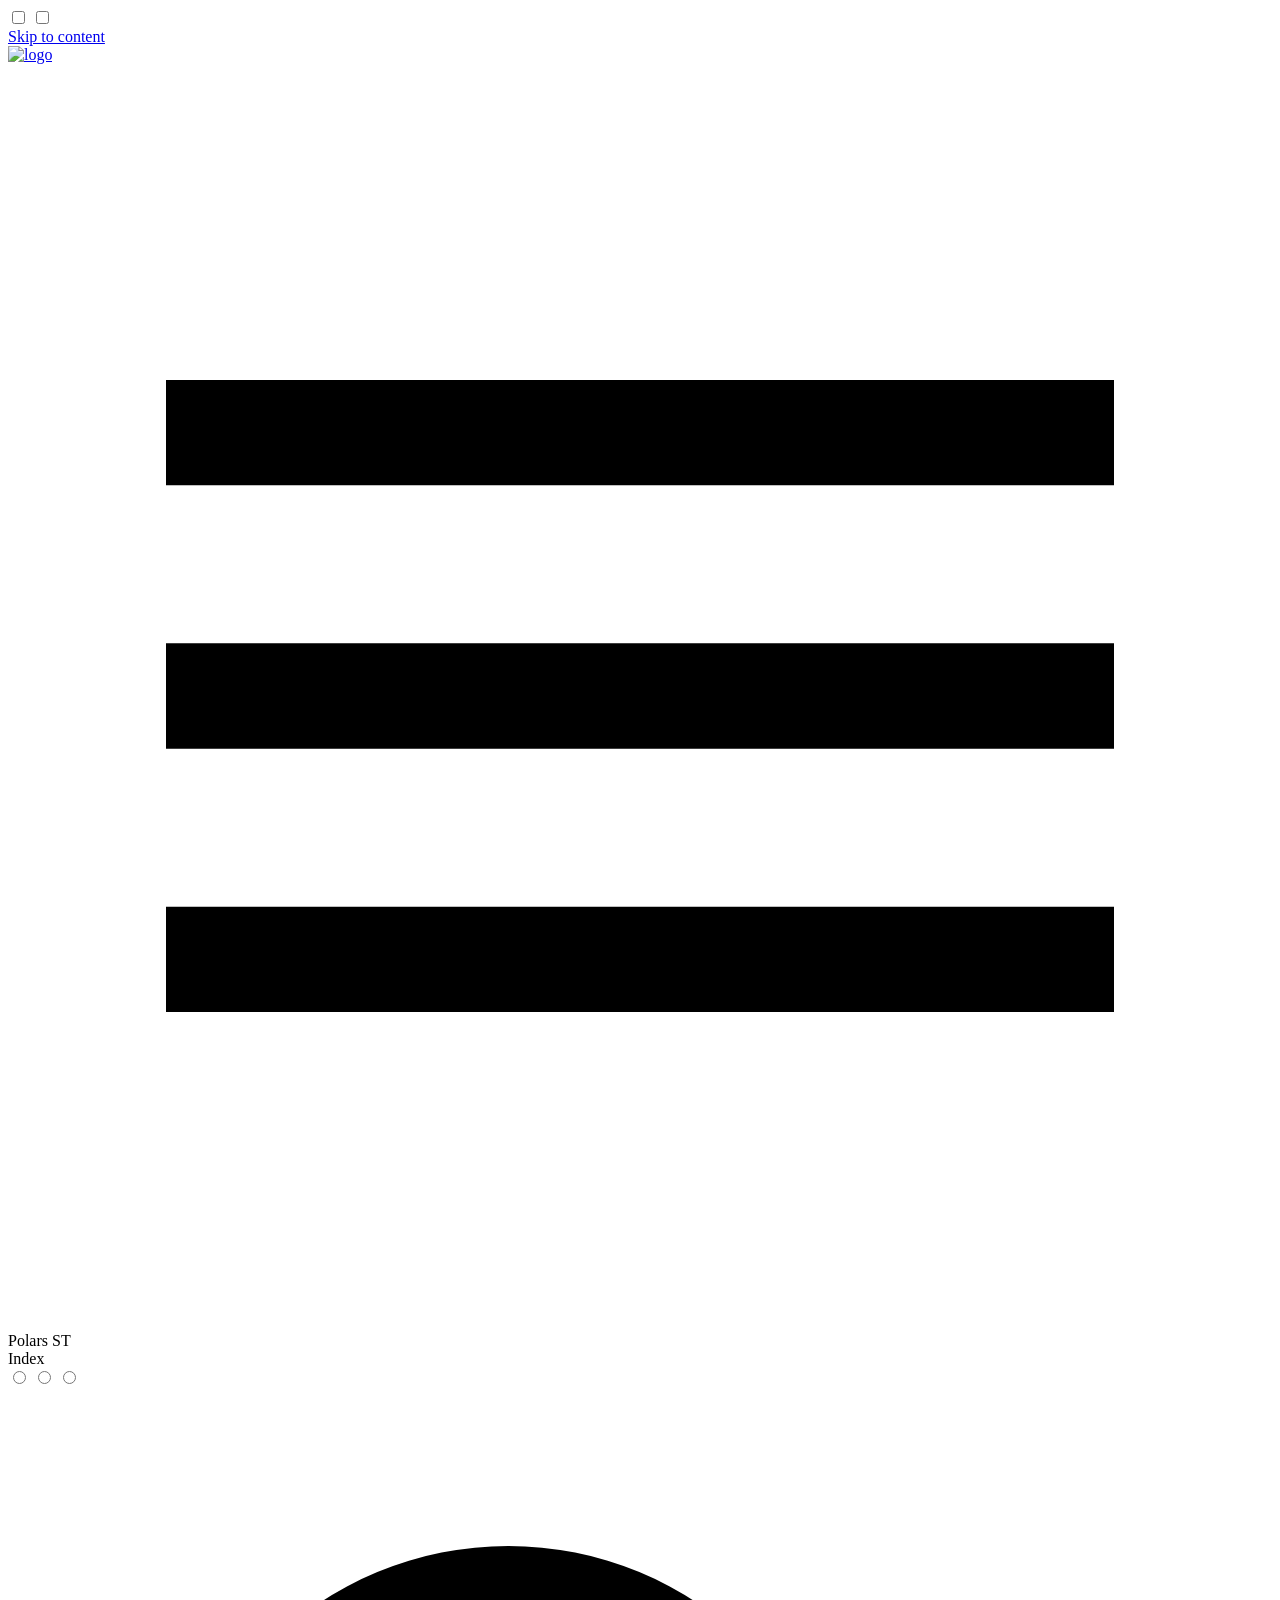
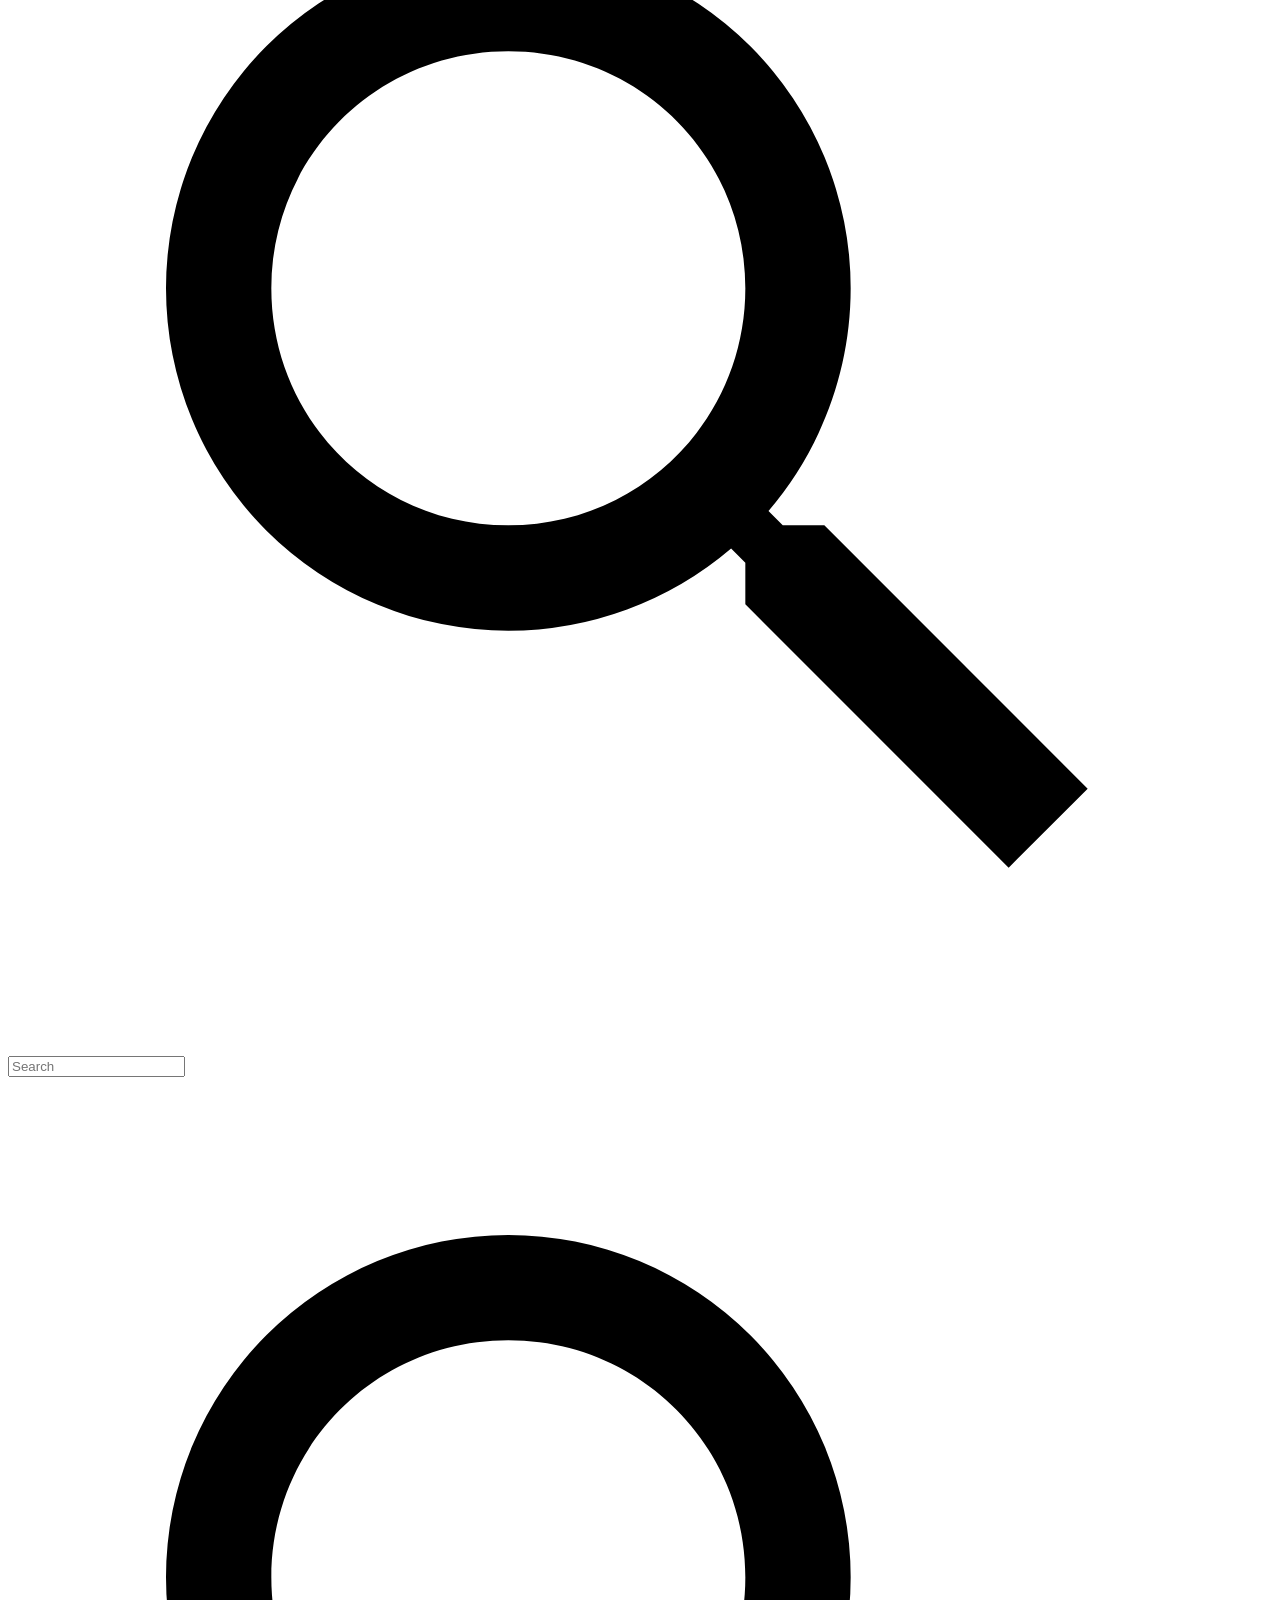
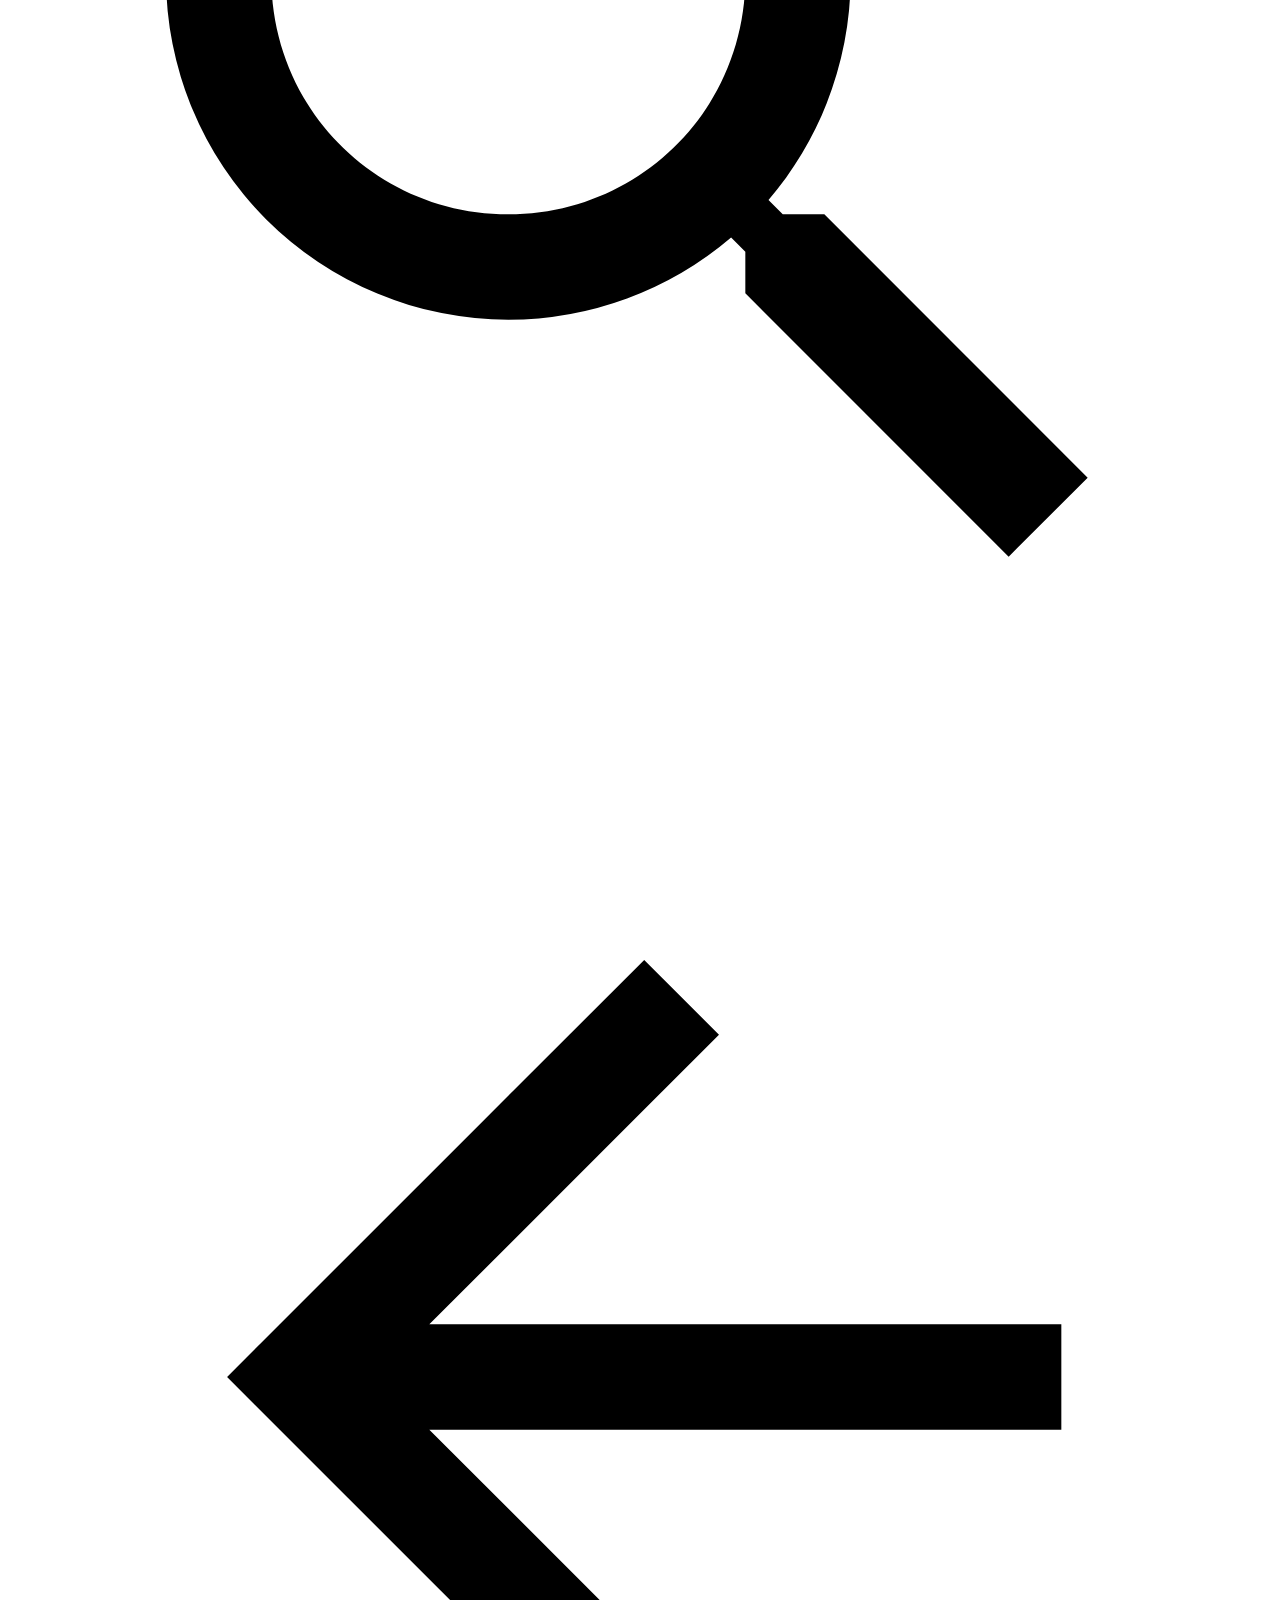
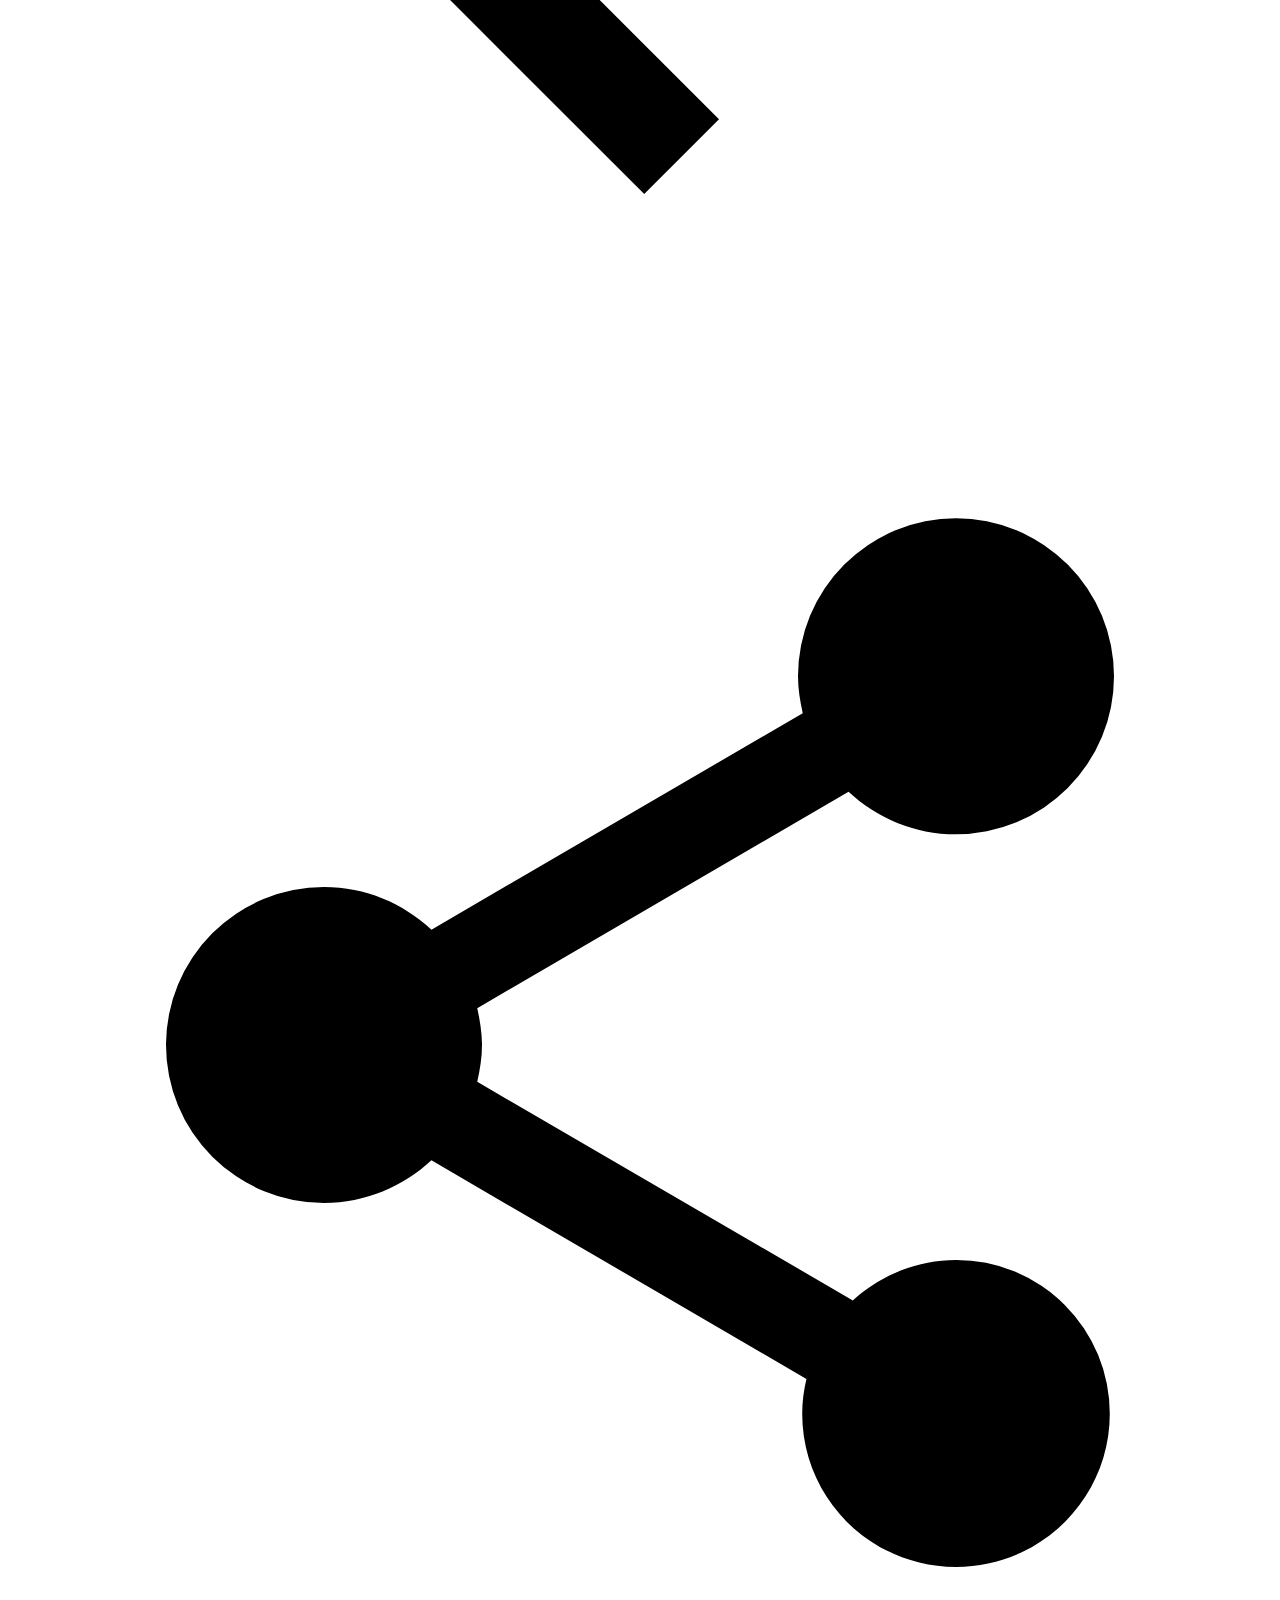
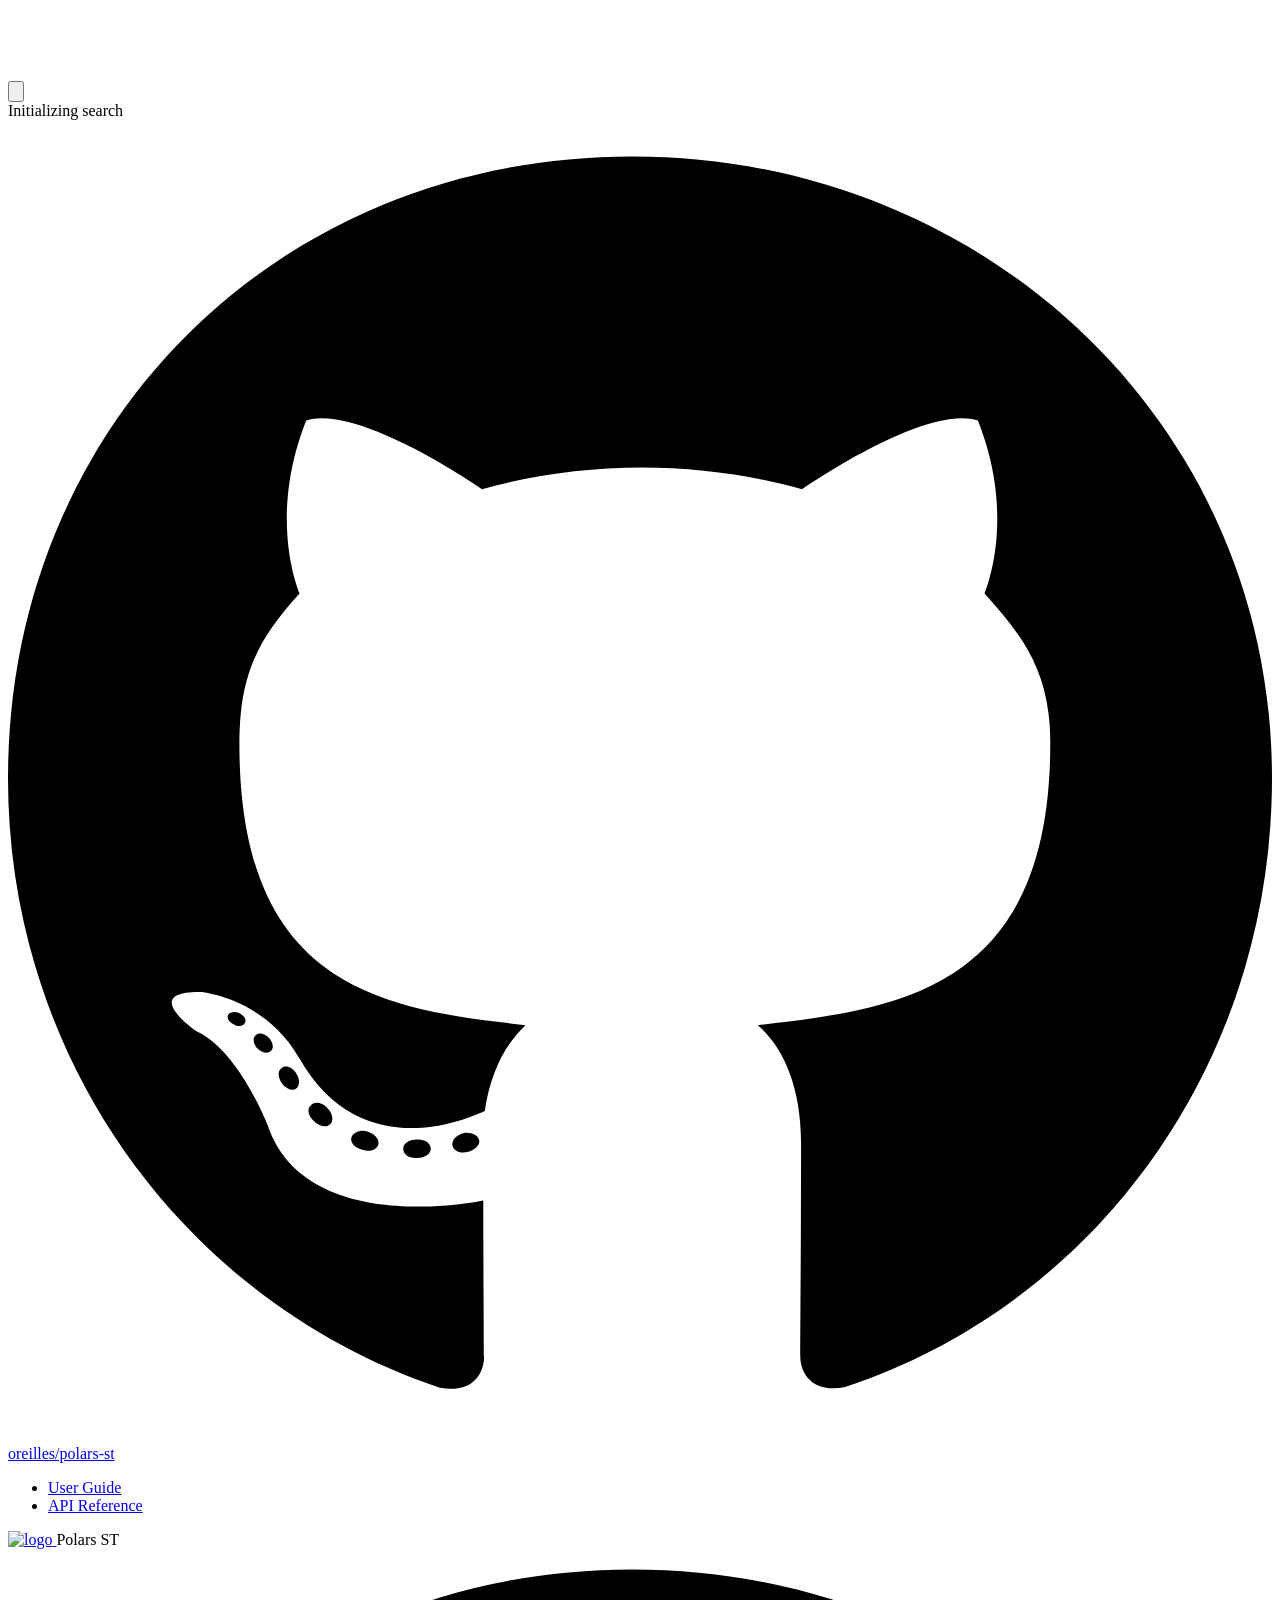
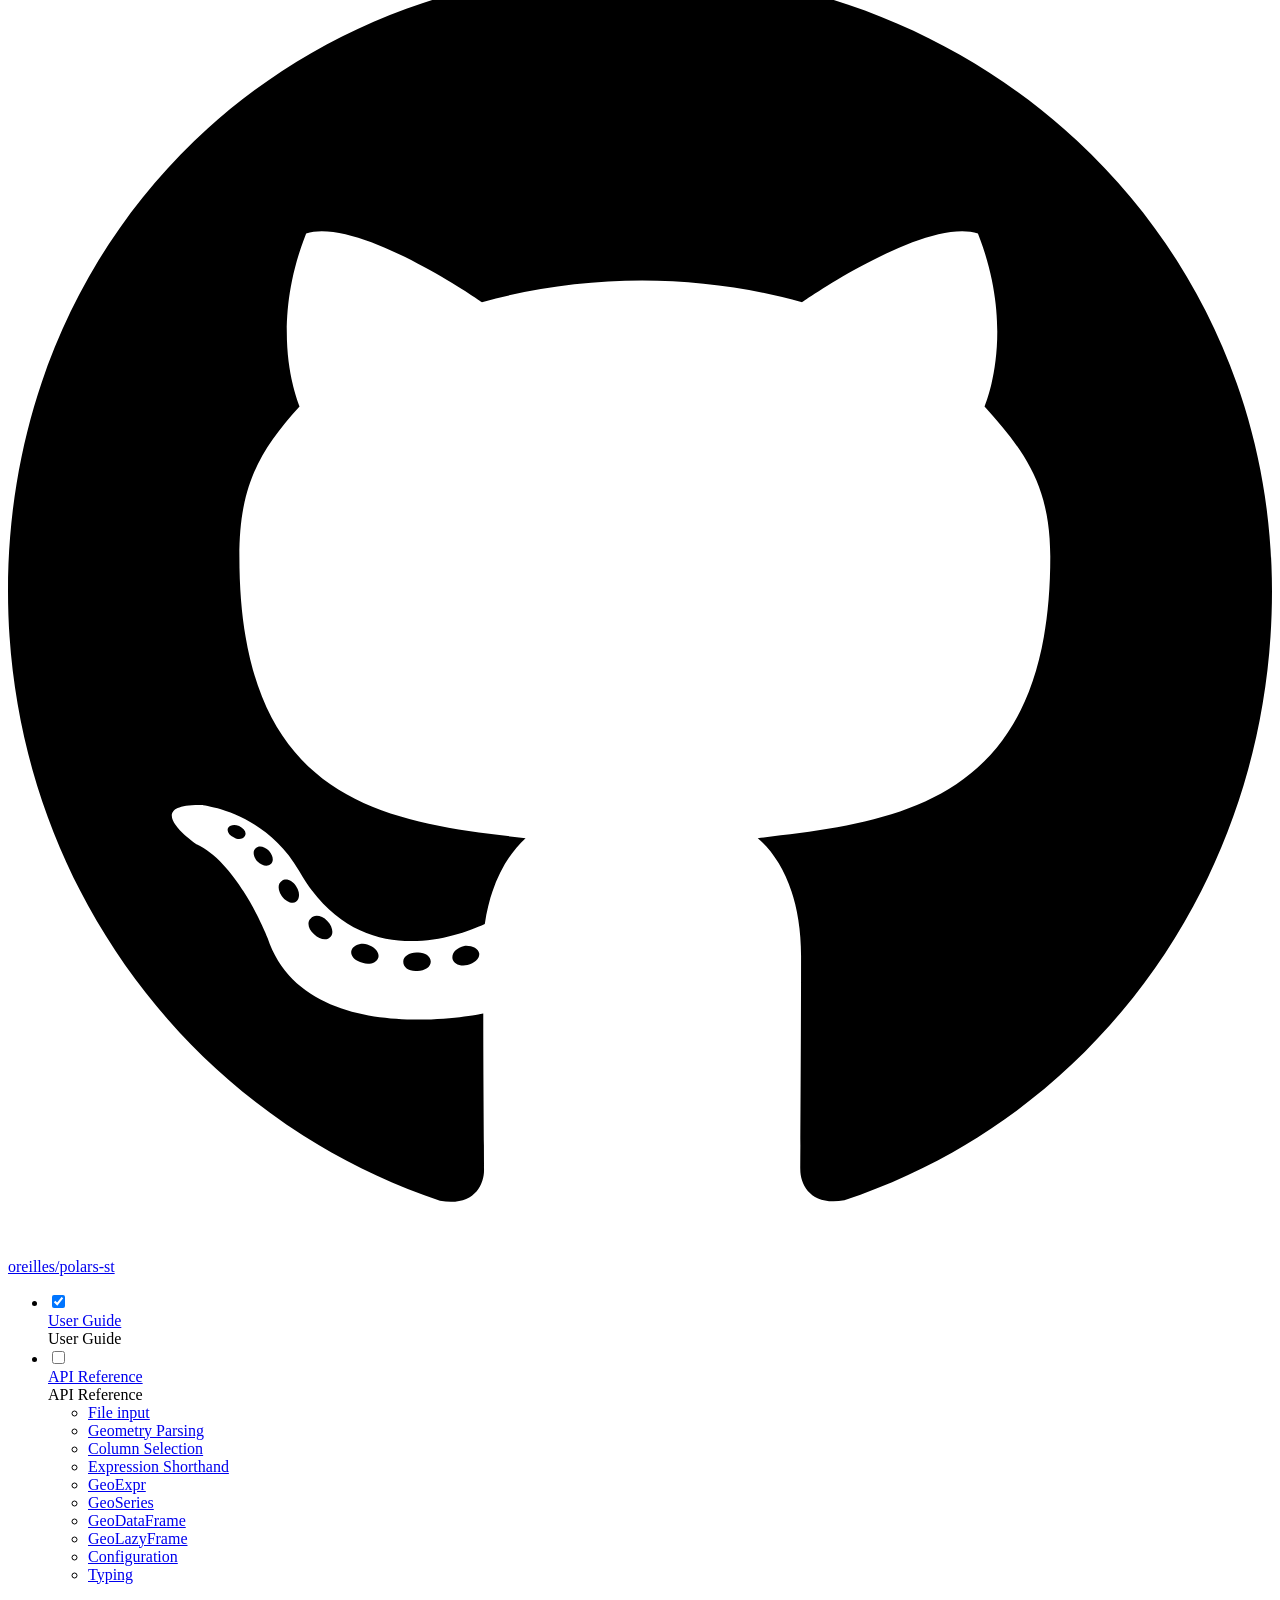
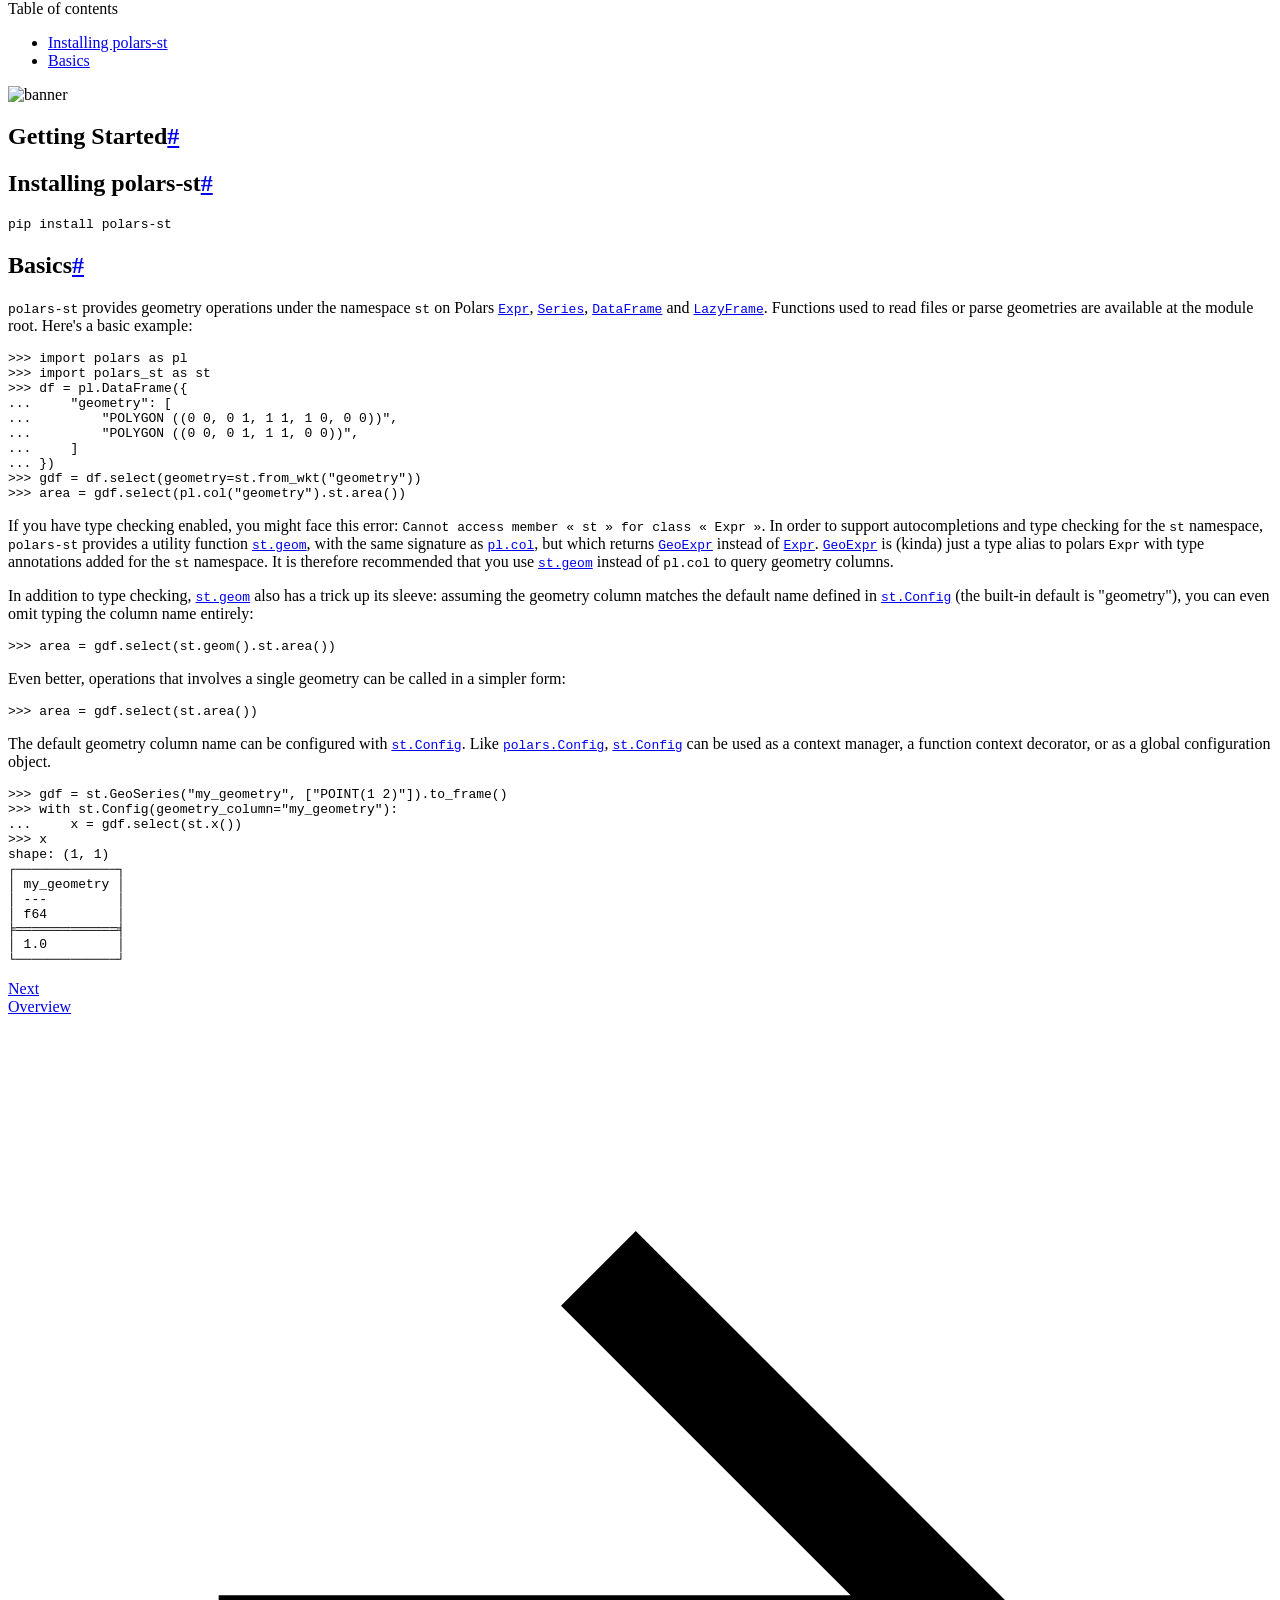
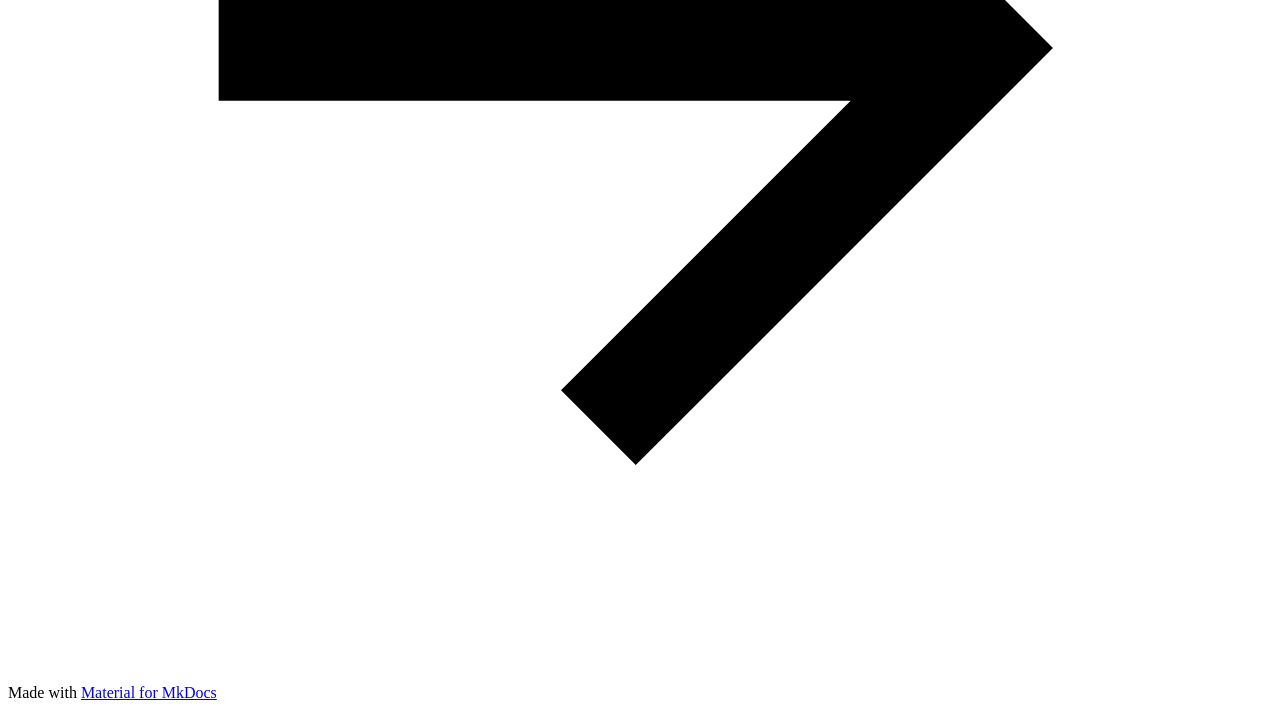
==== index.html @ f0892b50 "Deployed f624635 with MkDocs version: 1.6.1" ====
<!doctype html>
<html lang="en" class="no-js">
  <head>
    
      <meta charset="utf-8">
      <meta name="viewport" content="width=device-width,initial-scale=1">
      
        <meta name="description" content="Polars ST Documentation">
      
      
      
      
      
        <link rel="next" href="api-reference/">
      
      
      <link rel="icon" href="https://raw.githubusercontent.com/Oreilles/polars-st/main/assets/favicon.svg">
      <meta name="generator" content="mkdocs-1.6.1, mkdocs-material-9.6.9">
    
    
      
        <title>Index - Polars ST</title>
      
    
    
      <link rel="stylesheet" href="assets/stylesheets/main.4af4bdda.min.css">
      
        
        <link rel="stylesheet" href="assets/stylesheets/palette.06af60db.min.css">
      
      


    
    
      
    
    
      
        
        
        <link rel="preconnect" href="https://fonts.gstatic.com" crossorigin>
        <link rel="stylesheet" href="https://fonts.googleapis.com/css?family=Roboto:300,300i,400,400i,700,700i%7CRoboto+Mono:400,400i,700,700i&display=fallback">
        <style>:root{--md-text-font:"Roboto";--md-code-font:"Roboto Mono"}</style>
      
    
    
      <link rel="stylesheet" href="assets/_mkdocstrings.css">
    
      <link rel="stylesheet" href="style.css">
    
    <script>__md_scope=new URL(".",location),__md_hash=e=>[...e].reduce(((e,_)=>(e<<5)-e+_.charCodeAt(0)),0),__md_get=(e,_=localStorage,t=__md_scope)=>JSON.parse(_.getItem(t.pathname+"."+e)),__md_set=(e,_,t=localStorage,a=__md_scope)=>{try{t.setItem(a.pathname+"."+e,JSON.stringify(_))}catch(e){}}</script>
    
      

    
    
    
  </head>
  
  
    
    
      
    
    
    
    
    <body dir="ltr" data-md-color-scheme="default" data-md-color-primary="indigo" data-md-color-accent="indigo">
  
    
    <input class="md-toggle" data-md-toggle="drawer" type="checkbox" id="__drawer" autocomplete="off">
    <input class="md-toggle" data-md-toggle="search" type="checkbox" id="__search" autocomplete="off">
    <label class="md-overlay" for="__drawer"></label>
    <div data-md-component="skip">
      
        
        <a href="#getting-started" class="md-skip">
          Skip to content
        </a>
      
    </div>
    <div data-md-component="announce">
      
    </div>
    
    
      

<header class="md-header" data-md-component="header">
  <nav class="md-header__inner md-grid" aria-label="Header">
    <a href="." title="Polars ST" class="md-header__button md-logo" aria-label="Polars ST" data-md-component="logo">
      
  <img src="https://raw.githubusercontent.com/Oreilles/polars-st/main/assets/logo-blank.svg" alt="logo">

    </a>
    <label class="md-header__button md-icon" for="__drawer">
      
      <svg xmlns="http://www.w3.org/2000/svg" viewBox="0 0 24 24"><path d="M3 6h18v2H3zm0 5h18v2H3zm0 5h18v2H3z"/></svg>
    </label>
    <div class="md-header__title" data-md-component="header-title">
      <div class="md-header__ellipsis">
        <div class="md-header__topic">
          <span class="md-ellipsis">
            Polars ST
          </span>
        </div>
        <div class="md-header__topic" data-md-component="header-topic">
          <span class="md-ellipsis">
            
              Index
            
          </span>
        </div>
      </div>
    </div>
    
      
        <form class="md-header__option" data-md-component="palette">
  
    
    
    
    <input class="md-option" data-md-color-media="(prefers-color-scheme)" data-md-color-scheme="default" data-md-color-primary="indigo" data-md-color-accent="indigo"  aria-label="Switch to light mode"  type="radio" name="__palette" id="__palette_0">
    
      <label class="md-header__button md-icon" title="Switch to light mode" for="__palette_1" hidden>
        <svg xmlns="http://www.w3.org/2000/svg" viewBox="0 0 24 24"><path d="m14.3 16-.7-2h-3.2l-.7 2H7.8L11 7h2l3.2 9zM20 8.69V4h-4.69L12 .69 8.69 4H4v4.69L.69 12 4 15.31V20h4.69L12 23.31 15.31 20H20v-4.69L23.31 12zm-9.15 3.96h2.3L12 9z"/></svg>
      </label>
    
  
    
    
    
    <input class="md-option" data-md-color-media="(prefers-color-scheme: light)" data-md-color-scheme="default" data-md-color-primary="indigo" data-md-color-accent="indigo"  aria-label="Switch to dark mode"  type="radio" name="__palette" id="__palette_1">
    
      <label class="md-header__button md-icon" title="Switch to dark mode" for="__palette_2" hidden>
        <svg xmlns="http://www.w3.org/2000/svg" viewBox="0 0 24 24"><path d="M12 8a4 4 0 0 0-4 4 4 4 0 0 0 4 4 4 4 0 0 0 4-4 4 4 0 0 0-4-4m0 10a6 6 0 0 1-6-6 6 6 0 0 1 6-6 6 6 0 0 1 6 6 6 6 0 0 1-6 6m8-9.31V4h-4.69L12 .69 8.69 4H4v4.69L.69 12 4 15.31V20h4.69L12 23.31 15.31 20H20v-4.69L23.31 12z"/></svg>
      </label>
    
  
    
    
    
    <input class="md-option" data-md-color-media="(prefers-color-scheme: dark)" data-md-color-scheme="slate" data-md-color-primary="indigo" data-md-color-accent="indigo"  aria-label="Switch to system preference"  type="radio" name="__palette" id="__palette_2">
    
      <label class="md-header__button md-icon" title="Switch to system preference" for="__palette_0" hidden>
        <svg xmlns="http://www.w3.org/2000/svg" viewBox="0 0 24 24"><path d="M12 18c-.89 0-1.74-.2-2.5-.55C11.56 16.5 13 14.42 13 12s-1.44-4.5-3.5-5.45C10.26 6.2 11.11 6 12 6a6 6 0 0 1 6 6 6 6 0 0 1-6 6m8-9.31V4h-4.69L12 .69 8.69 4H4v4.69L.69 12 4 15.31V20h4.69L12 23.31 15.31 20H20v-4.69L23.31 12z"/></svg>
      </label>
    
  
</form>
      
    
    
      <script>var palette=__md_get("__palette");if(palette&&palette.color){if("(prefers-color-scheme)"===palette.color.media){var media=matchMedia("(prefers-color-scheme: light)"),input=document.querySelector(media.matches?"[data-md-color-media='(prefers-color-scheme: light)']":"[data-md-color-media='(prefers-color-scheme: dark)']");palette.color.media=input.getAttribute("data-md-color-media"),palette.color.scheme=input.getAttribute("data-md-color-scheme"),palette.color.primary=input.getAttribute("data-md-color-primary"),palette.color.accent=input.getAttribute("data-md-color-accent")}for(var[key,value]of Object.entries(palette.color))document.body.setAttribute("data-md-color-"+key,value)}</script>
    
    
    
      <label class="md-header__button md-icon" for="__search">
        
        <svg xmlns="http://www.w3.org/2000/svg" viewBox="0 0 24 24"><path d="M9.5 3A6.5 6.5 0 0 1 16 9.5c0 1.61-.59 3.09-1.56 4.23l.27.27h.79l5 5-1.5 1.5-5-5v-.79l-.27-.27A6.52 6.52 0 0 1 9.5 16 6.5 6.5 0 0 1 3 9.5 6.5 6.5 0 0 1 9.5 3m0 2C7 5 5 7 5 9.5S7 14 9.5 14 14 12 14 9.5 12 5 9.5 5"/></svg>
      </label>
      <div class="md-search" data-md-component="search" role="dialog">
  <label class="md-search__overlay" for="__search"></label>
  <div class="md-search__inner" role="search">
    <form class="md-search__form" name="search">
      <input type="text" class="md-search__input" name="query" aria-label="Search" placeholder="Search" autocapitalize="off" autocorrect="off" autocomplete="off" spellcheck="false" data-md-component="search-query" required>
      <label class="md-search__icon md-icon" for="__search">
        
        <svg xmlns="http://www.w3.org/2000/svg" viewBox="0 0 24 24"><path d="M9.5 3A6.5 6.5 0 0 1 16 9.5c0 1.61-.59 3.09-1.56 4.23l.27.27h.79l5 5-1.5 1.5-5-5v-.79l-.27-.27A6.52 6.52 0 0 1 9.5 16 6.5 6.5 0 0 1 3 9.5 6.5 6.5 0 0 1 9.5 3m0 2C7 5 5 7 5 9.5S7 14 9.5 14 14 12 14 9.5 12 5 9.5 5"/></svg>
        
        <svg xmlns="http://www.w3.org/2000/svg" viewBox="0 0 24 24"><path d="M20 11v2H8l5.5 5.5-1.42 1.42L4.16 12l7.92-7.92L13.5 5.5 8 11z"/></svg>
      </label>
      <nav class="md-search__options" aria-label="Search">
        
          <a href="javascript:void(0)" class="md-search__icon md-icon" title="Share" aria-label="Share" data-clipboard data-clipboard-text="" data-md-component="search-share" tabindex="-1">
            
            <svg xmlns="http://www.w3.org/2000/svg" viewBox="0 0 24 24"><path d="M18 16.08c-.76 0-1.44.3-1.96.77L8.91 12.7c.05-.23.09-.46.09-.7s-.04-.47-.09-.7l7.05-4.11c.54.5 1.25.81 2.04.81a3 3 0 0 0 3-3 3 3 0 0 0-3-3 3 3 0 0 0-3 3c0 .24.04.47.09.7L8.04 9.81C7.5 9.31 6.79 9 6 9a3 3 0 0 0-3 3 3 3 0 0 0 3 3c.79 0 1.5-.31 2.04-.81l7.12 4.15c-.05.21-.08.43-.08.66 0 1.61 1.31 2.91 2.92 2.91s2.92-1.3 2.92-2.91A2.92 2.92 0 0 0 18 16.08"/></svg>
          </a>
        
        <button type="reset" class="md-search__icon md-icon" title="Clear" aria-label="Clear" tabindex="-1">
          
          <svg xmlns="http://www.w3.org/2000/svg" viewBox="0 0 24 24"><path d="M19 6.41 17.59 5 12 10.59 6.41 5 5 6.41 10.59 12 5 17.59 6.41 19 12 13.41 17.59 19 19 17.59 13.41 12z"/></svg>
        </button>
      </nav>
      
        <div class="md-search__suggest" data-md-component="search-suggest"></div>
      
    </form>
    <div class="md-search__output">
      <div class="md-search__scrollwrap" tabindex="0" data-md-scrollfix>
        <div class="md-search-result" data-md-component="search-result">
          <div class="md-search-result__meta">
            Initializing search
          </div>
          <ol class="md-search-result__list" role="presentation"></ol>
        </div>
      </div>
    </div>
  </div>
</div>
    
    
      <div class="md-header__source">
        <a href="https://github.com/oreilles/polars-st" title="Go to repository" class="md-source" data-md-component="source">
  <div class="md-source__icon md-icon">
    
    <svg xmlns="http://www.w3.org/2000/svg" viewBox="0 0 496 512"><!--! Font Awesome Free 6.7.2 by @fontawesome - https://fontawesome.com License - https://fontawesome.com/license/free (Icons: CC BY 4.0, Fonts: SIL OFL 1.1, Code: MIT License) Copyright 2024 Fonticons, Inc.--><path d="M165.9 397.4c0 2-2.3 3.6-5.2 3.6-3.3.3-5.6-1.3-5.6-3.6 0-2 2.3-3.6 5.2-3.6 3-.3 5.6 1.3 5.6 3.6m-31.1-4.5c-.7 2 1.3 4.3 4.3 4.9 2.6 1 5.6 0 6.2-2s-1.3-4.3-4.3-5.2c-2.6-.7-5.5.3-6.2 2.3m44.2-1.7c-2.9.7-4.9 2.6-4.6 4.9.3 2 2.9 3.3 5.9 2.6 2.9-.7 4.9-2.6 4.6-4.6-.3-1.9-3-3.2-5.9-2.9M244.8 8C106.1 8 0 113.3 0 252c0 110.9 69.8 205.8 169.5 239.2 12.8 2.3 17.3-5.6 17.3-12.1 0-6.2-.3-40.4-.3-61.4 0 0-70 15-84.7-29.8 0 0-11.4-29.1-27.8-36.6 0 0-22.9-15.7 1.6-15.4 0 0 24.9 2 38.6 25.8 21.9 38.6 58.6 27.5 72.9 20.9 2.3-16 8.8-27.1 16-33.7-55.9-6.2-112.3-14.3-112.3-110.5 0-27.5 7.6-41.3 23.6-58.9-2.6-6.5-11.1-33.3 2.6-67.9 20.9-6.5 69 27 69 27 20-5.6 41.5-8.5 62.8-8.5s42.8 2.9 62.8 8.5c0 0 48.1-33.6 69-27 13.7 34.7 5.2 61.4 2.6 67.9 16 17.7 25.8 31.5 25.8 58.9 0 96.5-58.9 104.2-114.8 110.5 9.2 7.9 17 22.9 17 46.4 0 33.7-.3 75.4-.3 83.6 0 6.5 4.6 14.4 17.3 12.1C428.2 457.8 496 362.9 496 252 496 113.3 383.5 8 244.8 8M97.2 352.9c-1.3 1-1 3.3.7 5.2 1.6 1.6 3.9 2.3 5.2 1 1.3-1 1-3.3-.7-5.2-1.6-1.6-3.9-2.3-5.2-1m-10.8-8.1c-.7 1.3.3 2.9 2.3 3.9 1.6 1 3.6.7 4.3-.7.7-1.3-.3-2.9-2.3-3.9-2-.6-3.6-.3-4.3.7m32.4 35.6c-1.6 1.3-1 4.3 1.3 6.2 2.3 2.3 5.2 2.6 6.5 1 1.3-1.3.7-4.3-1.3-6.2-2.2-2.3-5.2-2.6-6.5-1m-11.4-14.7c-1.6 1-1.6 3.6 0 5.9s4.3 3.3 5.6 2.3c1.6-1.3 1.6-3.9 0-6.2-1.4-2.3-4-3.3-5.6-2"/></svg>
  </div>
  <div class="md-source__repository">
    oreilles/polars-st
  </div>
</a>
      </div>
    
  </nav>
  
</header>
    
    <div class="md-container" data-md-component="container">
      
      
        
          
            
<nav class="md-tabs" aria-label="Tabs" data-md-component="tabs">
  <div class="md-grid">
    <ul class="md-tabs__list">
      
        
  
  
    
  
  
    
    
      <li class="md-tabs__item md-tabs__item--active">
        <a href="." class="md-tabs__link">
          
  
    
  
  User Guide

        </a>
      </li>
    
  

      
        
  
  
  
    
    
      <li class="md-tabs__item">
        <a href="api-reference/" class="md-tabs__link">
          
  
    
  
  API Reference

        </a>
      </li>
    
  

      
    </ul>
  </div>
</nav>
          
        
      
      <main class="md-main" data-md-component="main">
        <div class="md-main__inner md-grid">
          
            
              
              <div class="md-sidebar md-sidebar--primary" data-md-component="sidebar" data-md-type="navigation" >
                <div class="md-sidebar__scrollwrap">
                  <div class="md-sidebar__inner">
                    


  


<nav class="md-nav md-nav--primary md-nav--lifted" aria-label="Navigation" data-md-level="0">
  <label class="md-nav__title" for="__drawer">
    <a href="." title="Polars ST" class="md-nav__button md-logo" aria-label="Polars ST" data-md-component="logo">
      
  <img src="https://raw.githubusercontent.com/Oreilles/polars-st/main/assets/logo-blank.svg" alt="logo">

    </a>
    Polars ST
  </label>
  
    <div class="md-nav__source">
      <a href="https://github.com/oreilles/polars-st" title="Go to repository" class="md-source" data-md-component="source">
  <div class="md-source__icon md-icon">
    
    <svg xmlns="http://www.w3.org/2000/svg" viewBox="0 0 496 512"><!--! Font Awesome Free 6.7.2 by @fontawesome - https://fontawesome.com License - https://fontawesome.com/license/free (Icons: CC BY 4.0, Fonts: SIL OFL 1.1, Code: MIT License) Copyright 2024 Fonticons, Inc.--><path d="M165.9 397.4c0 2-2.3 3.6-5.2 3.6-3.3.3-5.6-1.3-5.6-3.6 0-2 2.3-3.6 5.2-3.6 3-.3 5.6 1.3 5.6 3.6m-31.1-4.5c-.7 2 1.3 4.3 4.3 4.9 2.6 1 5.6 0 6.2-2s-1.3-4.3-4.3-5.2c-2.6-.7-5.5.3-6.2 2.3m44.2-1.7c-2.9.7-4.9 2.6-4.6 4.9.3 2 2.9 3.3 5.9 2.6 2.9-.7 4.9-2.6 4.6-4.6-.3-1.9-3-3.2-5.9-2.9M244.8 8C106.1 8 0 113.3 0 252c0 110.9 69.8 205.8 169.5 239.2 12.8 2.3 17.3-5.6 17.3-12.1 0-6.2-.3-40.4-.3-61.4 0 0-70 15-84.7-29.8 0 0-11.4-29.1-27.8-36.6 0 0-22.9-15.7 1.6-15.4 0 0 24.9 2 38.6 25.8 21.9 38.6 58.6 27.5 72.9 20.9 2.3-16 8.8-27.1 16-33.7-55.9-6.2-112.3-14.3-112.3-110.5 0-27.5 7.6-41.3 23.6-58.9-2.6-6.5-11.1-33.3 2.6-67.9 20.9-6.5 69 27 69 27 20-5.6 41.5-8.5 62.8-8.5s42.8 2.9 62.8 8.5c0 0 48.1-33.6 69-27 13.7 34.7 5.2 61.4 2.6 67.9 16 17.7 25.8 31.5 25.8 58.9 0 96.5-58.9 104.2-114.8 110.5 9.2 7.9 17 22.9 17 46.4 0 33.7-.3 75.4-.3 83.6 0 6.5 4.6 14.4 17.3 12.1C428.2 457.8 496 362.9 496 252 496 113.3 383.5 8 244.8 8M97.2 352.9c-1.3 1-1 3.3.7 5.2 1.6 1.6 3.9 2.3 5.2 1 1.3-1 1-3.3-.7-5.2-1.6-1.6-3.9-2.3-5.2-1m-10.8-8.1c-.7 1.3.3 2.9 2.3 3.9 1.6 1 3.6.7 4.3-.7.7-1.3-.3-2.9-2.3-3.9-2-.6-3.6-.3-4.3.7m32.4 35.6c-1.6 1.3-1 4.3 1.3 6.2 2.3 2.3 5.2 2.6 6.5 1 1.3-1.3.7-4.3-1.3-6.2-2.2-2.3-5.2-2.6-6.5-1m-11.4-14.7c-1.6 1-1.6 3.6 0 5.9s4.3 3.3 5.6 2.3c1.6-1.3 1.6-3.9 0-6.2-1.4-2.3-4-3.3-5.6-2"/></svg>
  </div>
  <div class="md-source__repository">
    oreilles/polars-st
  </div>
</a>
    </div>
  
  <ul class="md-nav__list" data-md-scrollfix>
    
      
      
  
  
    
  
  
  
    
    
      
        
          
        
      
    
    
      
        
        
      
      
    
    
    <li class="md-nav__item md-nav__item--active md-nav__item--section md-nav__item--nested">
      
        
        
        <input class="md-nav__toggle md-toggle " type="checkbox" id="__nav_1" checked>
        
          
          
          <div class="md-nav__link md-nav__container">
            <a href="." class="md-nav__link md-nav__link--active">
              
  
  <span class="md-ellipsis">
    User Guide
    
  </span>
  

            </a>
            
          </div>
        
        <nav class="md-nav" data-md-level="1" aria-labelledby="__nav_1_label" aria-expanded="true">
          <label class="md-nav__title" for="__nav_1">
            <span class="md-nav__icon md-icon"></span>
            User Guide
          </label>
          <ul class="md-nav__list" data-md-scrollfix>
            
              
            
          </ul>
        </nav>
      
    </li>
  

    
      
      
  
  
  
  
    
    
      
        
          
        
      
        
      
        
      
        
      
        
      
        
      
        
      
        
      
        
      
        
      
        
      
    
    
      
      
    
    
    <li class="md-nav__item md-nav__item--nested">
      
        
        
        <input class="md-nav__toggle md-toggle " type="checkbox" id="__nav_2" >
        
          
          
          <div class="md-nav__link md-nav__container">
            <a href="api-reference/" class="md-nav__link ">
              
  
  <span class="md-ellipsis">
    API Reference
    
  </span>
  

            </a>
            
              
              <label class="md-nav__link " for="__nav_2" id="__nav_2_label" tabindex="0">
                <span class="md-nav__icon md-icon"></span>
              </label>
            
          </div>
        
        <nav class="md-nav" data-md-level="1" aria-labelledby="__nav_2_label" aria-expanded="false">
          <label class="md-nav__title" for="__nav_2">
            <span class="md-nav__icon md-icon"></span>
            API Reference
          </label>
          <ul class="md-nav__list" data-md-scrollfix>
            
              
            
              
                
  
  
  
  
    <li class="md-nav__item">
      <a href="api-reference/input/" class="md-nav__link">
        
  
  <span class="md-ellipsis">
    File input
    
  </span>
  

      </a>
    </li>
  

              
            
              
                
  
  
  
  
    <li class="md-nav__item">
      <a href="api-reference/parsing/" class="md-nav__link">
        
  
  <span class="md-ellipsis">
    Geometry Parsing
    
  </span>
  

      </a>
    </li>
  

              
            
              
                
  
  
  
  
    <li class="md-nav__item">
      <a href="api-reference/columns/" class="md-nav__link">
        
  
  <span class="md-ellipsis">
    Column Selection
    
  </span>
  

      </a>
    </li>
  

              
            
              
                
  
  
  
  
    <li class="md-nav__item">
      <a href="api-reference/sugar/" class="md-nav__link">
        
  
  <span class="md-ellipsis">
    Expression Shorthand
    
  </span>
  

      </a>
    </li>
  

              
            
              
                
  
  
  
  
    <li class="md-nav__item">
      <a href="api-reference/geoexpr/" class="md-nav__link">
        
  
  <span class="md-ellipsis">
    GeoExpr
    
  </span>
  

      </a>
    </li>
  

              
            
              
                
  
  
  
  
    <li class="md-nav__item">
      <a href="api-reference/geoseries/" class="md-nav__link">
        
  
  <span class="md-ellipsis">
    GeoSeries
    
  </span>
  

      </a>
    </li>
  

              
            
              
                
  
  
  
  
    <li class="md-nav__item">
      <a href="api-reference/geodataframe/" class="md-nav__link">
        
  
  <span class="md-ellipsis">
    GeoDataFrame
    
  </span>
  

      </a>
    </li>
  

              
            
              
                
  
  
  
  
    <li class="md-nav__item">
      <a href="api-reference/geolazyframe/" class="md-nav__link">
        
  
  <span class="md-ellipsis">
    GeoLazyFrame
    
  </span>
  

      </a>
    </li>
  

              
            
              
                
  
  
  
  
    <li class="md-nav__item">
      <a href="api-reference/config/" class="md-nav__link">
        
  
  <span class="md-ellipsis">
    Configuration
    
  </span>
  

      </a>
    </li>
  

              
            
              
                
  
  
  
  
    <li class="md-nav__item">
      <a href="api-reference/typing/" class="md-nav__link">
        
  
  <span class="md-ellipsis">
    Typing
    
  </span>
  

      </a>
    </li>
  

              
            
          </ul>
        </nav>
      
    </li>
  

    
  </ul>
</nav>
                  </div>
                </div>
              </div>
            
            
              
              <div class="md-sidebar md-sidebar--secondary" data-md-component="sidebar" data-md-type="toc" >
                <div class="md-sidebar__scrollwrap">
                  <div class="md-sidebar__inner">
                    

<nav class="md-nav md-nav--secondary" aria-label="Table of contents">
  
  
  
    
  
  
    <label class="md-nav__title" for="__toc">
      <span class="md-nav__icon md-icon"></span>
      Table of contents
    </label>
    <ul class="md-nav__list" data-md-component="toc" data-md-scrollfix>
      
        <li class="md-nav__item">
  <a href="#installing-polars-st" class="md-nav__link">
    <span class="md-ellipsis">
      Installing polars-st
    </span>
  </a>
  
</li>
      
        <li class="md-nav__item">
  <a href="#basics" class="md-nav__link">
    <span class="md-ellipsis">
      Basics
    </span>
  </a>
  
</li>
      
    </ul>
  
</nav>
                  </div>
                </div>
              </div>
            
          
          
            <div class="md-content" data-md-component="content">
              <article class="md-content__inner md-typeset">
                
                  


  
  


<p><img alt="banner" src="https://raw.githubusercontent.com/Oreilles/polars-st/main/assets/banner.svg" /></p>
<h1 id="getting-started">Getting Started<a class="headerlink" href="#getting-started" title="Permanent link">#</a></h1>
<h2 id="installing-polars-st">Installing polars-st<a class="headerlink" href="#installing-polars-st" title="Permanent link">#</a></h2>
<div class="language-sh highlight"><pre><span></span><code><span id="__span-0-1"><a id="__codelineno-0-1" name="__codelineno-0-1" href="#__codelineno-0-1"></a>pip<span class="w"> </span>install<span class="w"> </span>polars-st
</span></code></pre></div>
<h2 id="basics">Basics<a class="headerlink" href="#basics" title="Permanent link">#</a></h2>
<p><code>polars-st</code> provides geometry operations under the namespace <code>st</code> on Polars <a href="https://docs.pola.rs/api/python/stable/reference/expressions/index.html"><code>Expr</code></a>, <a href="https://docs.pola.rs/api/python/stable/reference/series/index.html"><code>Series</code></a>, <a href="https://docs.pola.rs/api/python/stable/reference/dataframe/index.html"><code>DataFrame</code></a> and  <a href="https://docs.pola.rs/api/python/stable/reference/lazyframe/index.html"><code>LazyFrame</code></a>. Functions used to read files or parse geometries are available at the module root. Here's a basic example:</p>
<div class="language-pycon highlight"><pre><span></span><code><span id="__span-1-1"><a id="__codelineno-1-1" name="__codelineno-1-1" href="#__codelineno-1-1"></a><span class="gp">&gt;&gt;&gt; </span><span class="kn">import</span><span class="w"> </span><span class="nn">polars</span><span class="w"> </span><span class="k">as</span><span class="w"> </span><span class="nn">pl</span>
</span><span id="__span-1-2"><a id="__codelineno-1-2" name="__codelineno-1-2" href="#__codelineno-1-2"></a><span class="gp">&gt;&gt;&gt; </span><span class="kn">import</span><span class="w"> </span><span class="nn">polars_st</span><span class="w"> </span><span class="k">as</span><span class="w"> </span><span class="nn">st</span>
</span><span id="__span-1-3"><a id="__codelineno-1-3" name="__codelineno-1-3" href="#__codelineno-1-3"></a><span class="gp">&gt;&gt;&gt; </span><span class="n">df</span> <span class="o">=</span> <span class="n">pl</span><span class="o">.</span><span class="n">DataFrame</span><span class="p">({</span>
</span><span id="__span-1-4"><a id="__codelineno-1-4" name="__codelineno-1-4" href="#__codelineno-1-4"></a><span class="gp">... </span>    <span class="s2">&quot;geometry&quot;</span><span class="p">:</span> <span class="p">[</span>
</span><span id="__span-1-5"><a id="__codelineno-1-5" name="__codelineno-1-5" href="#__codelineno-1-5"></a><span class="gp">... </span>        <span class="s2">&quot;POLYGON ((0 0, 0 1, 1 1, 1 0, 0 0))&quot;</span><span class="p">,</span>
</span><span id="__span-1-6"><a id="__codelineno-1-6" name="__codelineno-1-6" href="#__codelineno-1-6"></a><span class="gp">... </span>        <span class="s2">&quot;POLYGON ((0 0, 0 1, 1 1, 0 0))&quot;</span><span class="p">,</span>
</span><span id="__span-1-7"><a id="__codelineno-1-7" name="__codelineno-1-7" href="#__codelineno-1-7"></a><span class="gp">... </span>    <span class="p">]</span>
</span><span id="__span-1-8"><a id="__codelineno-1-8" name="__codelineno-1-8" href="#__codelineno-1-8"></a><span class="gp">... </span><span class="p">})</span>
</span><span id="__span-1-9"><a id="__codelineno-1-9" name="__codelineno-1-9" href="#__codelineno-1-9"></a><span class="gp">&gt;&gt;&gt; </span><span class="n">gdf</span> <span class="o">=</span> <span class="n">df</span><span class="o">.</span><span class="n">select</span><span class="p">(</span><span class="n">geometry</span><span class="o">=</span><span class="n">st</span><span class="o">.</span><span class="n">from_wkt</span><span class="p">(</span><span class="s2">&quot;geometry&quot;</span><span class="p">))</span>
</span><span id="__span-1-10"><a id="__codelineno-1-10" name="__codelineno-1-10" href="#__codelineno-1-10"></a><span class="gp">&gt;&gt;&gt; </span><span class="n">area</span> <span class="o">=</span> <span class="n">gdf</span><span class="o">.</span><span class="n">select</span><span class="p">(</span><span class="n">pl</span><span class="o">.</span><span class="n">col</span><span class="p">(</span><span class="s2">&quot;geometry&quot;</span><span class="p">)</span><span class="o">.</span><span class="n">st</span><span class="o">.</span><span class="n">area</span><span class="p">())</span>
</span></code></pre></div>
<p>If you have type checking enabled, you might face this error: <code>Cannot access member « st » for class  « Expr »</code>. In order to support autocompletions and type checking for the <code>st</code> namespace, <code>polars-st</code> provides a utility function <a class="autorefs autorefs-internal" title="&lt;span class=&quot;doc doc-object-name doc-function-name&quot;&gt;polars_st.geom&lt;/span&gt;" href="api-reference/columns/#polars_st.geom"><code>st.geom</code></a>, with the same signature as <a href="https://docs.pola.rs/api/python/stable/reference/expressions/col.html"><code>pl.col</code></a>, but which returns <a class="autorefs autorefs-internal" title="&lt;span class=&quot;doc doc-object-name doc-class-name&quot;&gt;polars_st.GeoExpr&lt;/span&gt;" href="api-reference/geoexpr/#polars_st.GeoExpr"><code>GeoExpr</code></a> instead of <a href="https://docs.pola.rs/api/python/stable/reference/expressions/index.html"><code>Expr</code></a>. <a class="autorefs autorefs-internal" title="&lt;span class=&quot;doc doc-object-name doc-class-name&quot;&gt;polars_st.GeoExpr&lt;/span&gt;" href="api-reference/geoexpr/#polars_st.GeoExpr"><code>GeoExpr</code></a> is (kinda) just a type alias to polars <code>Expr</code> with type annotations added for the <code>st</code> namespace. It is therefore recommended that you use <a class="autorefs autorefs-internal" title="&lt;span class=&quot;doc doc-object-name doc-function-name&quot;&gt;polars_st.geom&lt;/span&gt;" href="api-reference/columns/#polars_st.geom"><code>st.geom</code></a> instead of <code>pl.col</code> to query geometry columns.</p>
<p>In addition to type checking, <a class="autorefs autorefs-internal" title="&lt;span class=&quot;doc doc-object-name doc-function-name&quot;&gt;polars_st.geom&lt;/span&gt;" href="api-reference/columns/#polars_st.geom"><code>st.geom</code></a> also has a trick up its sleeve: assuming the geometry column matches the default name defined in <a class="autorefs autorefs-internal" title="&lt;span class=&quot;doc doc-object-name doc-class-name&quot;&gt;polars_st.Config&lt;/span&gt;" href="api-reference/config/#polars_st.Config"><code>st.Config</code></a> (the built-in default is "geometry"), you can even omit typing the column name entirely:</p>
<div class="language-pycon highlight"><pre><span></span><code><span id="__span-2-1"><a id="__codelineno-2-1" name="__codelineno-2-1" href="#__codelineno-2-1"></a><span class="gp">&gt;&gt;&gt; </span><span class="n">area</span> <span class="o">=</span> <span class="n">gdf</span><span class="o">.</span><span class="n">select</span><span class="p">(</span><span class="n">st</span><span class="o">.</span><span class="n">geom</span><span class="p">()</span><span class="o">.</span><span class="n">st</span><span class="o">.</span><span class="n">area</span><span class="p">())</span>
</span></code></pre></div>
<p>Even better, operations that involves a single geometry can be called in a simpler form:</p>
<div class="language-pycon highlight"><pre><span></span><code><span id="__span-3-1"><a id="__codelineno-3-1" name="__codelineno-3-1" href="#__codelineno-3-1"></a><span class="gp">&gt;&gt;&gt; </span><span class="n">area</span> <span class="o">=</span> <span class="n">gdf</span><span class="o">.</span><span class="n">select</span><span class="p">(</span><span class="n">st</span><span class="o">.</span><span class="n">area</span><span class="p">())</span>
</span></code></pre></div>
<p>The default geometry column name can be configured with <a class="autorefs autorefs-internal" title="&lt;span class=&quot;doc doc-object-name doc-class-name&quot;&gt;polars_st.Config&lt;/span&gt;" href="api-reference/config/#polars_st.Config"><code>st.Config</code></a>. Like <a href="https://docs.pola.rs/api/python/stable/reference/config.html"><code>polars.Config</code></a>, <a class="autorefs autorefs-internal" title="&lt;span class=&quot;doc doc-object-name doc-class-name&quot;&gt;polars_st.Config&lt;/span&gt;" href="api-reference/config/#polars_st.Config"><code>st.Config</code></a> can be used as a context manager, a function context decorator, or as a global configuration object.</p>
<div class="language-pycon highlight"><pre><span></span><code><span id="__span-4-1"><a id="__codelineno-4-1" name="__codelineno-4-1" href="#__codelineno-4-1"></a><span class="gp">&gt;&gt;&gt; </span><span class="n">gdf</span> <span class="o">=</span> <span class="n">st</span><span class="o">.</span><span class="n">GeoSeries</span><span class="p">(</span><span class="s2">&quot;my_geometry&quot;</span><span class="p">,</span> <span class="p">[</span><span class="s2">&quot;POINT(1 2)&quot;</span><span class="p">])</span><span class="o">.</span><span class="n">to_frame</span><span class="p">()</span>
</span><span id="__span-4-2"><a id="__codelineno-4-2" name="__codelineno-4-2" href="#__codelineno-4-2"></a><span class="gp">&gt;&gt;&gt; </span><span class="k">with</span> <span class="n">st</span><span class="o">.</span><span class="n">Config</span><span class="p">(</span><span class="n">geometry_column</span><span class="o">=</span><span class="s2">&quot;my_geometry&quot;</span><span class="p">):</span>
</span><span id="__span-4-3"><a id="__codelineno-4-3" name="__codelineno-4-3" href="#__codelineno-4-3"></a><span class="gp">... </span>    <span class="n">x</span> <span class="o">=</span> <span class="n">gdf</span><span class="o">.</span><span class="n">select</span><span class="p">(</span><span class="n">st</span><span class="o">.</span><span class="n">x</span><span class="p">())</span>
</span><span id="__span-4-4"><a id="__codelineno-4-4" name="__codelineno-4-4" href="#__codelineno-4-4"></a><span class="gp">&gt;&gt;&gt; </span><span class="n">x</span>
</span><span id="__span-4-5"><a id="__codelineno-4-5" name="__codelineno-4-5" href="#__codelineno-4-5"></a><span class="go">shape: (1, 1)</span>
</span><span id="__span-4-6"><a id="__codelineno-4-6" name="__codelineno-4-6" href="#__codelineno-4-6"></a><span class="go">┌─────────────┐</span>
</span><span id="__span-4-7"><a id="__codelineno-4-7" name="__codelineno-4-7" href="#__codelineno-4-7"></a><span class="go">│ my_geometry │</span>
</span><span id="__span-4-8"><a id="__codelineno-4-8" name="__codelineno-4-8" href="#__codelineno-4-8"></a><span class="go">│ ---         │</span>
</span><span id="__span-4-9"><a id="__codelineno-4-9" name="__codelineno-4-9" href="#__codelineno-4-9"></a><span class="go">│ f64         │</span>
</span><span id="__span-4-10"><a id="__codelineno-4-10" name="__codelineno-4-10" href="#__codelineno-4-10"></a><span class="go">╞═════════════╡</span>
</span><span id="__span-4-11"><a id="__codelineno-4-11" name="__codelineno-4-11" href="#__codelineno-4-11"></a><span class="go">│ 1.0         │</span>
</span><span id="__span-4-12"><a id="__codelineno-4-12" name="__codelineno-4-12" href="#__codelineno-4-12"></a><span class="go">└─────────────┘</span>
</span></code></pre></div>












                
              </article>
            </div>
          
          
  <script>var tabs=__md_get("__tabs");if(Array.isArray(tabs))e:for(var set of document.querySelectorAll(".tabbed-set")){var labels=set.querySelector(".tabbed-labels");for(var tab of tabs)for(var label of labels.getElementsByTagName("label"))if(label.innerText.trim()===tab){var input=document.getElementById(label.htmlFor);input.checked=!0;continue e}}</script>

<script>var target=document.getElementById(location.hash.slice(1));target&&target.name&&(target.checked=target.name.startsWith("__tabbed_"))</script>
        </div>
        
          <button type="button" class="md-top md-icon" data-md-component="top" hidden>
  
  <svg xmlns="http://www.w3.org/2000/svg" viewBox="0 0 24 24"><path d="M13 20h-2V8l-5.5 5.5-1.42-1.42L12 4.16l7.92 7.92-1.42 1.42L13 8z"/></svg>
  Back to top
</button>
        
      </main>
      
        <footer class="md-footer">
  
    
      
      <nav class="md-footer__inner md-grid" aria-label="Footer" >
        
        
          
          <a href="api-reference/" class="md-footer__link md-footer__link--next" aria-label="Next: Overview">
            <div class="md-footer__title">
              <span class="md-footer__direction">
                Next
              </span>
              <div class="md-ellipsis">
                Overview
              </div>
            </div>
            <div class="md-footer__button md-icon">
              
              <svg xmlns="http://www.w3.org/2000/svg" viewBox="0 0 24 24"><path d="M4 11v2h12l-5.5 5.5 1.42 1.42L19.84 12l-7.92-7.92L10.5 5.5 16 11z"/></svg>
            </div>
          </a>
        
      </nav>
    
  
  <div class="md-footer-meta md-typeset">
    <div class="md-footer-meta__inner md-grid">
      <div class="md-copyright">
  
  
    Made with
    <a href="https://squidfunk.github.io/mkdocs-material/" target="_blank" rel="noopener">
      Material for MkDocs
    </a>
  
</div>
      
    </div>
  </div>
</footer>
      
    </div>
    <div class="md-dialog" data-md-component="dialog">
      <div class="md-dialog__inner md-typeset"></div>
    </div>
    
      <div class="md-progress" data-md-component="progress" role="progressbar"></div>
    
    
    <script id="__config" type="application/json">{"base": ".", "features": ["navigation.instant", "navigation.instant.prefetch", "navigation.instant.progress", "navigation.tabs", "navigation.footer", "navigation.indexes", "content.tabs.link", "content.tooltips", "content.footnote.tooltips", "search.highlight", "search.share", "search.suggest", "toc.follow", "navigation.top"], "search": "assets/javascripts/workers/search.f8cc74c7.min.js", "translations": {"clipboard.copied": "Copied to clipboard", "clipboard.copy": "Copy to clipboard", "search.result.more.one": "1 more on this page", "search.result.more.other": "# more on this page", "search.result.none": "No matching documents", "search.result.one": "1 matching document", "search.result.other": "# matching documents", "search.result.placeholder": "Type to start searching", "search.result.term.missing": "Missing", "select.version": "Select version"}}</script>
    
    
      <script src="assets/javascripts/bundle.c8b220af.min.js"></script>
      
    
  </body>
</html>
---- style.css ----
.highlight .gp, .highlight .go { /* Generic.Prompt, Generic.Output */
    user-select: none;
}

.doc-signature.highlight .n {
    font-weight: bold;
    font-style: italic;
}

.doc-signature.highlight .kc {
    font-style: italic;
}
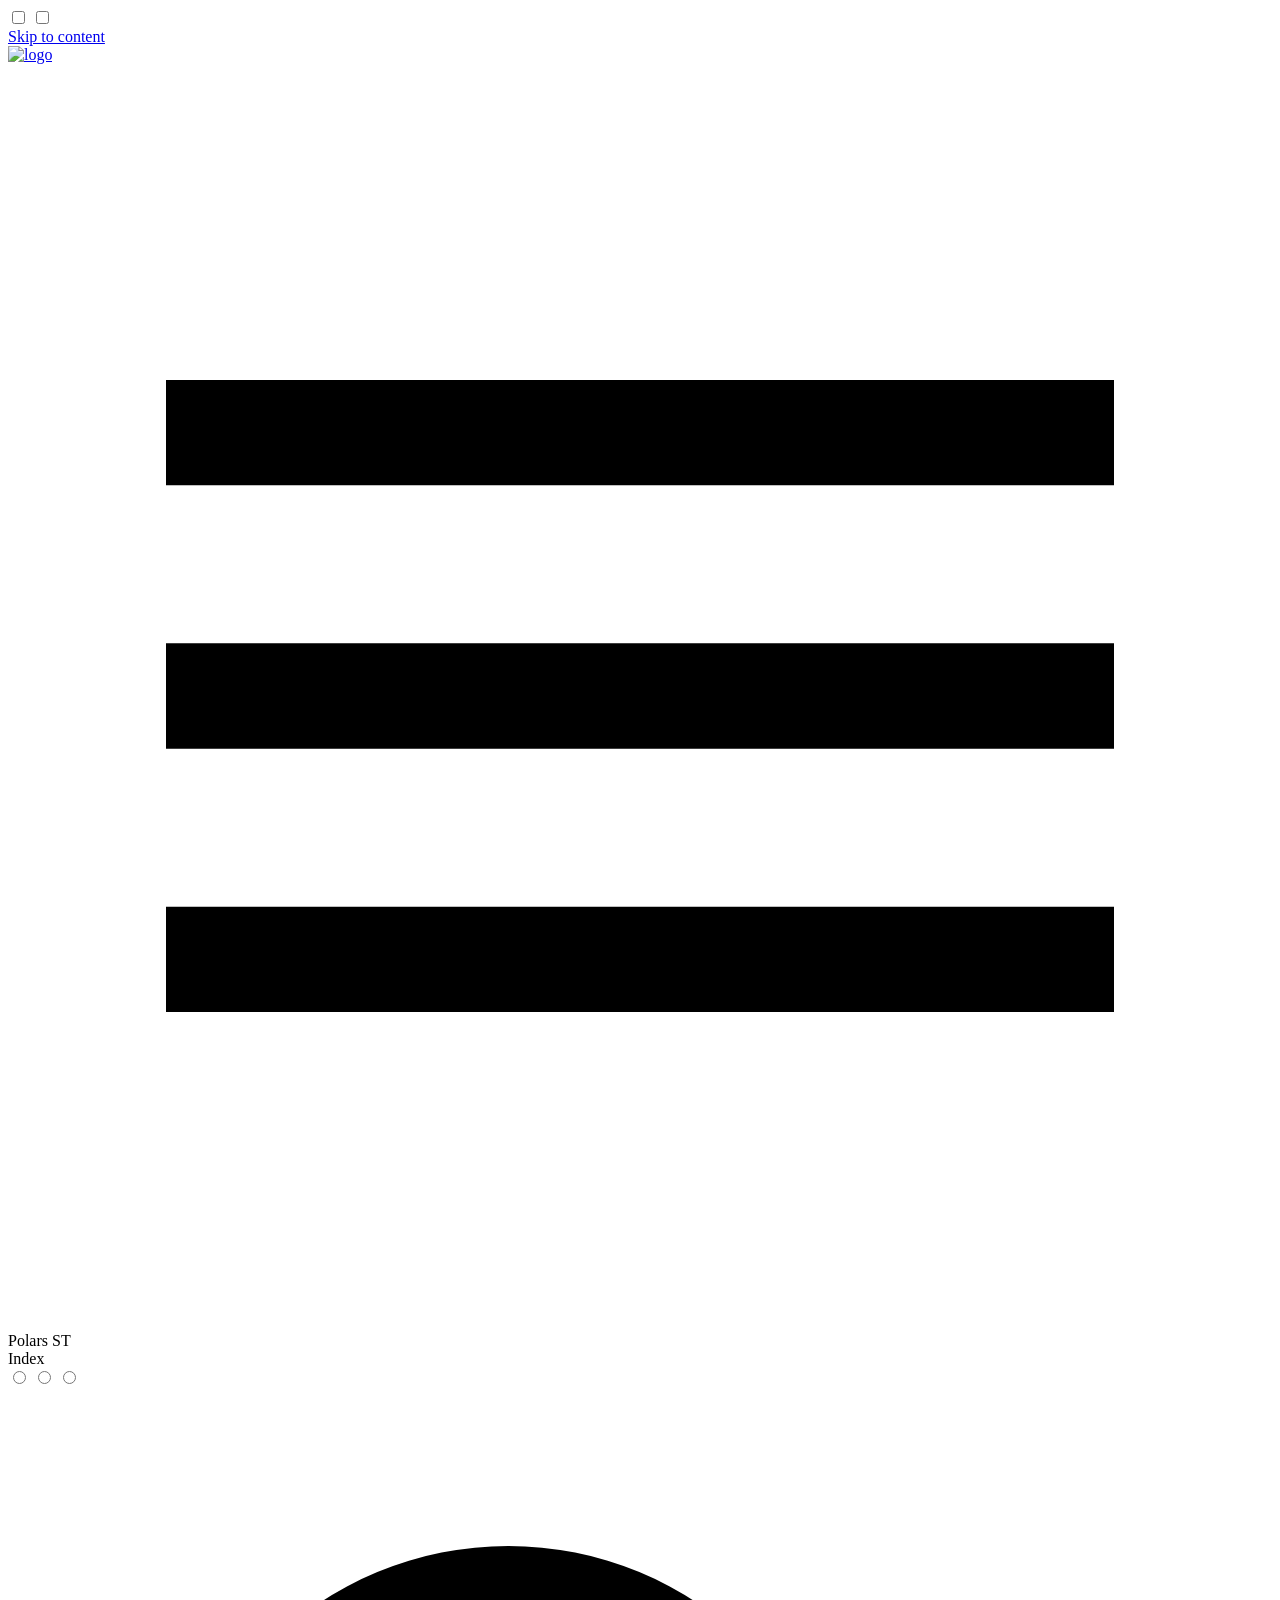
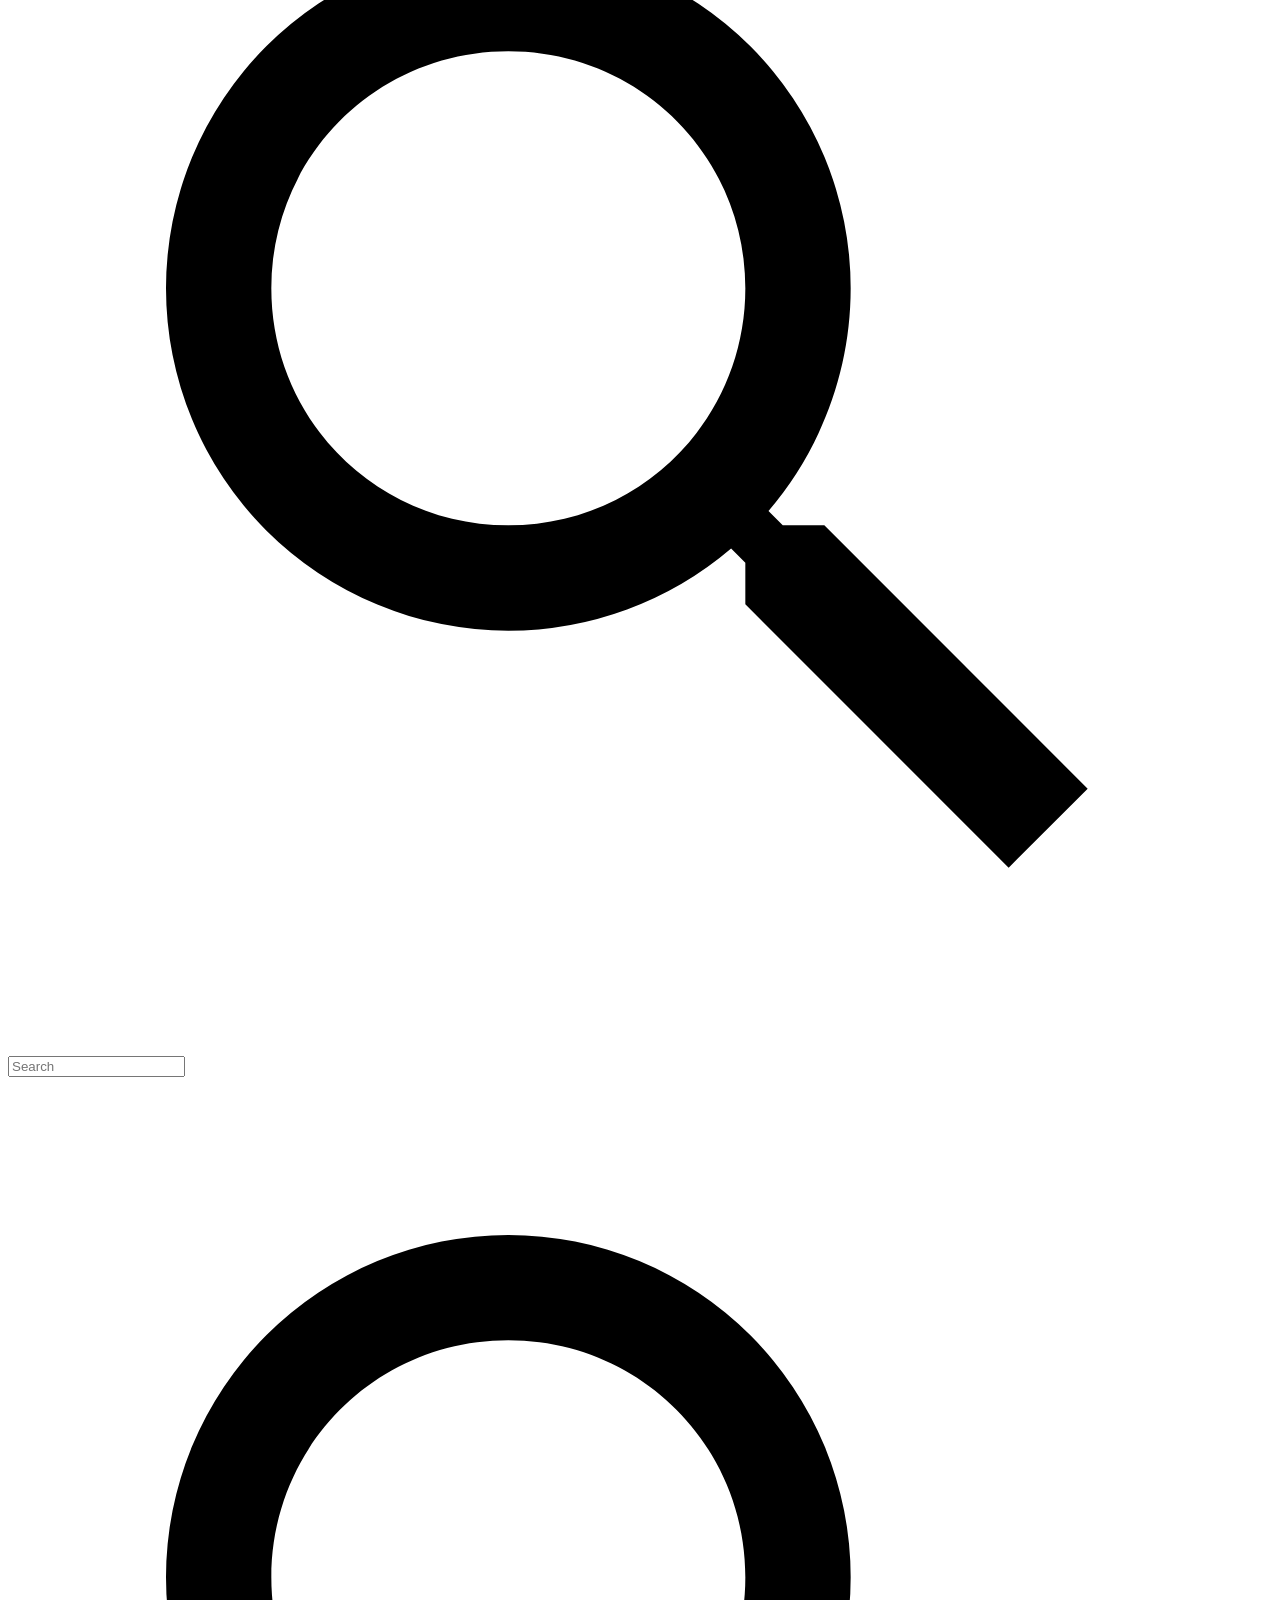
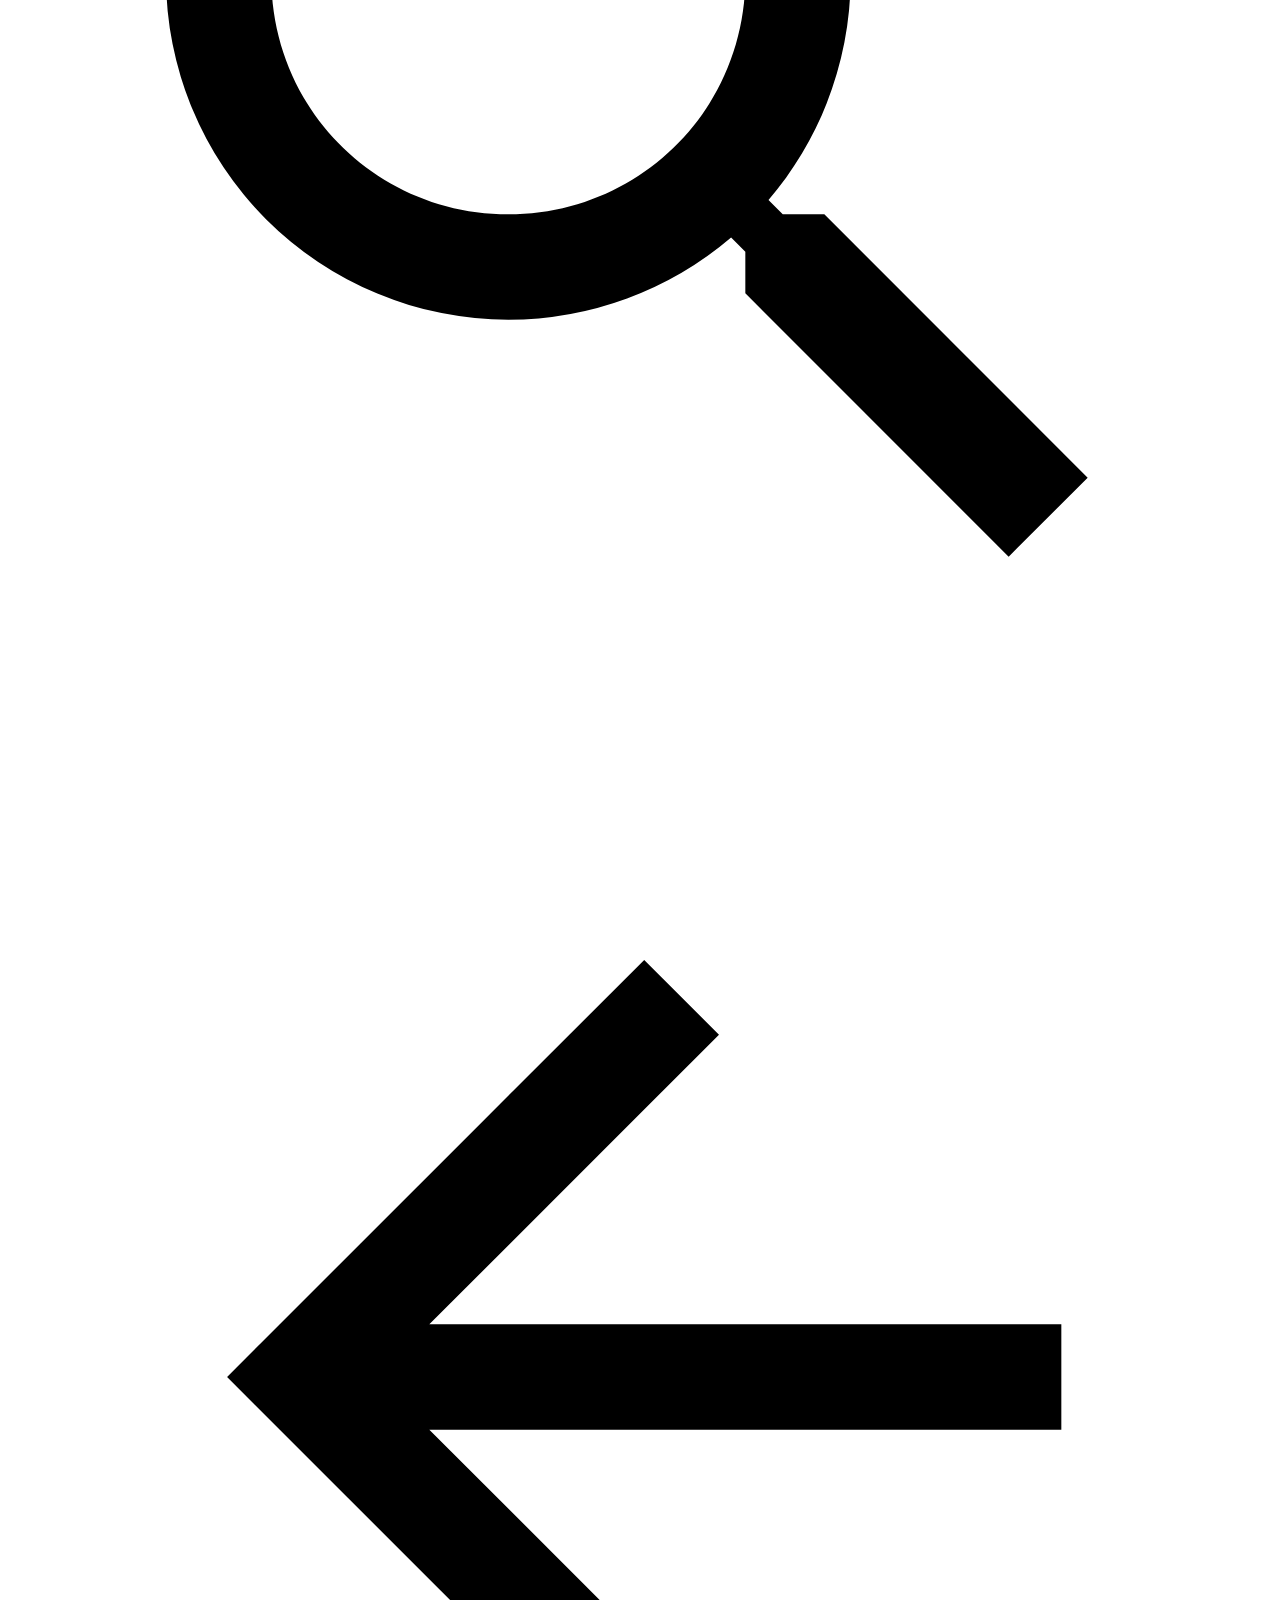
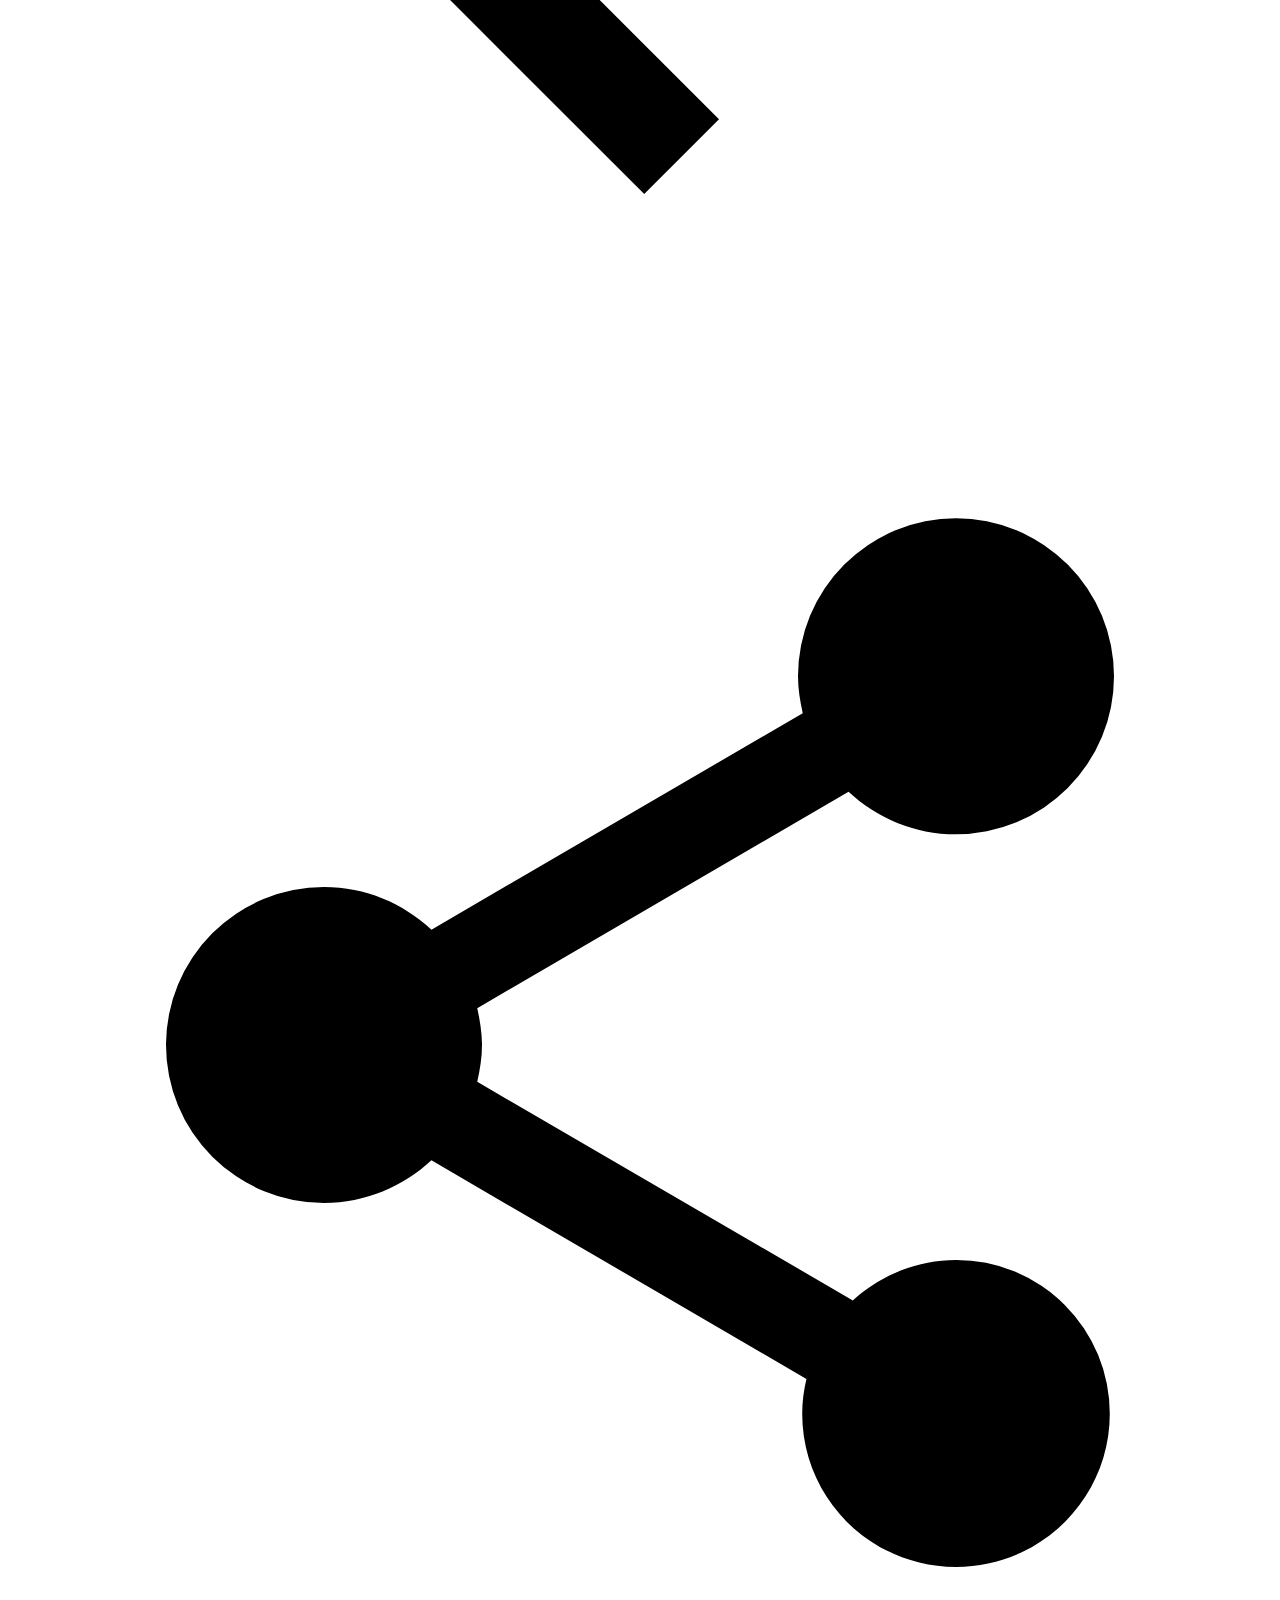
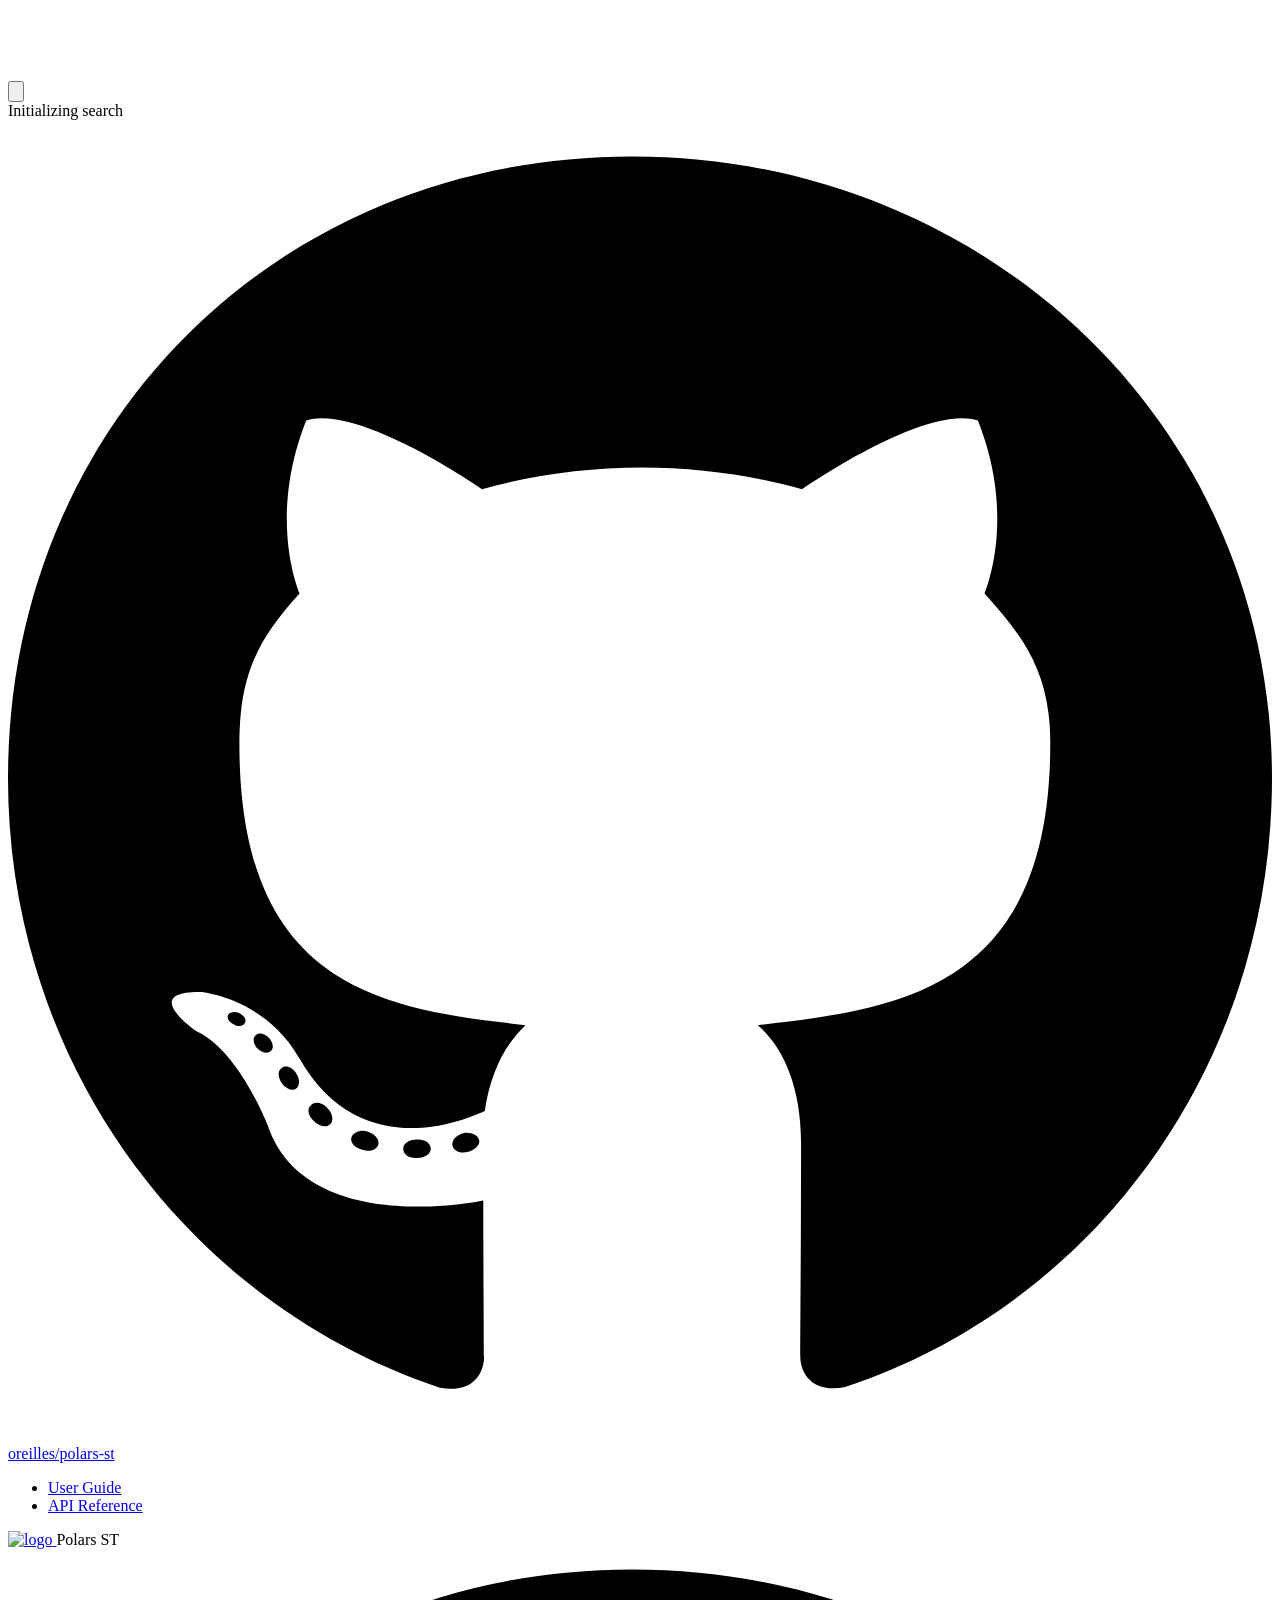
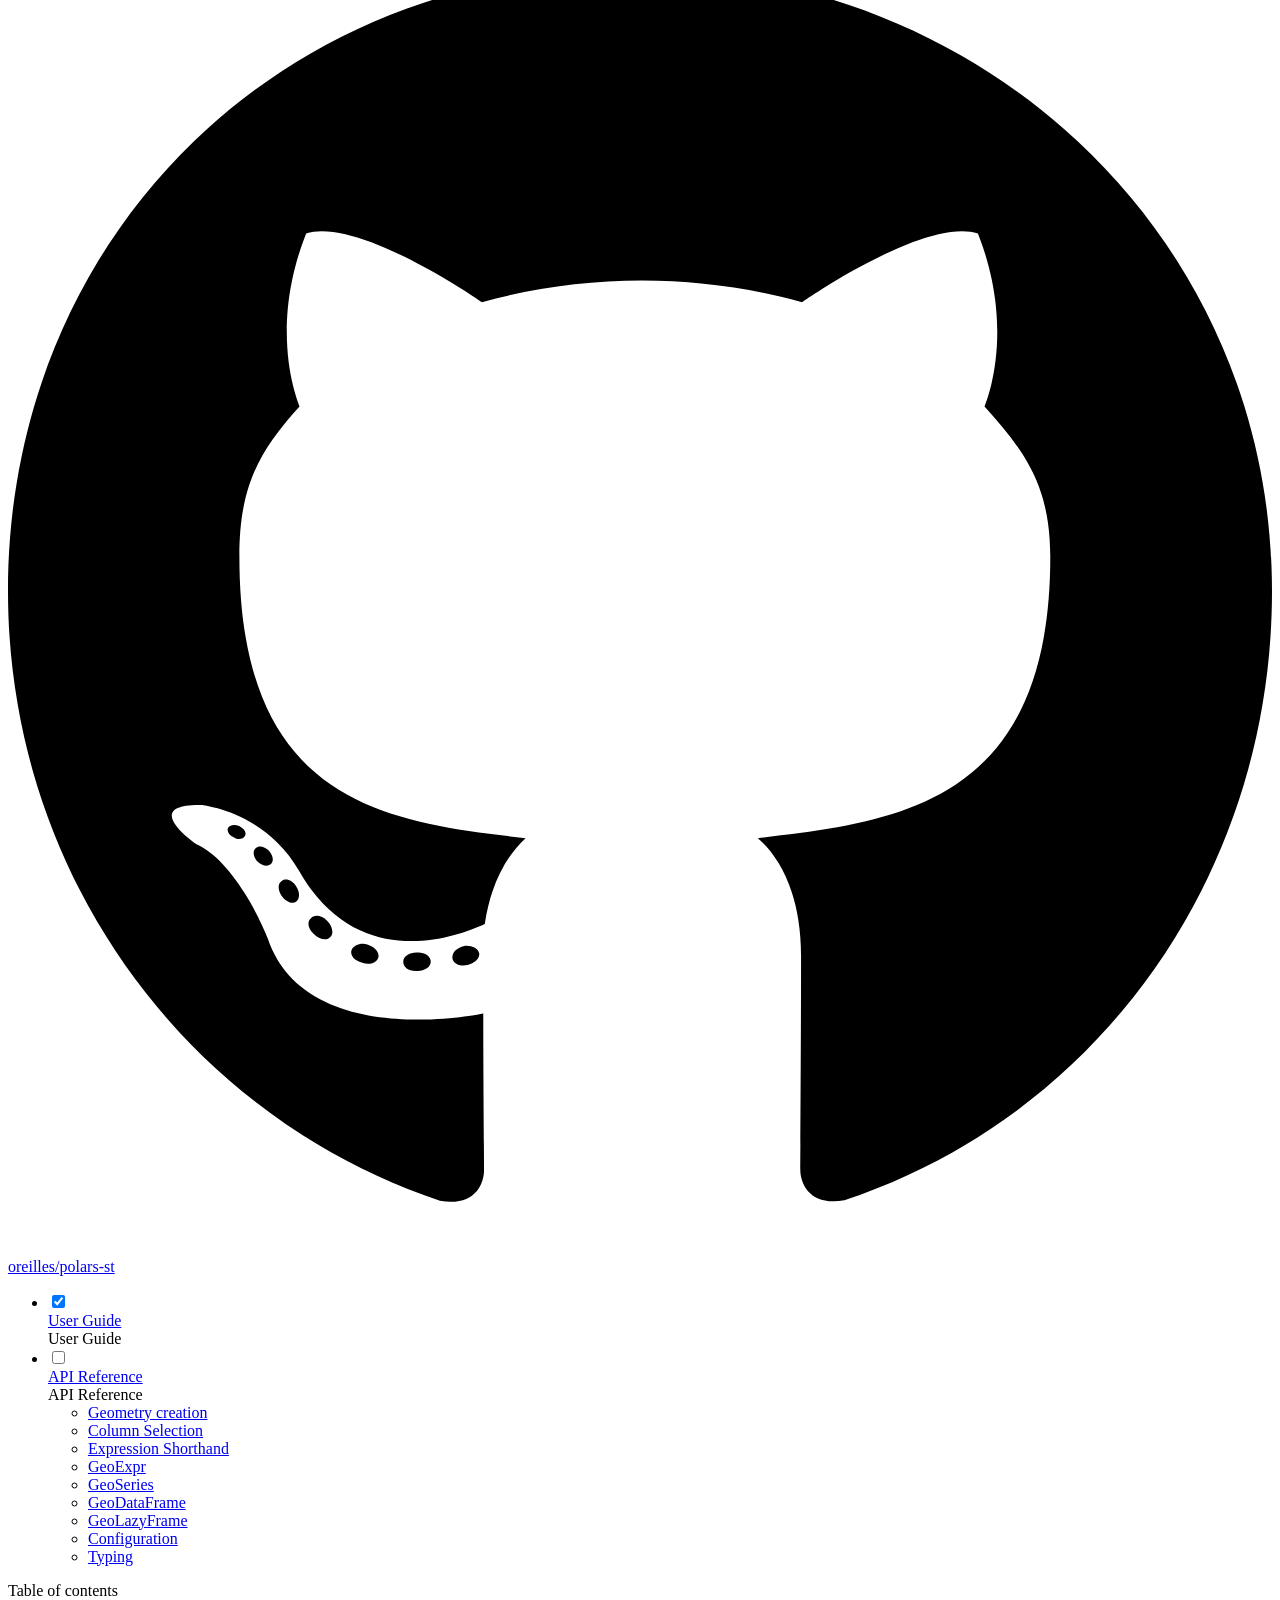
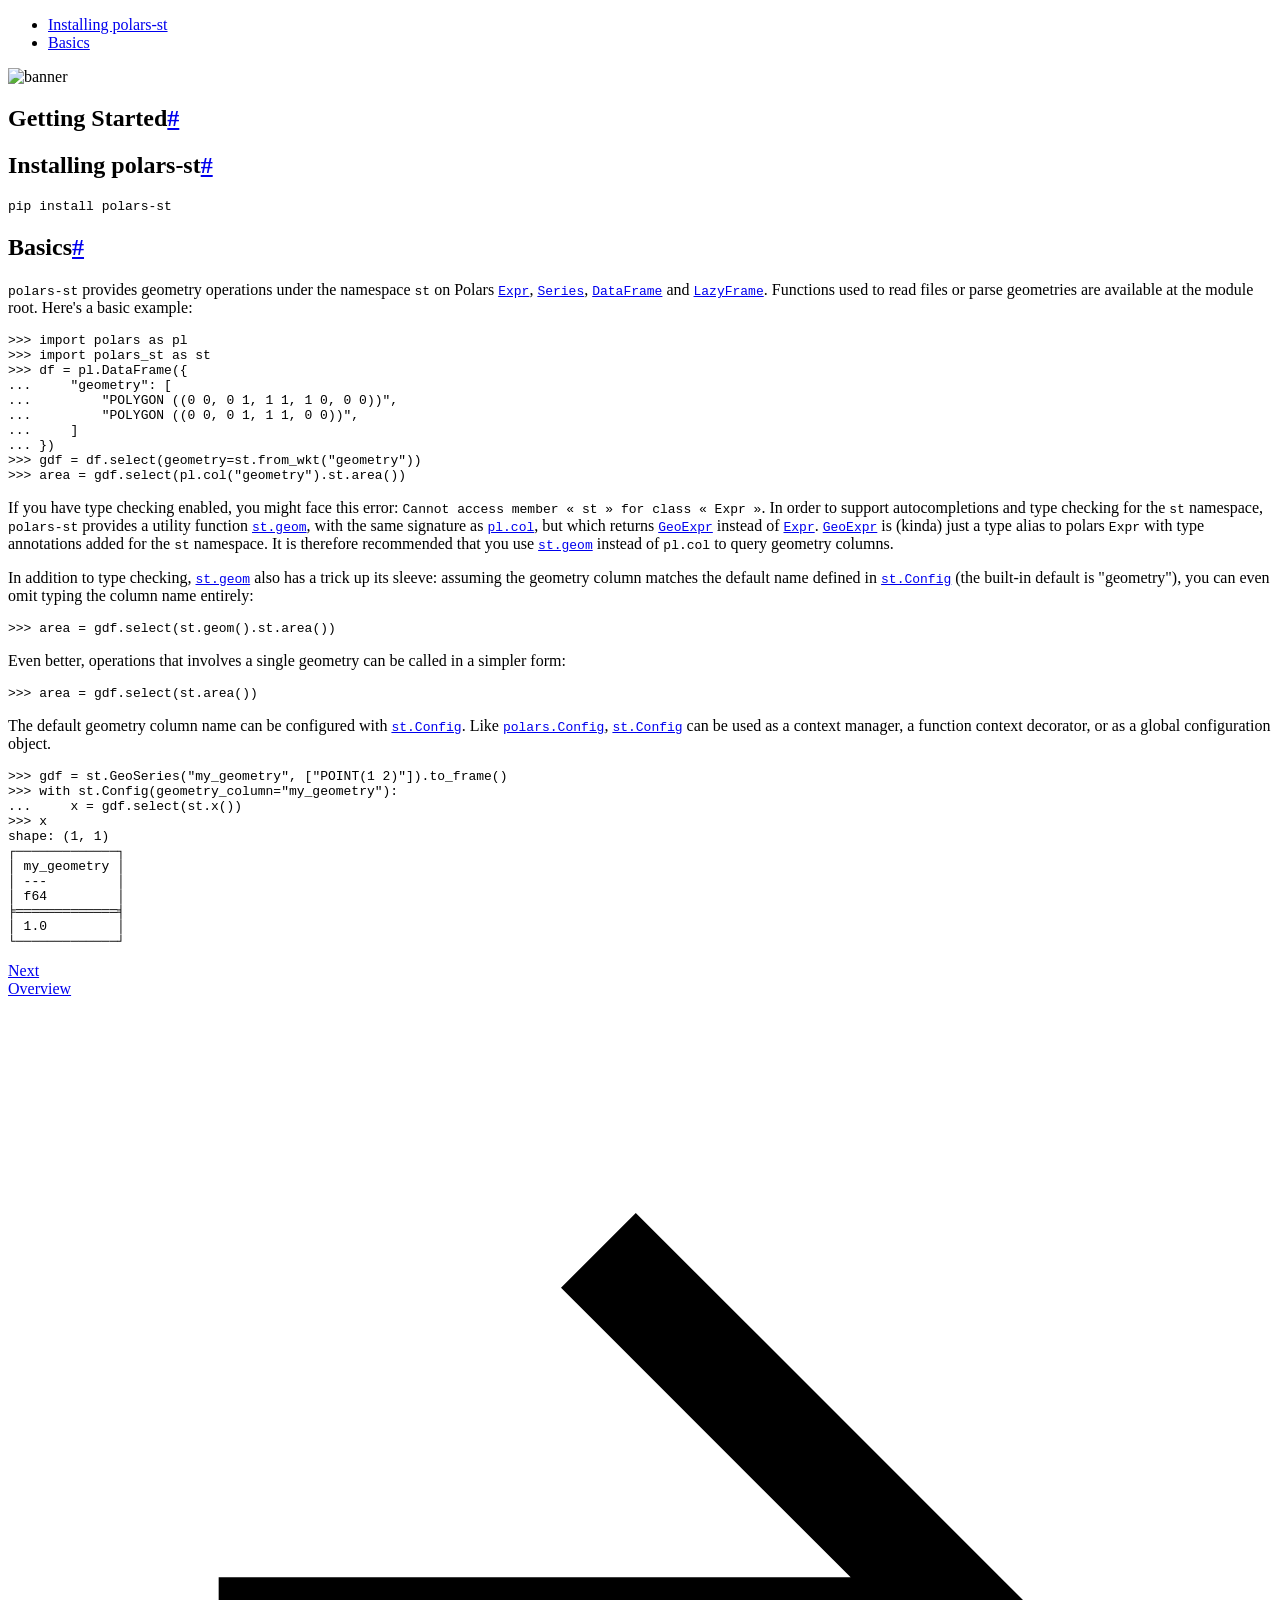
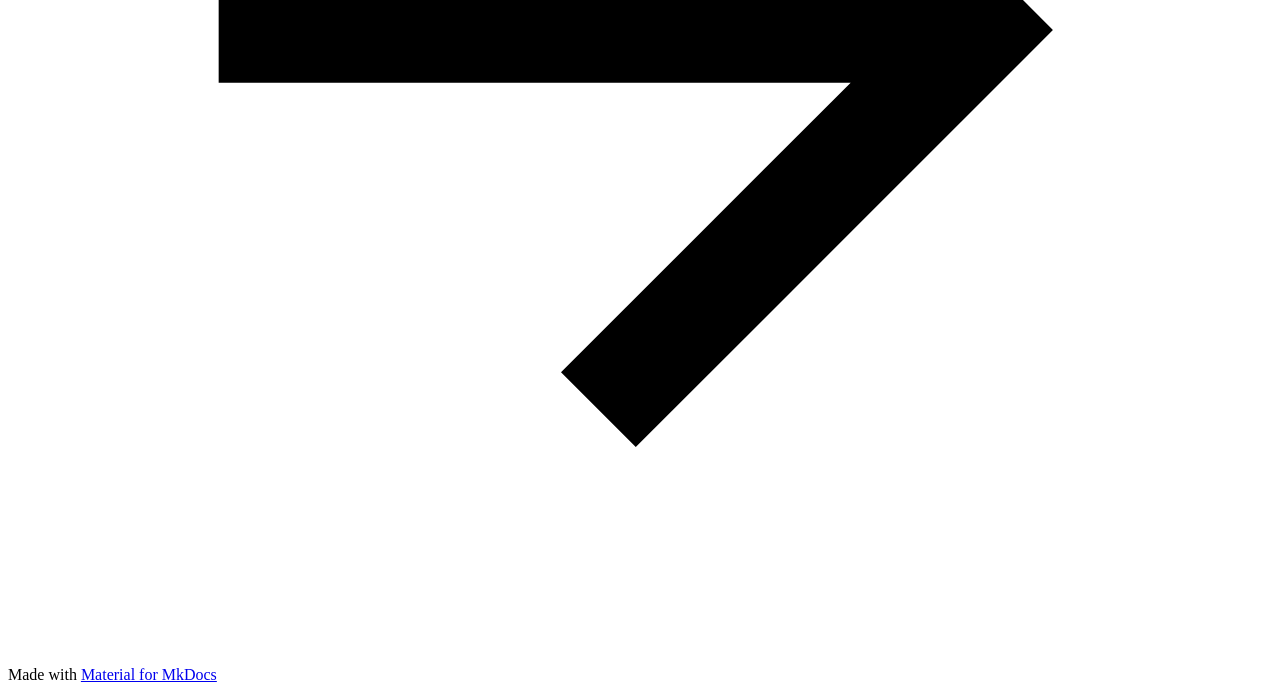
==== commit 63e25135: "Deployed 0e9f658 with MkDocs version: 1.6.1" ====
--- a/index.html
+++ b/index.html
@@ -67,7 +67,7 @@
     
     
     
-    <body dir="ltr" data-md-color-scheme="default" data-md-color-primary="indigo" data-md-color-accent="indigo">
+    <body dir="ltr" data-md-color-scheme="default" data-md-color-primary="custom" data-md-color-accent="indigo">
   
     
     <input class="md-toggle" data-md-toggle="drawer" type="checkbox" id="__drawer" autocomplete="off">
@@ -122,7 +122,7 @@
     
     
     
-    <input class="md-option" data-md-color-media="(prefers-color-scheme)" data-md-color-scheme="default" data-md-color-primary="indigo" data-md-color-accent="indigo"  aria-label="Switch to light mode"  type="radio" name="__palette" id="__palette_0">
+    <input class="md-option" data-md-color-media="(prefers-color-scheme)" data-md-color-scheme="default" data-md-color-primary="custom" data-md-color-accent="indigo"  aria-label="Switch to light mode"  type="radio" name="__palette" id="__palette_0">
     
       <label class="md-header__button md-icon" title="Switch to light mode" for="__palette_1" hidden>
         <svg xmlns="http://www.w3.org/2000/svg" viewBox="0 0 24 24"><path d="m14.3 16-.7-2h-3.2l-.7 2H7.8L11 7h2l3.2 9zM20 8.69V4h-4.69L12 .69 8.69 4H4v4.69L.69 12 4 15.31V20h4.69L12 23.31 15.31 20H20v-4.69L23.31 12zm-9.15 3.96h2.3L12 9z"/></svg>
@@ -132,7 +132,7 @@
     
     
     
-    <input class="md-option" data-md-color-media="(prefers-color-scheme: light)" data-md-color-scheme="default" data-md-color-primary="indigo" data-md-color-accent="indigo"  aria-label="Switch to dark mode"  type="radio" name="__palette" id="__palette_1">
+    <input class="md-option" data-md-color-media="(prefers-color-scheme: light)" data-md-color-scheme="default" data-md-color-primary="custom" data-md-color-accent="indigo"  aria-label="Switch to dark mode"  type="radio" name="__palette" id="__palette_1">
     
       <label class="md-header__button md-icon" title="Switch to dark mode" for="__palette_2" hidden>
         <svg xmlns="http://www.w3.org/2000/svg" viewBox="0 0 24 24"><path d="M12 8a4 4 0 0 0-4 4 4 4 0 0 0 4 4 4 4 0 0 0 4-4 4 4 0 0 0-4-4m0 10a6 6 0 0 1-6-6 6 6 0 0 1 6-6 6 6 0 0 1 6 6 6 6 0 0 1-6 6m8-9.31V4h-4.69L12 .69 8.69 4H4v4.69L.69 12 4 15.31V20h4.69L12 23.31 15.31 20H20v-4.69L23.31 12z"/></svg>
@@ -142,7 +142,7 @@
     
     
     
-    <input class="md-option" data-md-color-media="(prefers-color-scheme: dark)" data-md-color-scheme="slate" data-md-color-primary="indigo" data-md-color-accent="indigo"  aria-label="Switch to system preference"  type="radio" name="__palette" id="__palette_2">
+    <input class="md-option" data-md-color-media="(prefers-color-scheme: dark)" data-md-color-scheme="slate" data-md-color-primary="custom" data-md-color-accent="indigo"  aria-label="Switch to system preference"  type="radio" name="__palette" id="__palette_2">
     
       <label class="md-header__button md-icon" title="Switch to system preference" for="__palette_0" hidden>
         <svg xmlns="http://www.w3.org/2000/svg" viewBox="0 0 24 24"><path d="M12 18c-.89 0-1.74-.2-2.5-.55C11.56 16.5 13 14.42 13 12s-1.44-4.5-3.5-5.45C10.26 6.2 11.11 6 12 6a6 6 0 0 1 6 6 6 6 0 0 1-6 6m8-9.31V4h-4.69L12 .69 8.69 4H4v4.69L.69 12 4 15.31V20h4.69L12 23.31 15.31 20H20v-4.69L23.31 12z"/></svg>
@@ -407,8 +407,6 @@
       
         
       
-        
-      
     
     
       
@@ -458,33 +456,11 @@
   
   
     <li class="md-nav__item">
-      <a href="api-reference/input/" class="md-nav__link">
-        
-  
-  <span class="md-ellipsis">
-    File input
-    
-  </span>
-  
-
-      </a>
-    </li>
-  
-
-              
-            
-              
-                
-  
-  
-  
-  
-    <li class="md-nav__item">
-      <a href="api-reference/parsing/" class="md-nav__link">
-        
-  
-  <span class="md-ellipsis">
-    Geometry Parsing
+      <a href="api-reference/creation/" class="md-nav__link">
+        
+  
+  <span class="md-ellipsis">
+    Geometry creation
     
   </span>
   
--- a/style.css
+++ b/style.css
@@ -1,3 +1,7 @@
+:root {
+    --md-primary-fg-color: #0075ff;
+}
+
 .highlight .gp, .highlight .go { /* Generic.Prompt, Generic.Output */
     user-select: none;
 }
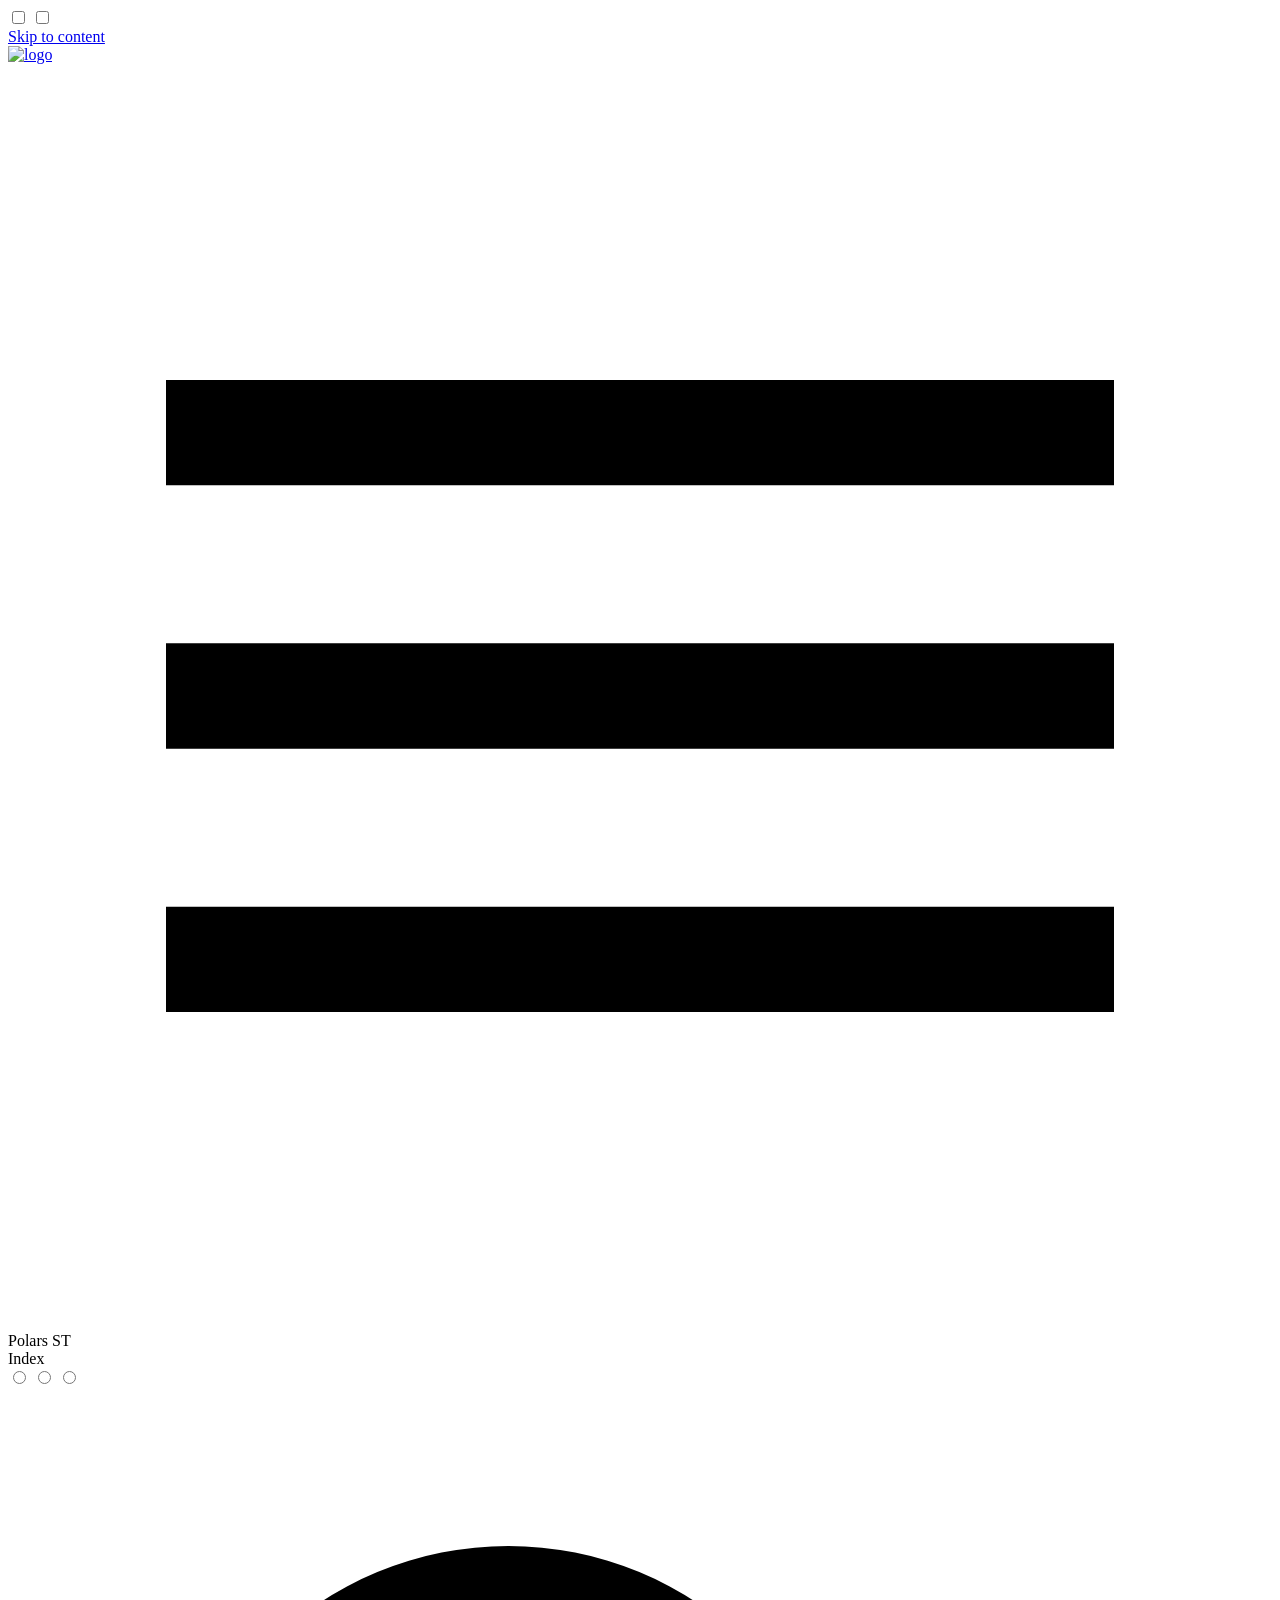
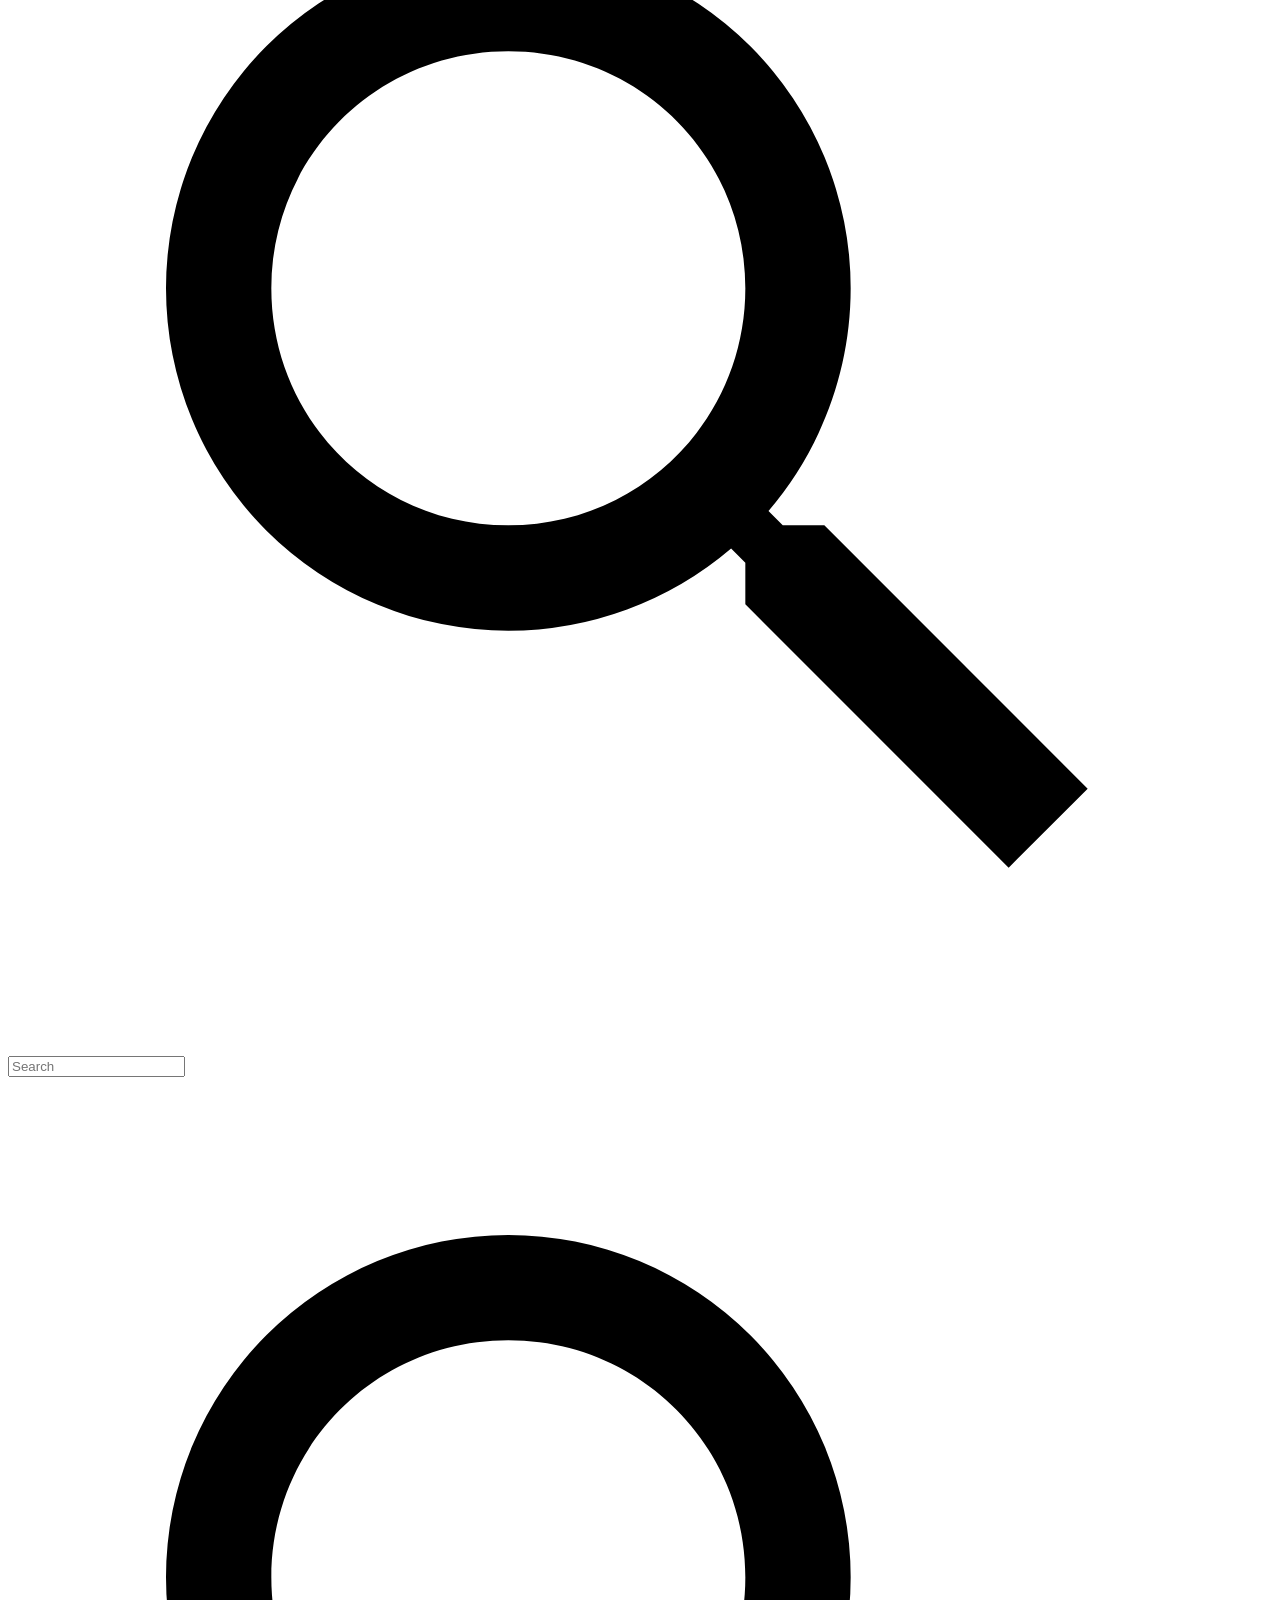
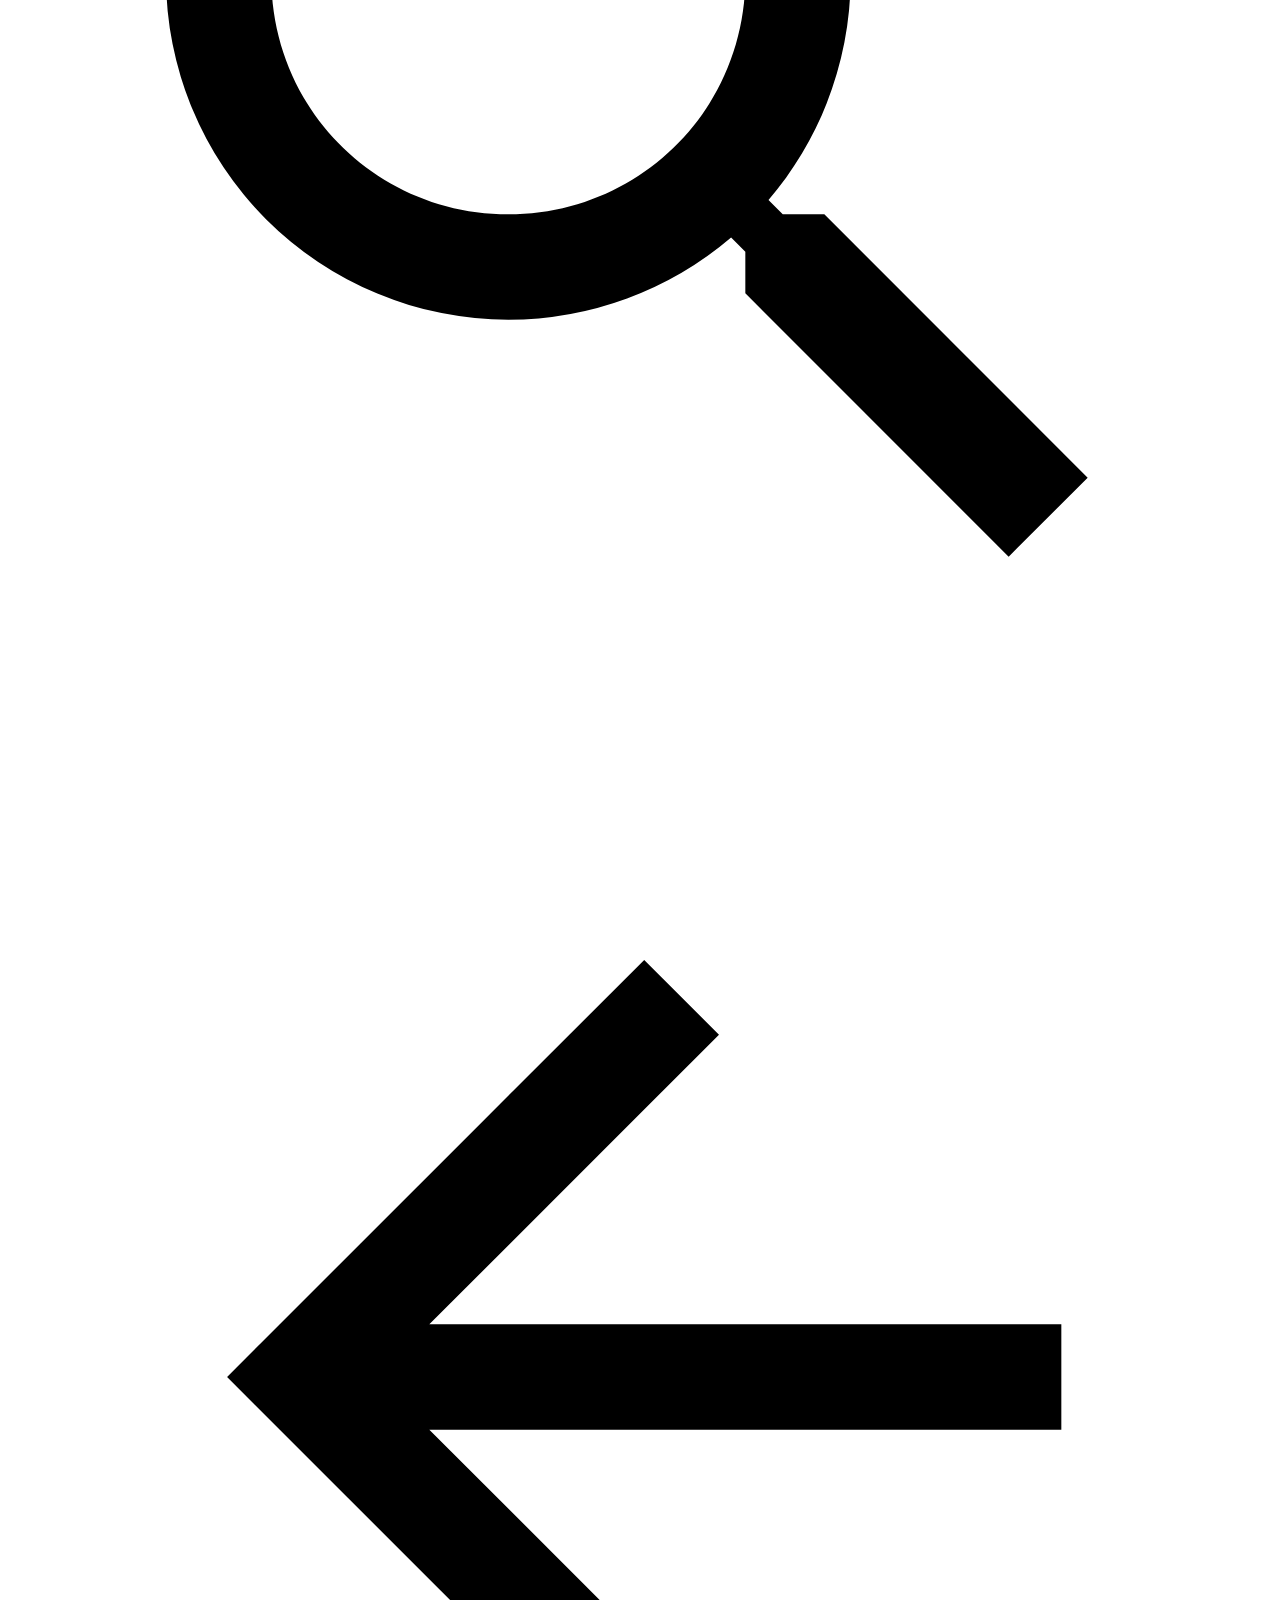
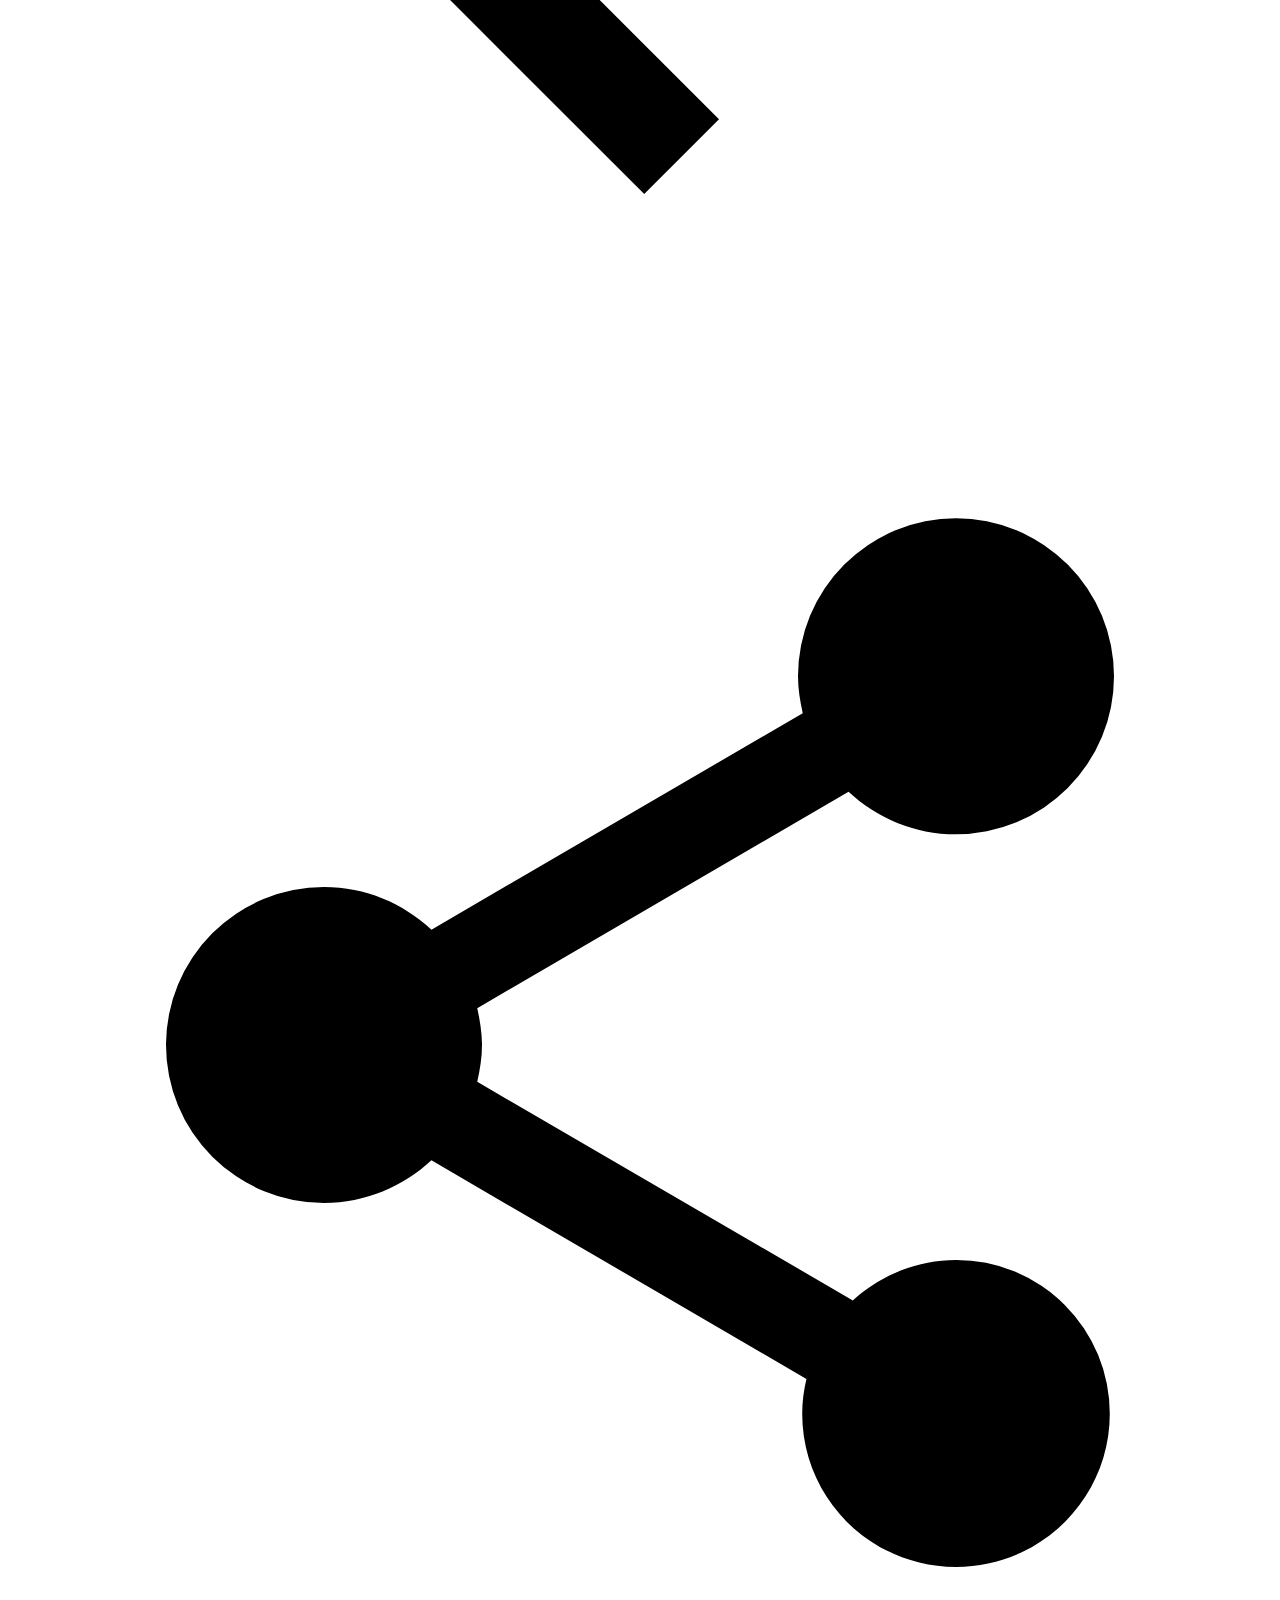
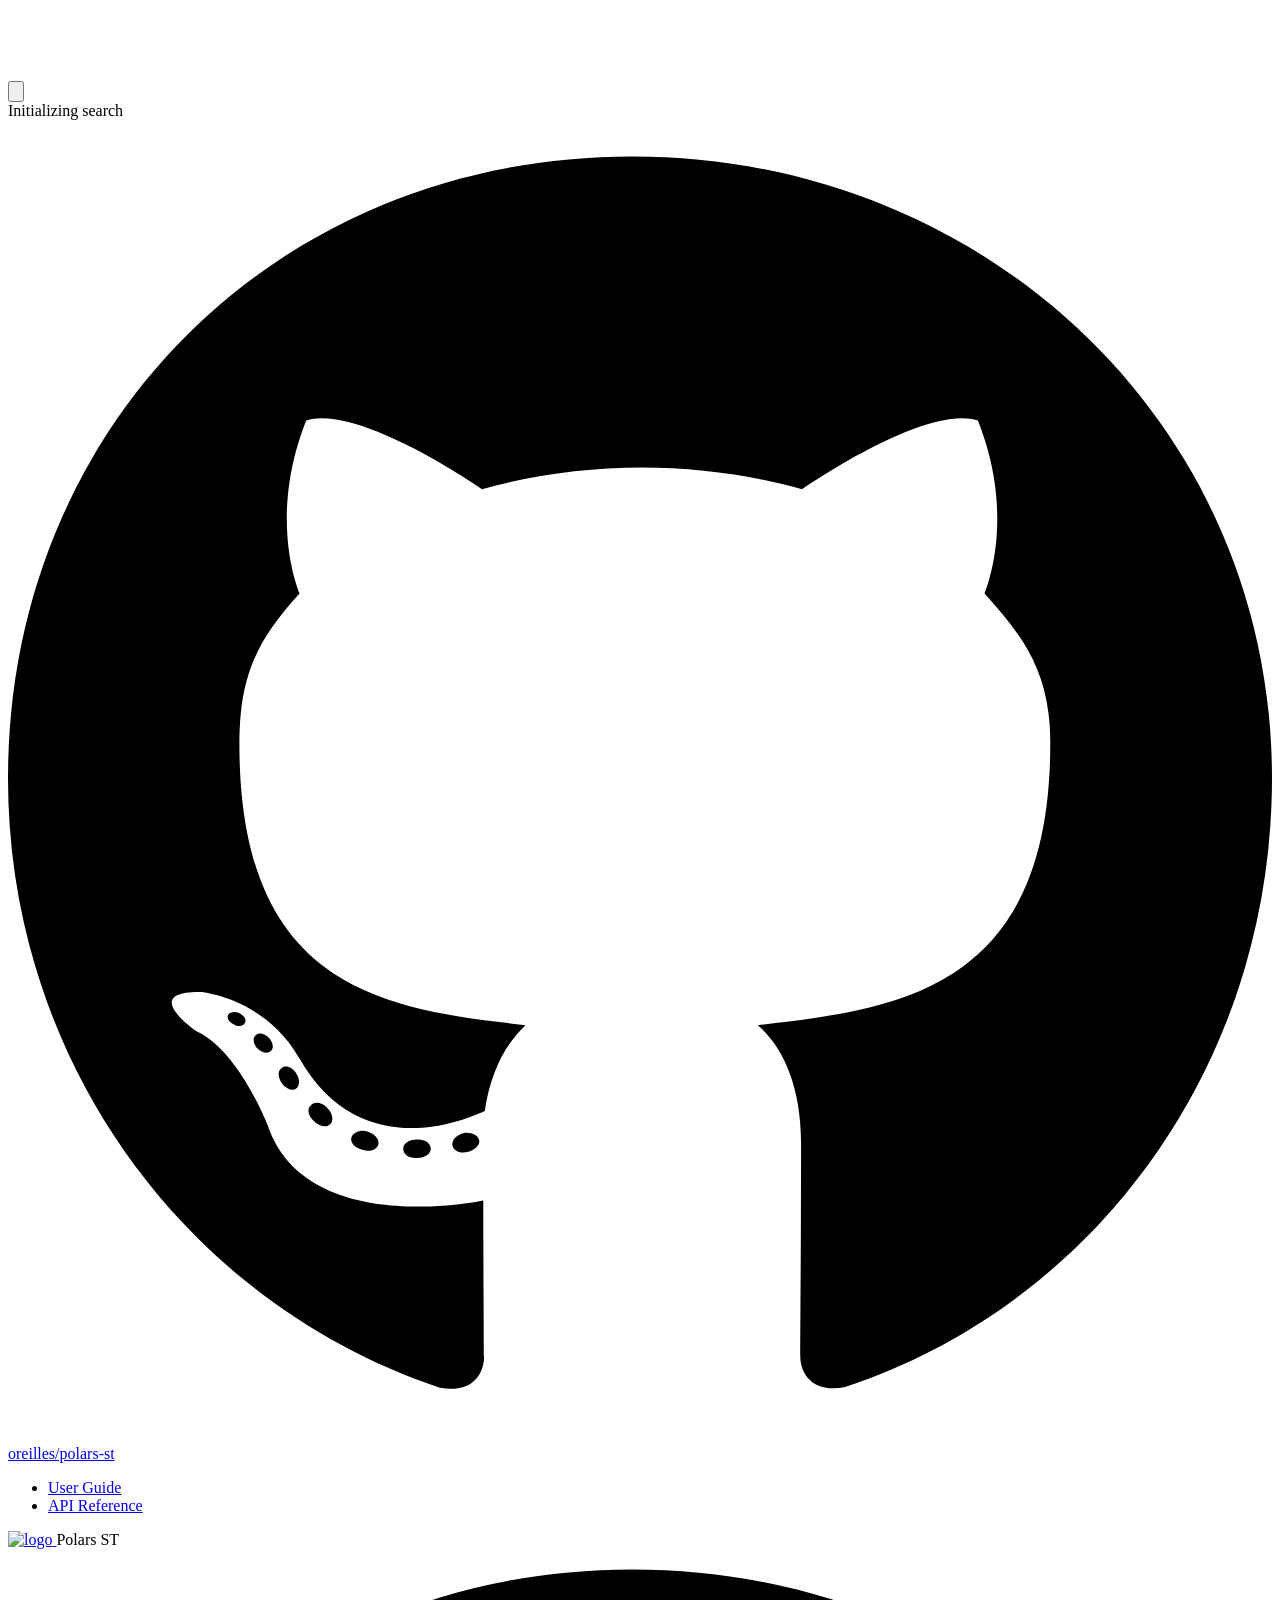
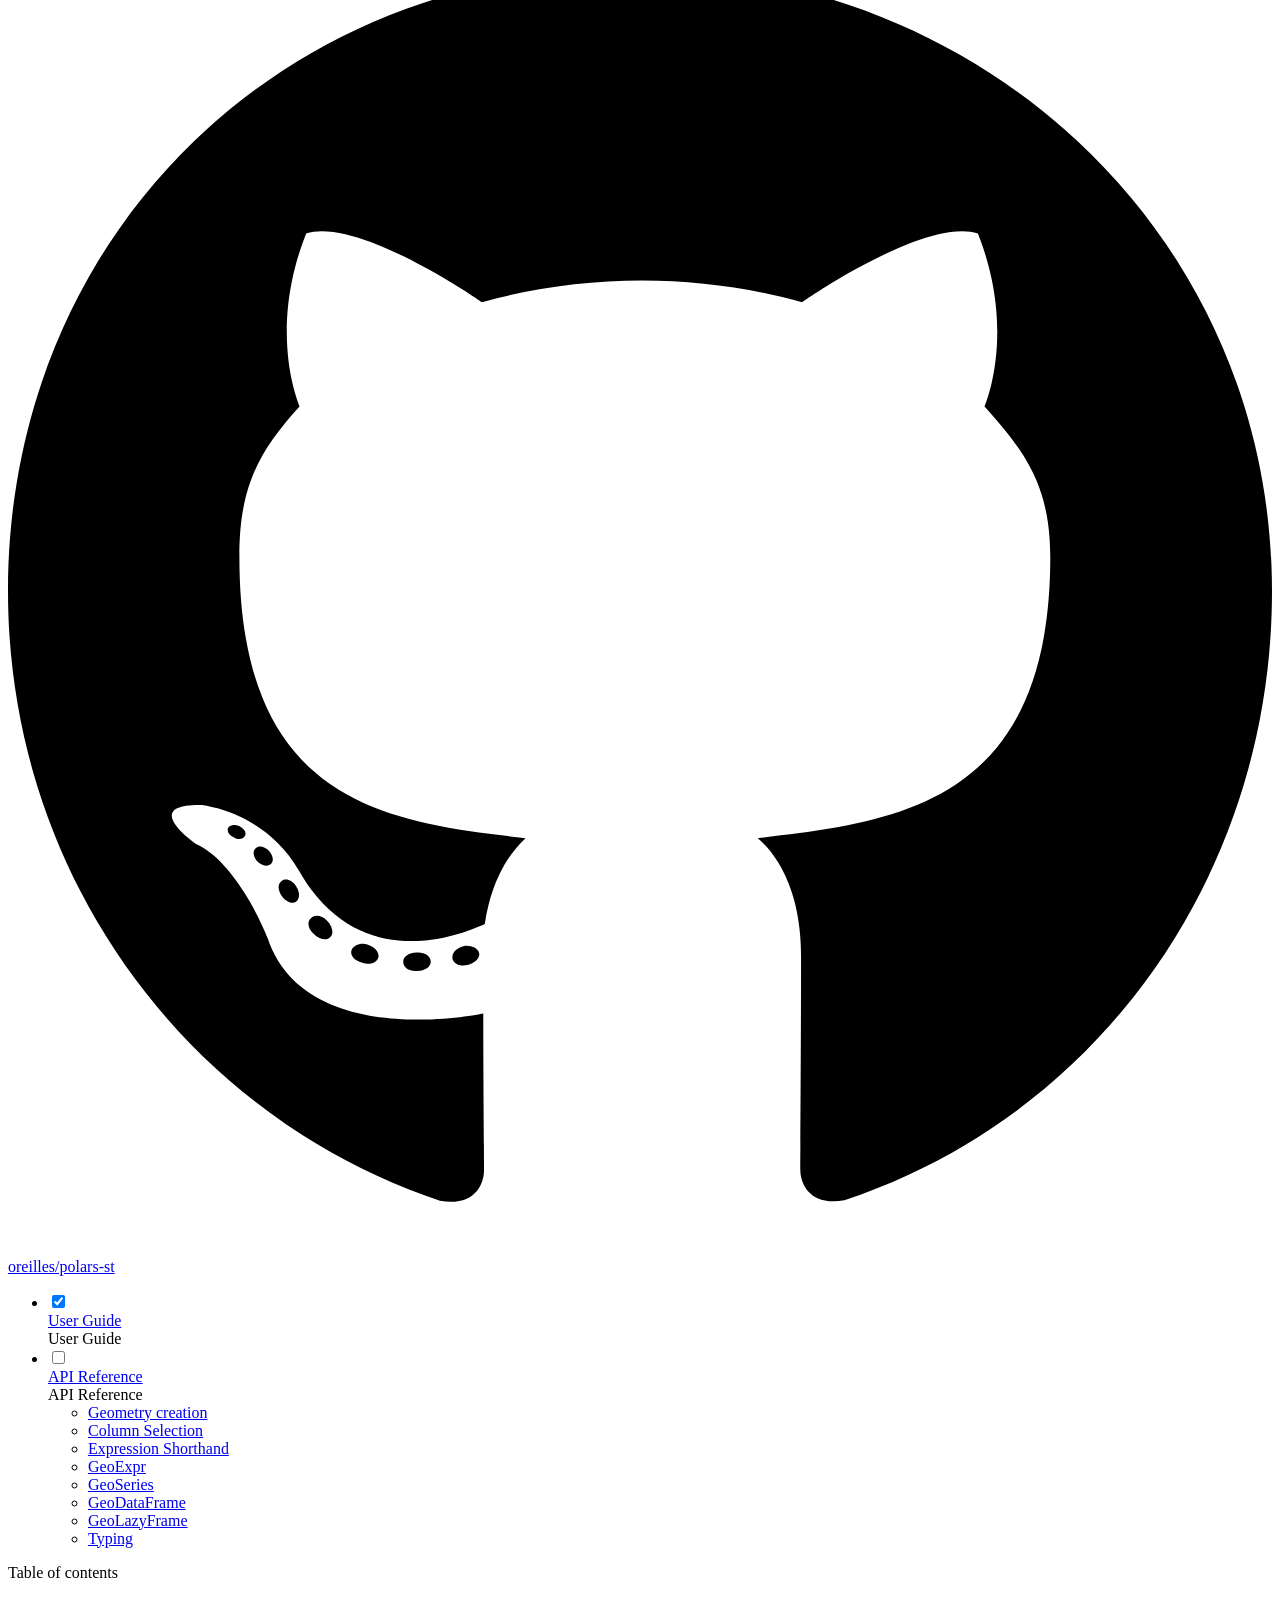
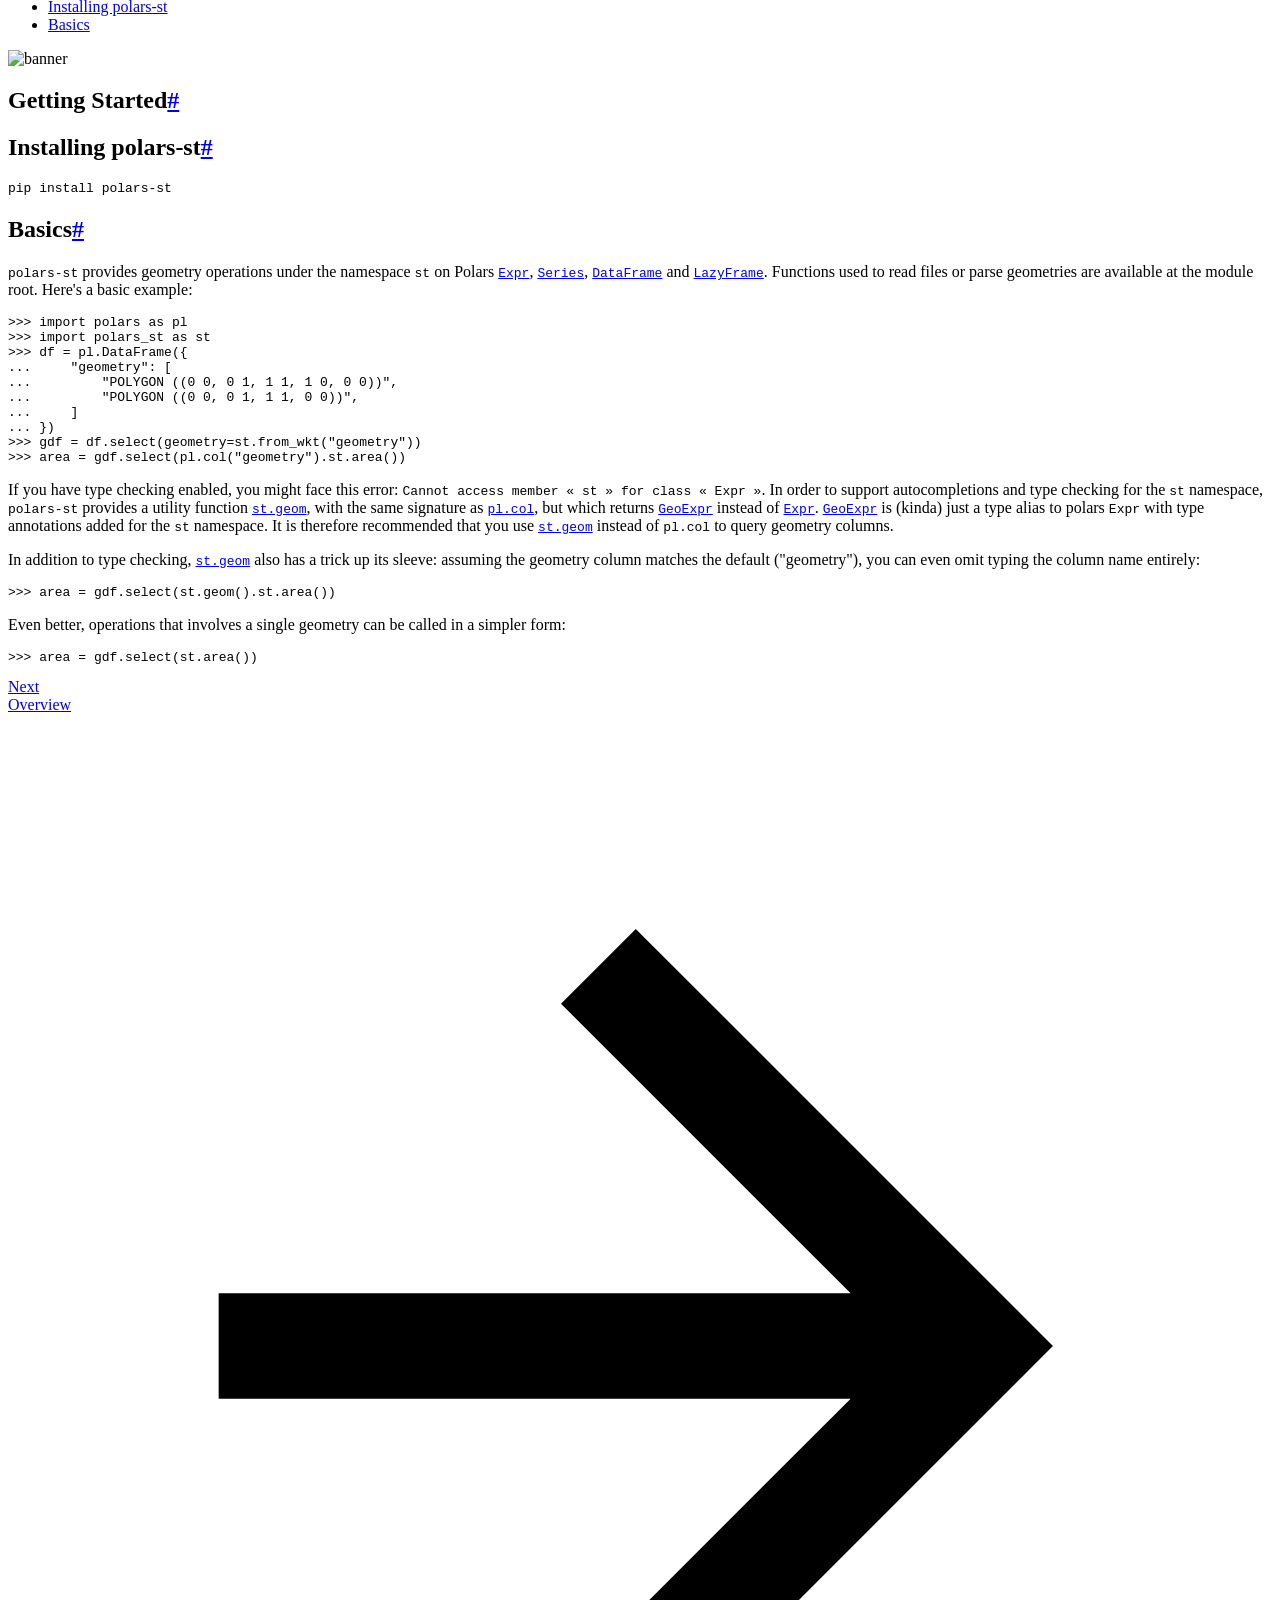
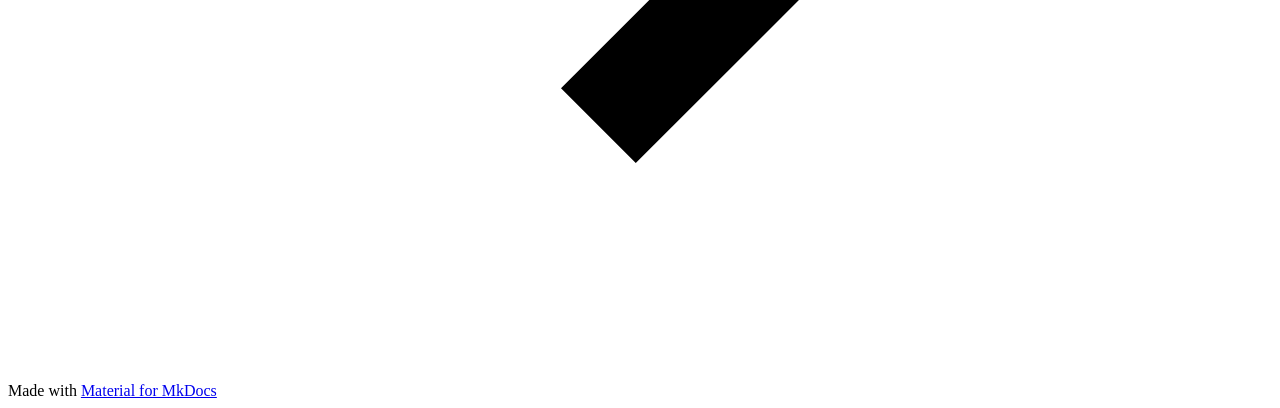
==== commit e5dfef9c: "Deployed 3c00050 with MkDocs version: 1.6.1" ====
--- a/index.html
+++ b/index.html
@@ -16,7 +16,7 @@
       
       
       <link rel="icon" href="https://raw.githubusercontent.com/Oreilles/polars-st/main/assets/favicon.svg">
-      <meta name="generator" content="mkdocs-1.6.1, mkdocs-material-9.6.9">
+      <meta name="generator" content="mkdocs-1.6.1, mkdocs-material-9.6.11">
     
     
       
@@ -157,11 +157,13 @@
     
     
     
-      <label class="md-header__button md-icon" for="__search">
-        
-        <svg xmlns="http://www.w3.org/2000/svg" viewBox="0 0 24 24"><path d="M9.5 3A6.5 6.5 0 0 1 16 9.5c0 1.61-.59 3.09-1.56 4.23l.27.27h.79l5 5-1.5 1.5-5-5v-.79l-.27-.27A6.52 6.52 0 0 1 9.5 16 6.5 6.5 0 0 1 3 9.5 6.5 6.5 0 0 1 9.5 3m0 2C7 5 5 7 5 9.5S7 14 9.5 14 14 12 14 9.5 12 5 9.5 5"/></svg>
-      </label>
-      <div class="md-search" data-md-component="search" role="dialog">
+      
+      
+        <label class="md-header__button md-icon" for="__search">
+          
+          <svg xmlns="http://www.w3.org/2000/svg" viewBox="0 0 24 24"><path d="M9.5 3A6.5 6.5 0 0 1 16 9.5c0 1.61-.59 3.09-1.56 4.23l.27.27h.79l5 5-1.5 1.5-5-5v-.79l-.27-.27A6.52 6.52 0 0 1 9.5 16 6.5 6.5 0 0 1 3 9.5 6.5 6.5 0 0 1 9.5 3m0 2C7 5 5 7 5 9.5S7 14 9.5 14 14 12 14 9.5 12 5 9.5 5"/></svg>
+        </label>
+        <div class="md-search" data-md-component="search" role="dialog">
   <label class="md-search__overlay" for="__search"></label>
   <div class="md-search__inner" role="search">
     <form class="md-search__form" name="search">
@@ -200,6 +202,7 @@
     </div>
   </div>
 </div>
+      
     
     
       <div class="md-header__source">
@@ -231,6 +234,7 @@
         
   
   
+  
     
   
   
@@ -240,6 +244,7 @@
         <a href="." class="md-tabs__link">
           
   
+  
     
   
   User Guide
@@ -254,11 +259,13 @@
   
   
   
+  
     
     
       <li class="md-tabs__item">
         <a href="api-reference/" class="md-tabs__link">
           
+  
   
     
   
@@ -331,6 +338,7 @@
       
     
     
+    
       
         
         
@@ -344,11 +352,11 @@
         
         <input class="md-nav__toggle md-toggle " type="checkbox" id="__nav_1" checked>
         
-          
           
           <div class="md-nav__link md-nav__container">
             <a href="." class="md-nav__link md-nav__link--active">
               
+  
   
   <span class="md-ellipsis">
     User Guide
@@ -405,8 +413,7 @@
       
         
       
-        
-      
+    
     
     
       
@@ -419,11 +426,11 @@
         
         <input class="md-nav__toggle md-toggle " type="checkbox" id="__nav_2" >
         
-          
           
           <div class="md-nav__link md-nav__container">
             <a href="api-reference/" class="md-nav__link ">
               
+  
   
   <span class="md-ellipsis">
     API Reference
@@ -459,6 +466,7 @@
       <a href="api-reference/creation/" class="md-nav__link">
         
   
+  
   <span class="md-ellipsis">
     Geometry creation
     
@@ -481,6 +489,7 @@
       <a href="api-reference/columns/" class="md-nav__link">
         
   
+  
   <span class="md-ellipsis">
     Column Selection
     
@@ -503,6 +512,7 @@
       <a href="api-reference/sugar/" class="md-nav__link">
         
   
+  
   <span class="md-ellipsis">
     Expression Shorthand
     
@@ -525,6 +535,7 @@
       <a href="api-reference/geoexpr/" class="md-nav__link">
         
   
+  
   <span class="md-ellipsis">
     GeoExpr
     
@@ -547,6 +558,7 @@
       <a href="api-reference/geoseries/" class="md-nav__link">
         
   
+  
   <span class="md-ellipsis">
     GeoSeries
     
@@ -569,6 +581,7 @@
       <a href="api-reference/geodataframe/" class="md-nav__link">
         
   
+  
   <span class="md-ellipsis">
     GeoDataFrame
     
@@ -591,30 +604,9 @@
       <a href="api-reference/geolazyframe/" class="md-nav__link">
         
   
+  
   <span class="md-ellipsis">
     GeoLazyFrame
-    
-  </span>
-  
-
-      </a>
-    </li>
-  
-
-              
-            
-              
-                
-  
-  
-  
-  
-    <li class="md-nav__item">
-      <a href="api-reference/config/" class="md-nav__link">
-        
-  
-  <span class="md-ellipsis">
-    Configuration
     
   </span>
   
@@ -634,6 +626,7 @@
     <li class="md-nav__item">
       <a href="api-reference/typing/" class="md-nav__link">
         
+  
   
   <span class="md-ellipsis">
     Typing
@@ -723,7 +716,7 @@
 <div class="language-sh highlight"><pre><span></span><code><span id="__span-0-1"><a id="__codelineno-0-1" name="__codelineno-0-1" href="#__codelineno-0-1"></a>pip<span class="w"> </span>install<span class="w"> </span>polars-st
 </span></code></pre></div>
 <h2 id="basics">Basics<a class="headerlink" href="#basics" title="Permanent link">#</a></h2>
-<p><code>polars-st</code> provides geometry operations under the namespace <code>st</code> on Polars <a href="https://docs.pola.rs/api/python/stable/reference/expressions/index.html"><code>Expr</code></a>, <a href="https://docs.pola.rs/api/python/stable/reference/series/index.html"><code>Series</code></a>, <a href="https://docs.pola.rs/api/python/stable/reference/dataframe/index.html"><code>DataFrame</code></a> and  <a href="https://docs.pola.rs/api/python/stable/reference/lazyframe/index.html"><code>LazyFrame</code></a>. Functions used to read files or parse geometries are available at the module root. Here's a basic example:</p>
+<p><code>polars-st</code> provides geometry operations under the namespace <code>st</code> on Polars <a class="autorefs autorefs-internal" title="&lt;span class=&quot;doc doc-object-name doc-class-name&quot;&gt;polars_st.GeoExpr&lt;/span&gt;" href="api-reference/geoexpr/#polars_st.GeoExpr"><code>Expr</code></a>, <a class="autorefs autorefs-internal" title="&lt;span class=&quot;doc doc-object-name doc-class-name&quot;&gt;polars_st.GeoSeries&lt;/span&gt;" href="api-reference/geoseries/#polars_st.GeoSeries"><code>Series</code></a>, <a class="autorefs autorefs-internal" title="&lt;span class=&quot;doc doc-object-name doc-class-name&quot;&gt;polars_st.GeoDataFrame&lt;/span&gt;" href="api-reference/geodataframe/#polars_st.GeoDataFrame"><code>DataFrame</code></a> and  <a class="autorefs autorefs-internal" title="&lt;span class=&quot;doc doc-object-name doc-class-name&quot;&gt;polars_st.GeoLazyFrame&lt;/span&gt;" href="api-reference/geolazyframe/#polars_st.GeoLazyFrame"><code>LazyFrame</code></a>. Functions used to read files or parse geometries are available at the module root. Here's a basic example:</p>
 <div class="language-pycon highlight"><pre><span></span><code><span id="__span-1-1"><a id="__codelineno-1-1" name="__codelineno-1-1" href="#__codelineno-1-1"></a><span class="gp">&gt;&gt;&gt; </span><span class="kn">import</span><span class="w"> </span><span class="nn">polars</span><span class="w"> </span><span class="k">as</span><span class="w"> </span><span class="nn">pl</span>
 </span><span id="__span-1-2"><a id="__codelineno-1-2" name="__codelineno-1-2" href="#__codelineno-1-2"></a><span class="gp">&gt;&gt;&gt; </span><span class="kn">import</span><span class="w"> </span><span class="nn">polars_st</span><span class="w"> </span><span class="k">as</span><span class="w"> </span><span class="nn">st</span>
 </span><span id="__span-1-3"><a id="__codelineno-1-3" name="__codelineno-1-3" href="#__codelineno-1-3"></a><span class="gp">&gt;&gt;&gt; </span><span class="n">df</span> <span class="o">=</span> <span class="n">pl</span><span class="o">.</span><span class="n">DataFrame</span><span class="p">({</span>
@@ -736,25 +729,11 @@
 </span><span id="__span-1-10"><a id="__codelineno-1-10" name="__codelineno-1-10" href="#__codelineno-1-10"></a><span class="gp">&gt;&gt;&gt; </span><span class="n">area</span> <span class="o">=</span> <span class="n">gdf</span><span class="o">.</span><span class="n">select</span><span class="p">(</span><span class="n">pl</span><span class="o">.</span><span class="n">col</span><span class="p">(</span><span class="s2">&quot;geometry&quot;</span><span class="p">)</span><span class="o">.</span><span class="n">st</span><span class="o">.</span><span class="n">area</span><span class="p">())</span>
 </span></code></pre></div>
 <p>If you have type checking enabled, you might face this error: <code>Cannot access member « st » for class  « Expr »</code>. In order to support autocompletions and type checking for the <code>st</code> namespace, <code>polars-st</code> provides a utility function <a class="autorefs autorefs-internal" title="&lt;span class=&quot;doc doc-object-name doc-function-name&quot;&gt;polars_st.geom&lt;/span&gt;" href="api-reference/columns/#polars_st.geom"><code>st.geom</code></a>, with the same signature as <a href="https://docs.pola.rs/api/python/stable/reference/expressions/col.html"><code>pl.col</code></a>, but which returns <a class="autorefs autorefs-internal" title="&lt;span class=&quot;doc doc-object-name doc-class-name&quot;&gt;polars_st.GeoExpr&lt;/span&gt;" href="api-reference/geoexpr/#polars_st.GeoExpr"><code>GeoExpr</code></a> instead of <a href="https://docs.pola.rs/api/python/stable/reference/expressions/index.html"><code>Expr</code></a>. <a class="autorefs autorefs-internal" title="&lt;span class=&quot;doc doc-object-name doc-class-name&quot;&gt;polars_st.GeoExpr&lt;/span&gt;" href="api-reference/geoexpr/#polars_st.GeoExpr"><code>GeoExpr</code></a> is (kinda) just a type alias to polars <code>Expr</code> with type annotations added for the <code>st</code> namespace. It is therefore recommended that you use <a class="autorefs autorefs-internal" title="&lt;span class=&quot;doc doc-object-name doc-function-name&quot;&gt;polars_st.geom&lt;/span&gt;" href="api-reference/columns/#polars_st.geom"><code>st.geom</code></a> instead of <code>pl.col</code> to query geometry columns.</p>
-<p>In addition to type checking, <a class="autorefs autorefs-internal" title="&lt;span class=&quot;doc doc-object-name doc-function-name&quot;&gt;polars_st.geom&lt;/span&gt;" href="api-reference/columns/#polars_st.geom"><code>st.geom</code></a> also has a trick up its sleeve: assuming the geometry column matches the default name defined in <a class="autorefs autorefs-internal" title="&lt;span class=&quot;doc doc-object-name doc-class-name&quot;&gt;polars_st.Config&lt;/span&gt;" href="api-reference/config/#polars_st.Config"><code>st.Config</code></a> (the built-in default is "geometry"), you can even omit typing the column name entirely:</p>
+<p>In addition to type checking, <a class="autorefs autorefs-internal" title="&lt;span class=&quot;doc doc-object-name doc-function-name&quot;&gt;polars_st.geom&lt;/span&gt;" href="api-reference/columns/#polars_st.geom"><code>st.geom</code></a> also has a trick up its sleeve: assuming the geometry column matches the default ("geometry"), you can even omit typing the column name entirely:</p>
 <div class="language-pycon highlight"><pre><span></span><code><span id="__span-2-1"><a id="__codelineno-2-1" name="__codelineno-2-1" href="#__codelineno-2-1"></a><span class="gp">&gt;&gt;&gt; </span><span class="n">area</span> <span class="o">=</span> <span class="n">gdf</span><span class="o">.</span><span class="n">select</span><span class="p">(</span><span class="n">st</span><span class="o">.</span><span class="n">geom</span><span class="p">()</span><span class="o">.</span><span class="n">st</span><span class="o">.</span><span class="n">area</span><span class="p">())</span>
 </span></code></pre></div>
 <p>Even better, operations that involves a single geometry can be called in a simpler form:</p>
 <div class="language-pycon highlight"><pre><span></span><code><span id="__span-3-1"><a id="__codelineno-3-1" name="__codelineno-3-1" href="#__codelineno-3-1"></a><span class="gp">&gt;&gt;&gt; </span><span class="n">area</span> <span class="o">=</span> <span class="n">gdf</span><span class="o">.</span><span class="n">select</span><span class="p">(</span><span class="n">st</span><span class="o">.</span><span class="n">area</span><span class="p">())</span>
-</span></code></pre></div>
-<p>The default geometry column name can be configured with <a class="autorefs autorefs-internal" title="&lt;span class=&quot;doc doc-object-name doc-class-name&quot;&gt;polars_st.Config&lt;/span&gt;" href="api-reference/config/#polars_st.Config"><code>st.Config</code></a>. Like <a href="https://docs.pola.rs/api/python/stable/reference/config.html"><code>polars.Config</code></a>, <a class="autorefs autorefs-internal" title="&lt;span class=&quot;doc doc-object-name doc-class-name&quot;&gt;polars_st.Config&lt;/span&gt;" href="api-reference/config/#polars_st.Config"><code>st.Config</code></a> can be used as a context manager, a function context decorator, or as a global configuration object.</p>
-<div class="language-pycon highlight"><pre><span></span><code><span id="__span-4-1"><a id="__codelineno-4-1" name="__codelineno-4-1" href="#__codelineno-4-1"></a><span class="gp">&gt;&gt;&gt; </span><span class="n">gdf</span> <span class="o">=</span> <span class="n">st</span><span class="o">.</span><span class="n">GeoSeries</span><span class="p">(</span><span class="s2">&quot;my_geometry&quot;</span><span class="p">,</span> <span class="p">[</span><span class="s2">&quot;POINT(1 2)&quot;</span><span class="p">])</span><span class="o">.</span><span class="n">to_frame</span><span class="p">()</span>
-</span><span id="__span-4-2"><a id="__codelineno-4-2" name="__codelineno-4-2" href="#__codelineno-4-2"></a><span class="gp">&gt;&gt;&gt; </span><span class="k">with</span> <span class="n">st</span><span class="o">.</span><span class="n">Config</span><span class="p">(</span><span class="n">geometry_column</span><span class="o">=</span><span class="s2">&quot;my_geometry&quot;</span><span class="p">):</span>
-</span><span id="__span-4-3"><a id="__codelineno-4-3" name="__codelineno-4-3" href="#__codelineno-4-3"></a><span class="gp">... </span>    <span class="n">x</span> <span class="o">=</span> <span class="n">gdf</span><span class="o">.</span><span class="n">select</span><span class="p">(</span><span class="n">st</span><span class="o">.</span><span class="n">x</span><span class="p">())</span>
-</span><span id="__span-4-4"><a id="__codelineno-4-4" name="__codelineno-4-4" href="#__codelineno-4-4"></a><span class="gp">&gt;&gt;&gt; </span><span class="n">x</span>
-</span><span id="__span-4-5"><a id="__codelineno-4-5" name="__codelineno-4-5" href="#__codelineno-4-5"></a><span class="go">shape: (1, 1)</span>
-</span><span id="__span-4-6"><a id="__codelineno-4-6" name="__codelineno-4-6" href="#__codelineno-4-6"></a><span class="go">┌─────────────┐</span>
-</span><span id="__span-4-7"><a id="__codelineno-4-7" name="__codelineno-4-7" href="#__codelineno-4-7"></a><span class="go">│ my_geometry │</span>
-</span><span id="__span-4-8"><a id="__codelineno-4-8" name="__codelineno-4-8" href="#__codelineno-4-8"></a><span class="go">│ ---         │</span>
-</span><span id="__span-4-9"><a id="__codelineno-4-9" name="__codelineno-4-9" href="#__codelineno-4-9"></a><span class="go">│ f64         │</span>
-</span><span id="__span-4-10"><a id="__codelineno-4-10" name="__codelineno-4-10" href="#__codelineno-4-10"></a><span class="go">╞═════════════╡</span>
-</span><span id="__span-4-11"><a id="__codelineno-4-11" name="__codelineno-4-11" href="#__codelineno-4-11"></a><span class="go">│ 1.0         │</span>
-</span><span id="__span-4-12"><a id="__codelineno-4-12" name="__codelineno-4-12" href="#__codelineno-4-12"></a><span class="go">└─────────────┘</span>
 </span></code></pre></div>
 
 
@@ -836,7 +815,9 @@
       <div class="md-progress" data-md-component="progress" role="progressbar"></div>
     
     
-    <script id="__config" type="application/json">{"base": ".", "features": ["navigation.instant", "navigation.instant.prefetch", "navigation.instant.progress", "navigation.tabs", "navigation.footer", "navigation.indexes", "content.tabs.link", "content.tooltips", "content.footnote.tooltips", "search.highlight", "search.share", "search.suggest", "toc.follow", "navigation.top"], "search": "assets/javascripts/workers/search.f8cc74c7.min.js", "translations": {"clipboard.copied": "Copied to clipboard", "clipboard.copy": "Copy to clipboard", "search.result.more.one": "1 more on this page", "search.result.more.other": "# more on this page", "search.result.none": "No matching documents", "search.result.one": "1 matching document", "search.result.other": "# matching documents", "search.result.placeholder": "Type to start searching", "search.result.term.missing": "Missing", "select.version": "Select version"}}</script>
+    
+      
+      <script id="__config" type="application/json">{"base": ".", "features": ["navigation.instant", "navigation.instant.prefetch", "navigation.instant.progress", "navigation.tabs", "navigation.footer", "navigation.indexes", "content.tabs.link", "content.tooltips", "content.footnote.tooltips", "search.highlight", "search.share", "search.suggest", "toc.follow", "navigation.top"], "search": "assets/javascripts/workers/search.f8cc74c7.min.js", "tags": null, "translations": {"clipboard.copied": "Copied to clipboard", "clipboard.copy": "Copy to clipboard", "search.result.more.one": "1 more on this page", "search.result.more.other": "# more on this page", "search.result.none": "No matching documents", "search.result.one": "1 matching document", "search.result.other": "# matching documents", "search.result.placeholder": "Type to start searching", "search.result.term.missing": "Missing", "select.version": "Select version"}, "version": null}</script>
     
     
       <script src="assets/javascripts/bundle.c8b220af.min.js"></script>
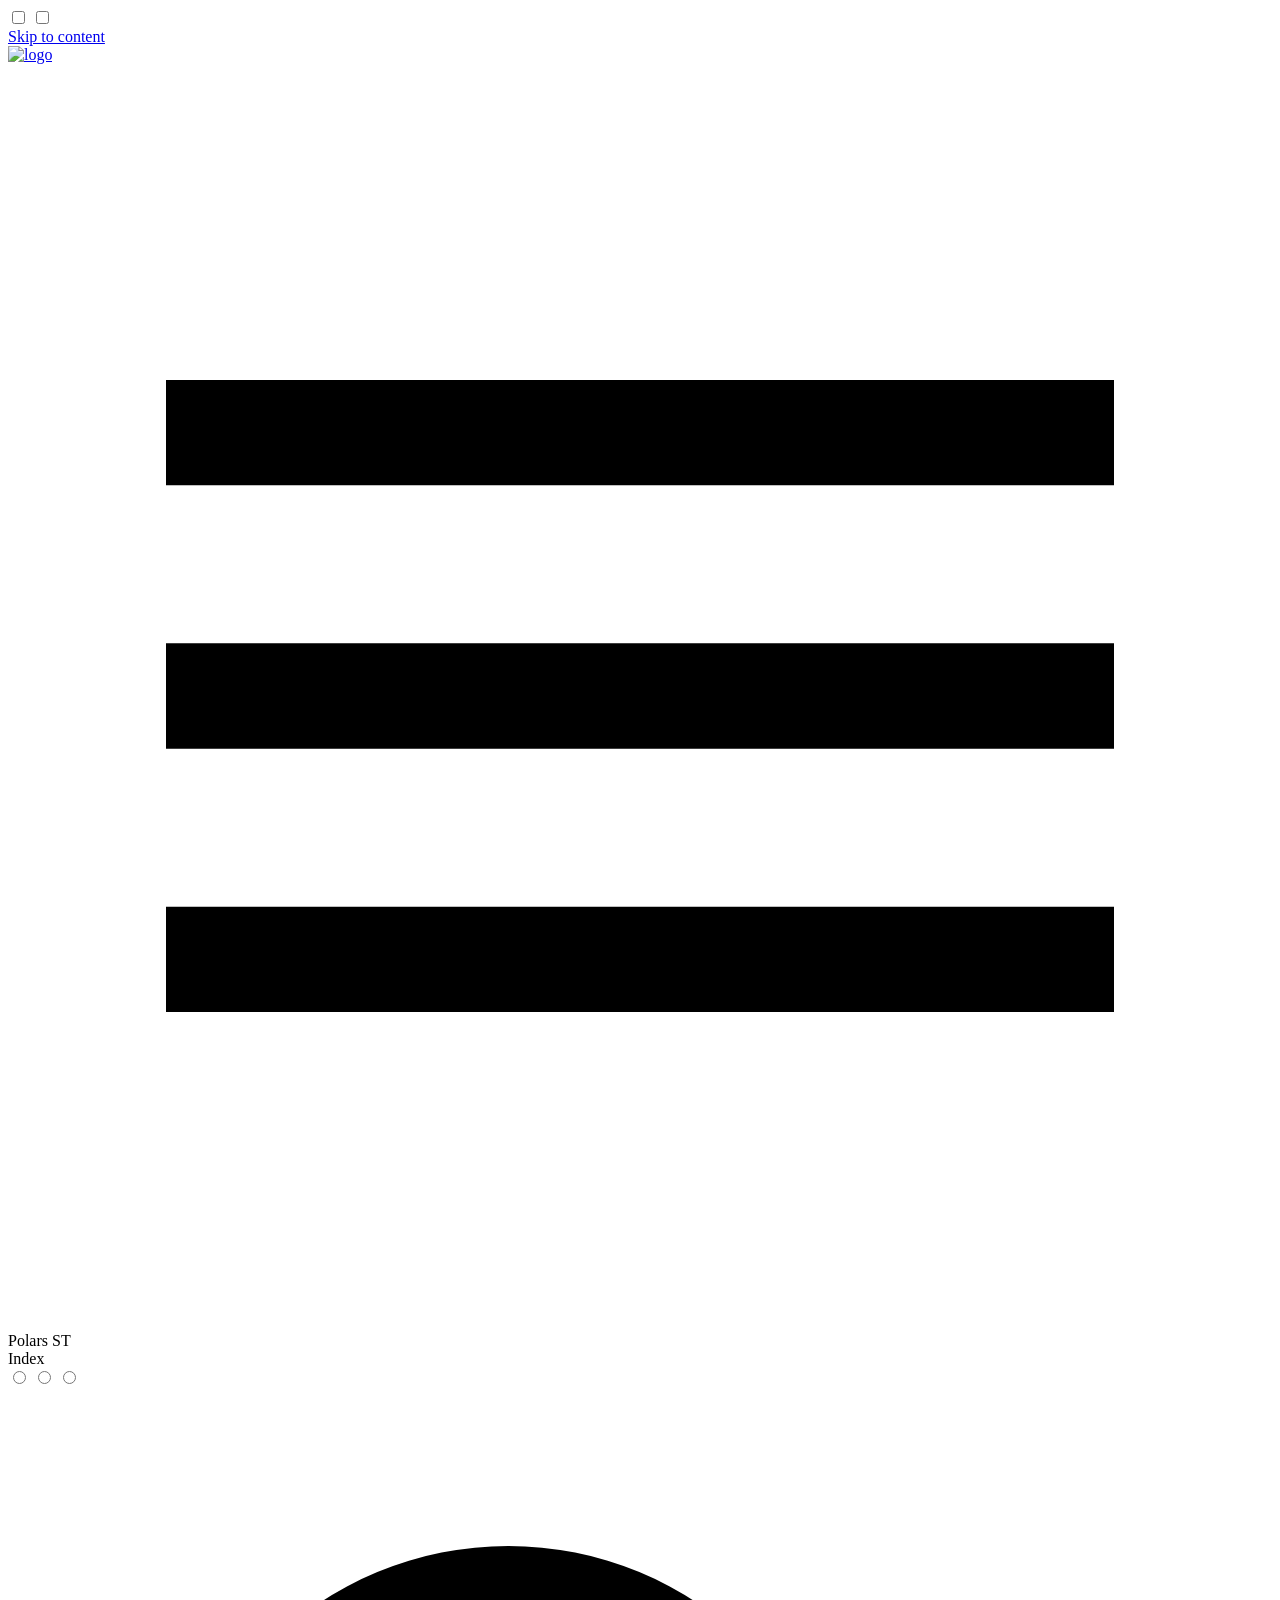
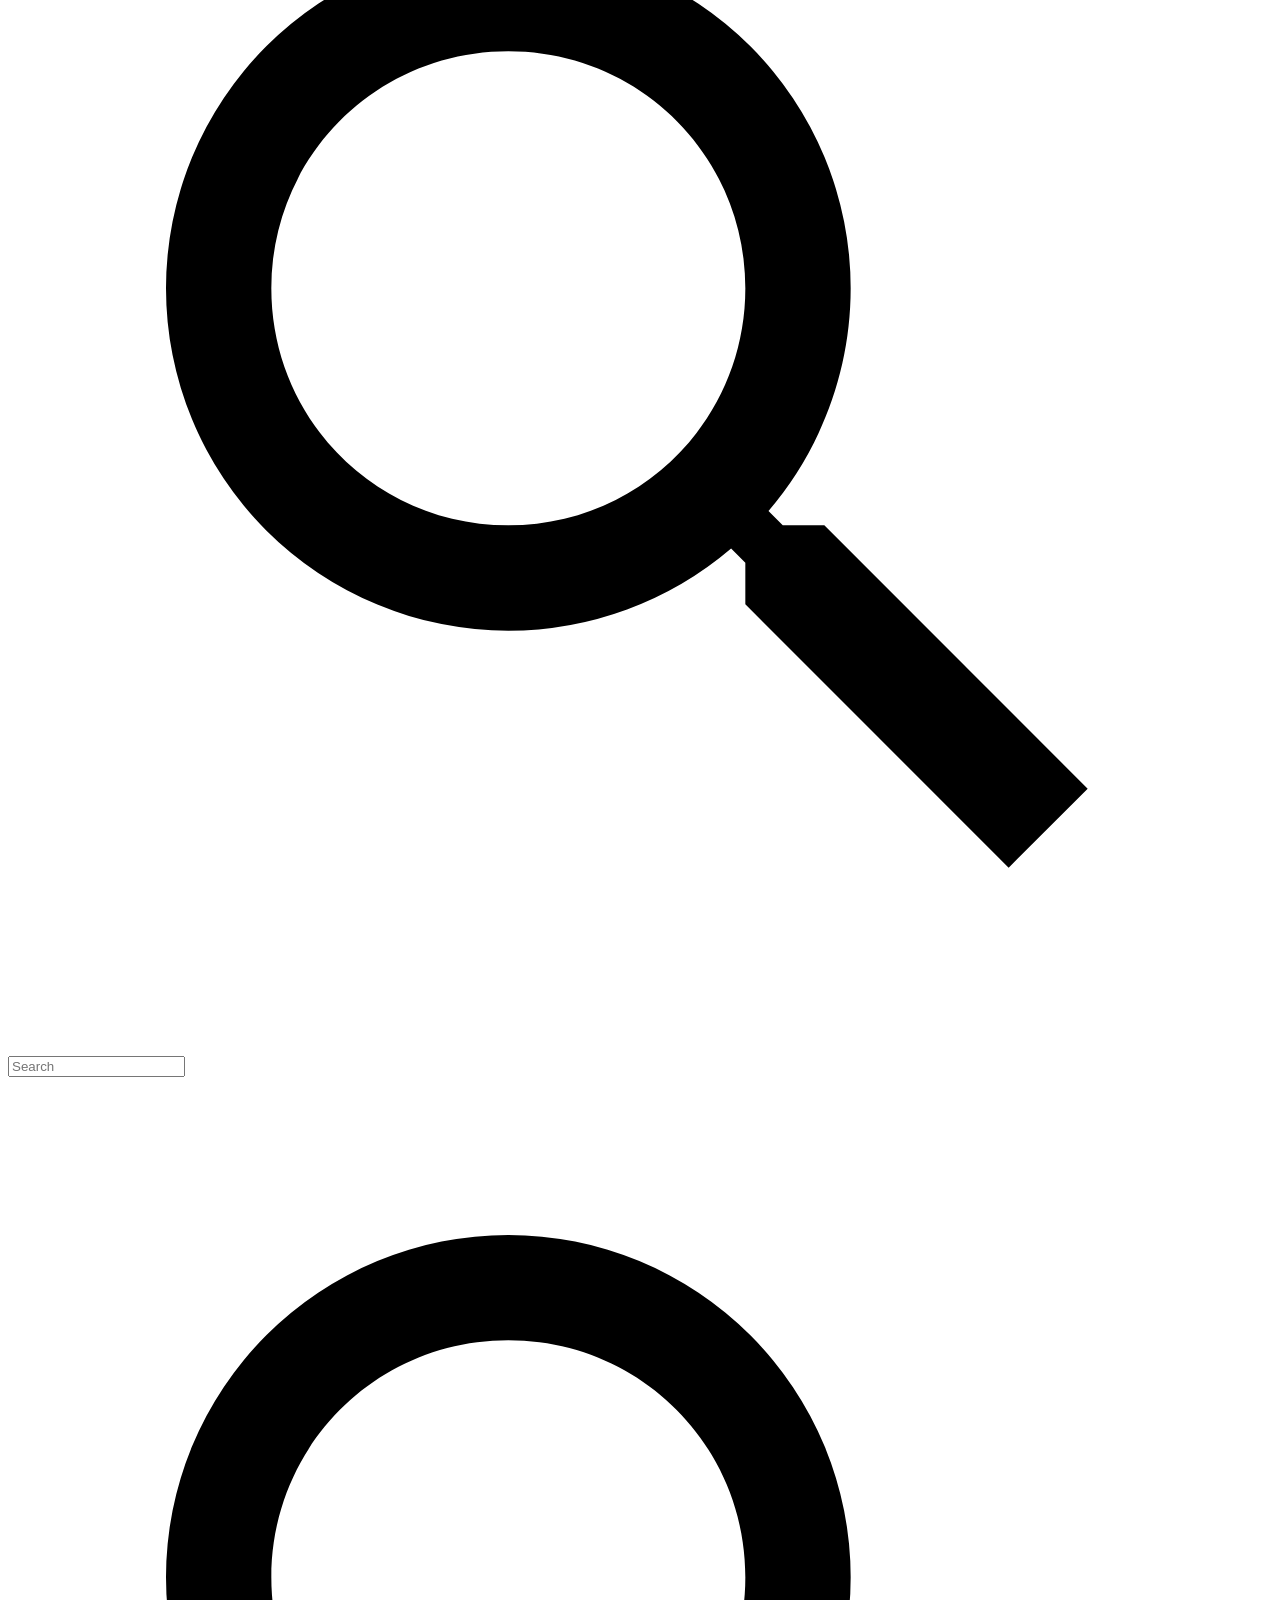
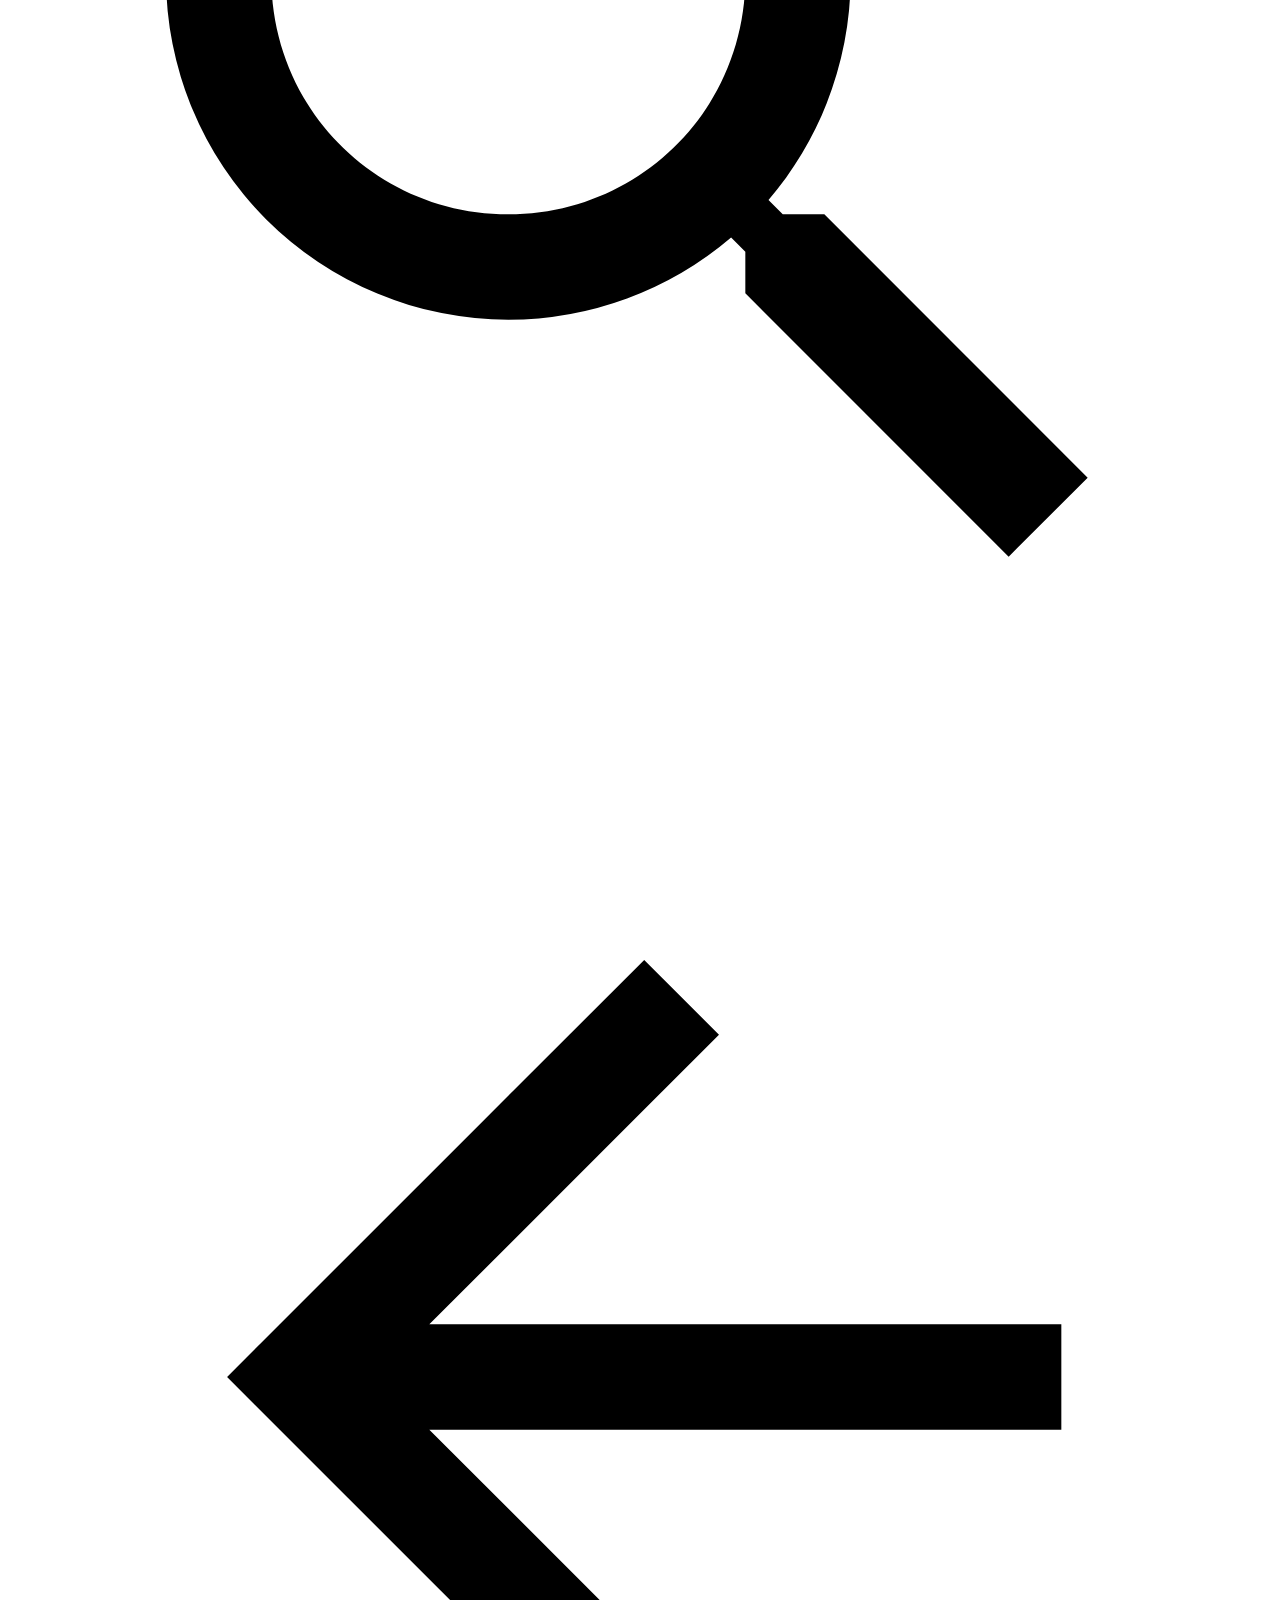
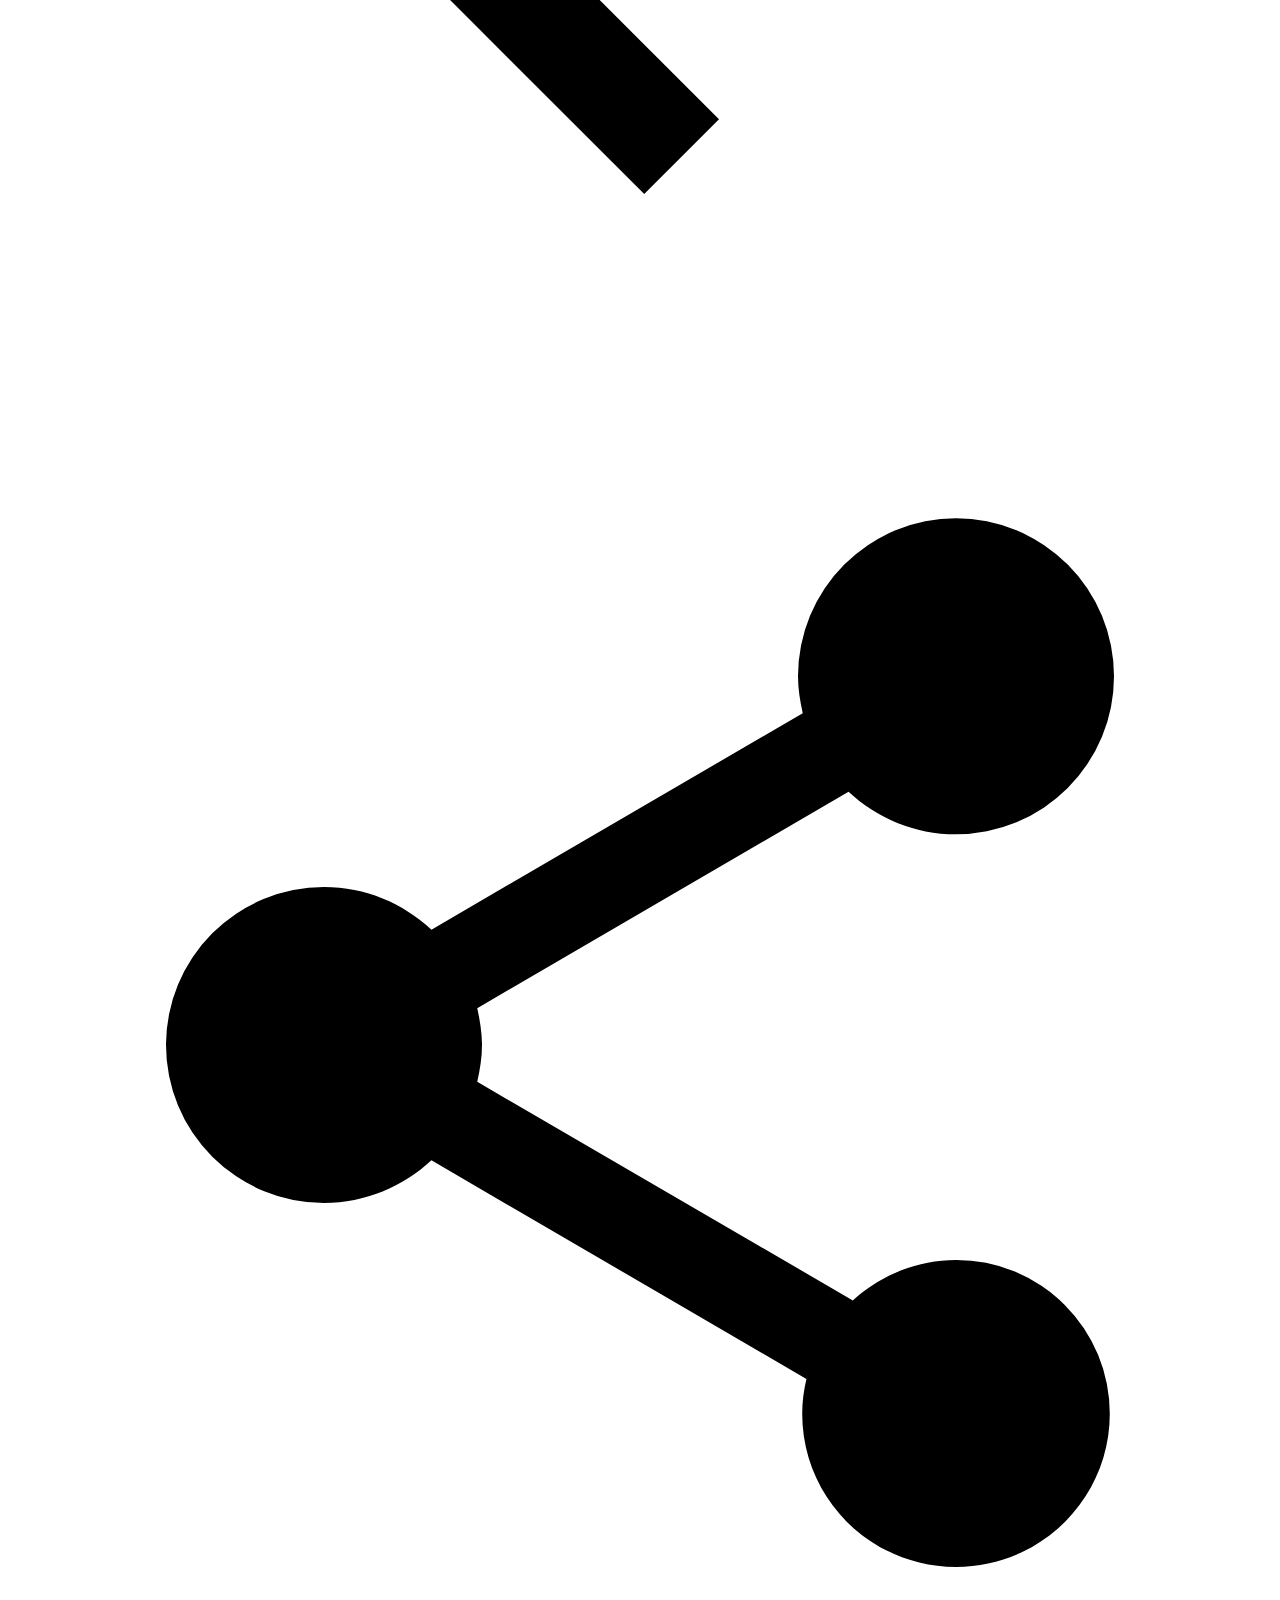
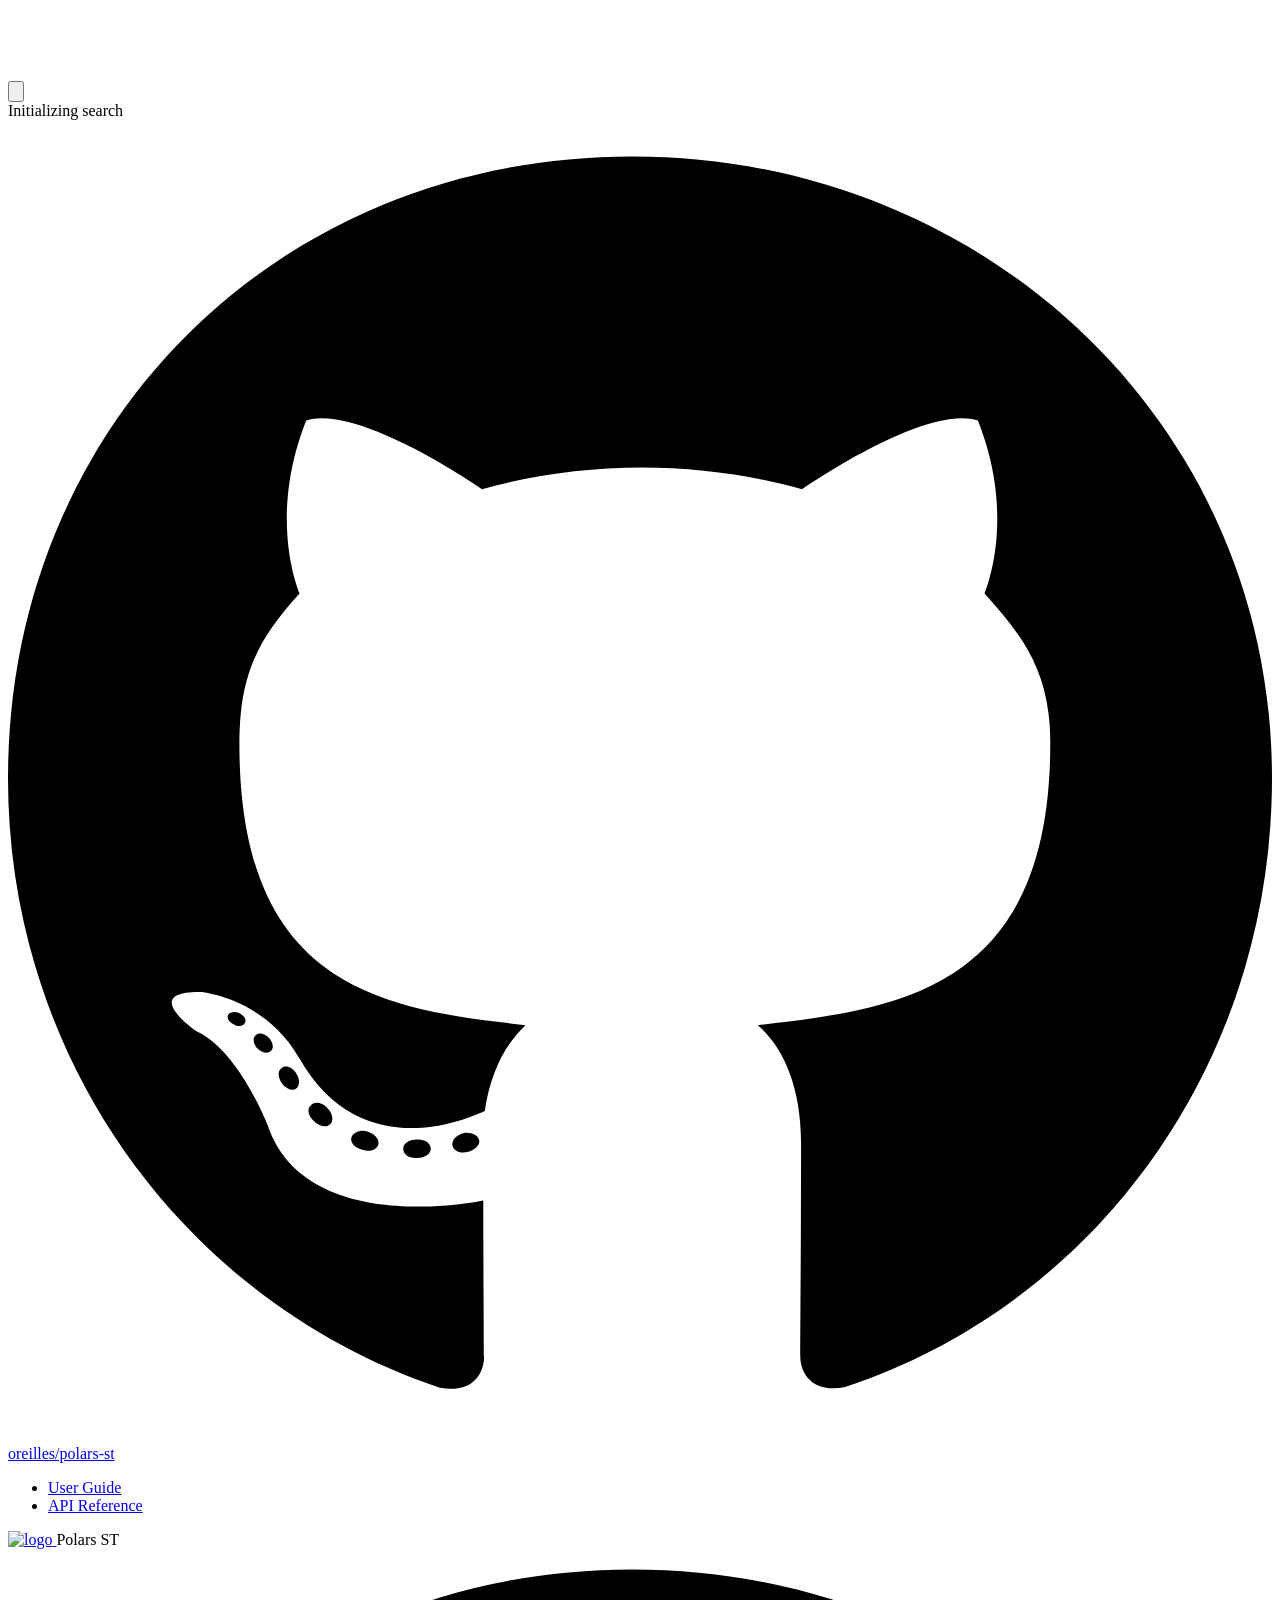
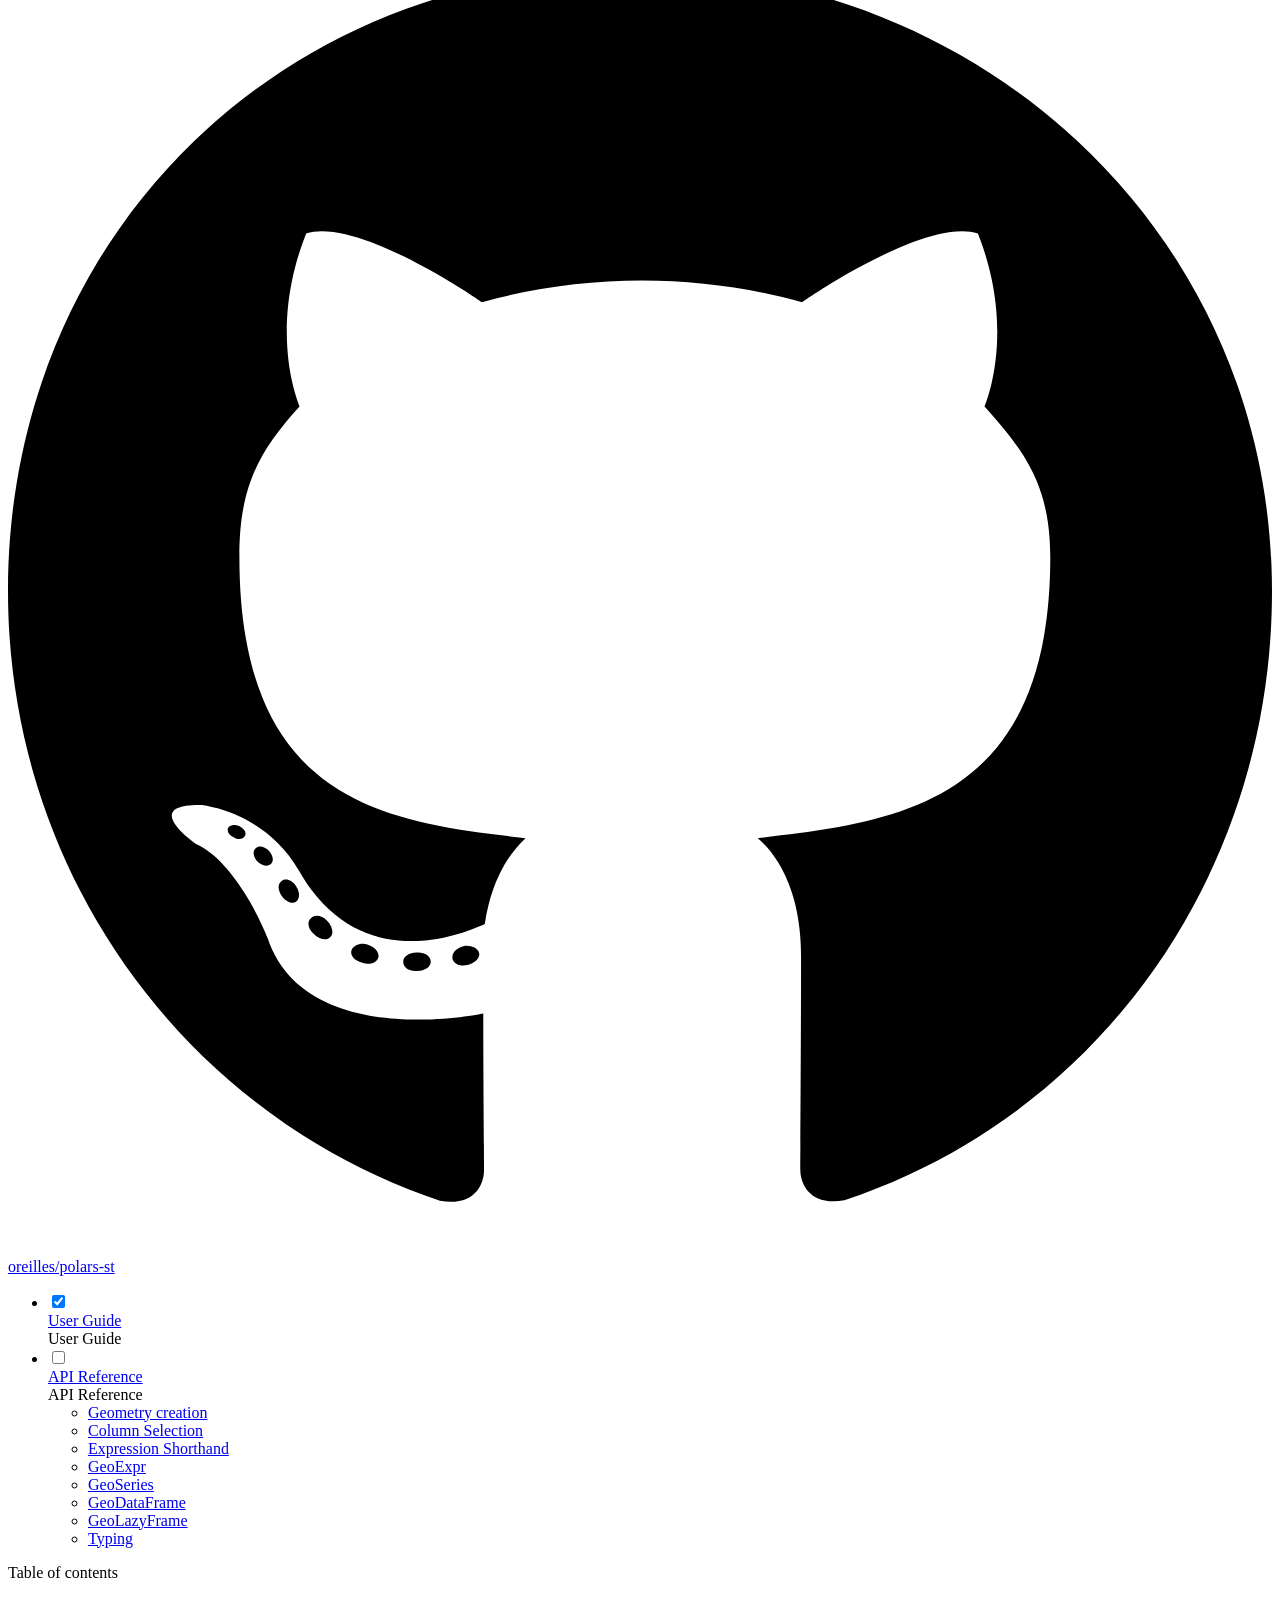
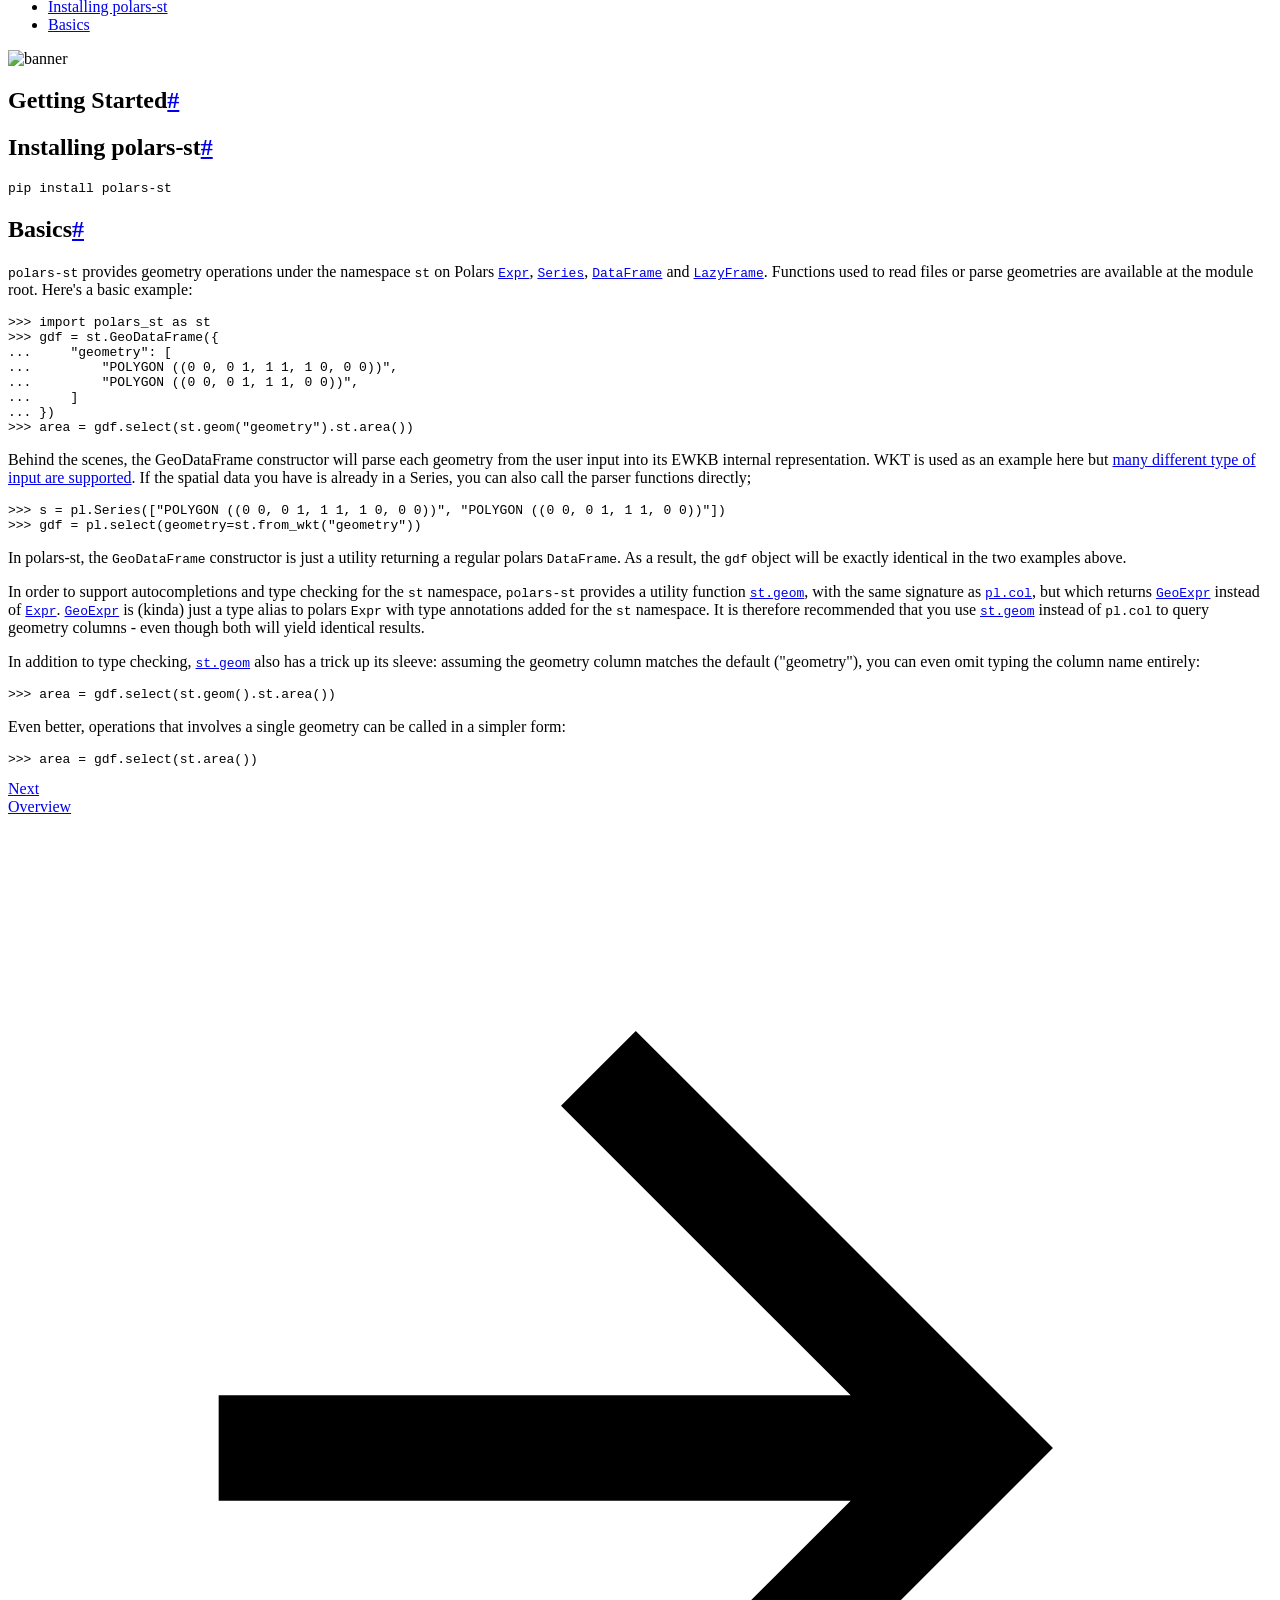
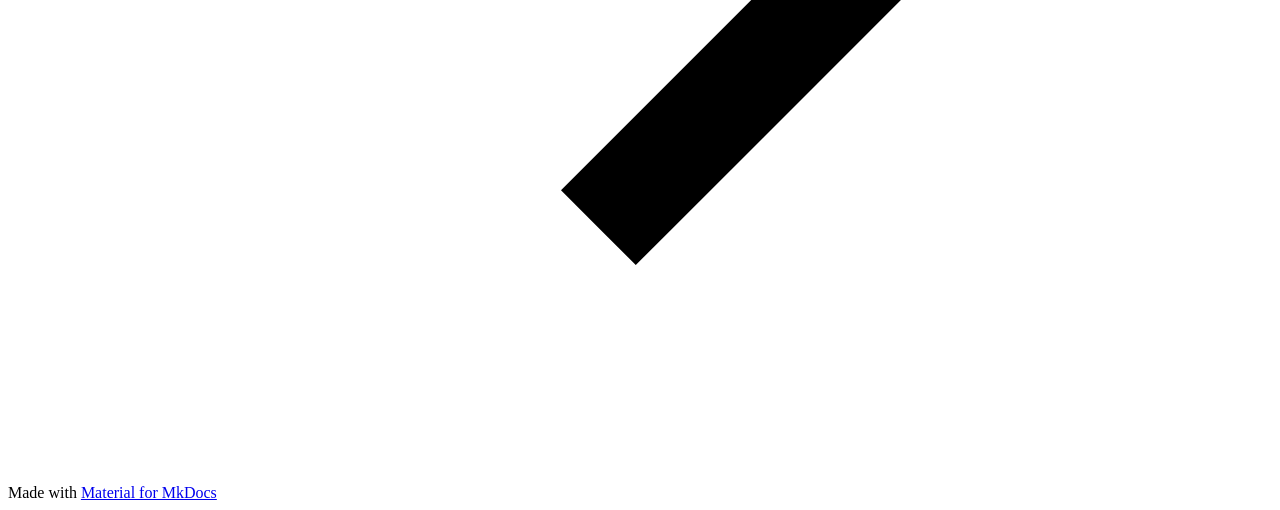
==== commit bef50adf: "Deployed 273d715 with MkDocs version: 1.6.1" ====
--- a/index.html
+++ b/index.html
@@ -717,23 +717,27 @@
 </span></code></pre></div>
 <h2 id="basics">Basics<a class="headerlink" href="#basics" title="Permanent link">#</a></h2>
 <p><code>polars-st</code> provides geometry operations under the namespace <code>st</code> on Polars <a class="autorefs autorefs-internal" title="&lt;span class=&quot;doc doc-object-name doc-class-name&quot;&gt;polars_st.GeoExpr&lt;/span&gt;" href="api-reference/geoexpr/#polars_st.GeoExpr"><code>Expr</code></a>, <a class="autorefs autorefs-internal" title="&lt;span class=&quot;doc doc-object-name doc-class-name&quot;&gt;polars_st.GeoSeries&lt;/span&gt;" href="api-reference/geoseries/#polars_st.GeoSeries"><code>Series</code></a>, <a class="autorefs autorefs-internal" title="&lt;span class=&quot;doc doc-object-name doc-class-name&quot;&gt;polars_st.GeoDataFrame&lt;/span&gt;" href="api-reference/geodataframe/#polars_st.GeoDataFrame"><code>DataFrame</code></a> and  <a class="autorefs autorefs-internal" title="&lt;span class=&quot;doc doc-object-name doc-class-name&quot;&gt;polars_st.GeoLazyFrame&lt;/span&gt;" href="api-reference/geolazyframe/#polars_st.GeoLazyFrame"><code>LazyFrame</code></a>. Functions used to read files or parse geometries are available at the module root. Here's a basic example:</p>
-<div class="language-pycon highlight"><pre><span></span><code><span id="__span-1-1"><a id="__codelineno-1-1" name="__codelineno-1-1" href="#__codelineno-1-1"></a><span class="gp">&gt;&gt;&gt; </span><span class="kn">import</span><span class="w"> </span><span class="nn">polars</span><span class="w"> </span><span class="k">as</span><span class="w"> </span><span class="nn">pl</span>
-</span><span id="__span-1-2"><a id="__codelineno-1-2" name="__codelineno-1-2" href="#__codelineno-1-2"></a><span class="gp">&gt;&gt;&gt; </span><span class="kn">import</span><span class="w"> </span><span class="nn">polars_st</span><span class="w"> </span><span class="k">as</span><span class="w"> </span><span class="nn">st</span>
-</span><span id="__span-1-3"><a id="__codelineno-1-3" name="__codelineno-1-3" href="#__codelineno-1-3"></a><span class="gp">&gt;&gt;&gt; </span><span class="n">df</span> <span class="o">=</span> <span class="n">pl</span><span class="o">.</span><span class="n">DataFrame</span><span class="p">({</span>
-</span><span id="__span-1-4"><a id="__codelineno-1-4" name="__codelineno-1-4" href="#__codelineno-1-4"></a><span class="gp">... </span>    <span class="s2">&quot;geometry&quot;</span><span class="p">:</span> <span class="p">[</span>
-</span><span id="__span-1-5"><a id="__codelineno-1-5" name="__codelineno-1-5" href="#__codelineno-1-5"></a><span class="gp">... </span>        <span class="s2">&quot;POLYGON ((0 0, 0 1, 1 1, 1 0, 0 0))&quot;</span><span class="p">,</span>
-</span><span id="__span-1-6"><a id="__codelineno-1-6" name="__codelineno-1-6" href="#__codelineno-1-6"></a><span class="gp">... </span>        <span class="s2">&quot;POLYGON ((0 0, 0 1, 1 1, 0 0))&quot;</span><span class="p">,</span>
-</span><span id="__span-1-7"><a id="__codelineno-1-7" name="__codelineno-1-7" href="#__codelineno-1-7"></a><span class="gp">... </span>    <span class="p">]</span>
-</span><span id="__span-1-8"><a id="__codelineno-1-8" name="__codelineno-1-8" href="#__codelineno-1-8"></a><span class="gp">... </span><span class="p">})</span>
-</span><span id="__span-1-9"><a id="__codelineno-1-9" name="__codelineno-1-9" href="#__codelineno-1-9"></a><span class="gp">&gt;&gt;&gt; </span><span class="n">gdf</span> <span class="o">=</span> <span class="n">df</span><span class="o">.</span><span class="n">select</span><span class="p">(</span><span class="n">geometry</span><span class="o">=</span><span class="n">st</span><span class="o">.</span><span class="n">from_wkt</span><span class="p">(</span><span class="s2">&quot;geometry&quot;</span><span class="p">))</span>
-</span><span id="__span-1-10"><a id="__codelineno-1-10" name="__codelineno-1-10" href="#__codelineno-1-10"></a><span class="gp">&gt;&gt;&gt; </span><span class="n">area</span> <span class="o">=</span> <span class="n">gdf</span><span class="o">.</span><span class="n">select</span><span class="p">(</span><span class="n">pl</span><span class="o">.</span><span class="n">col</span><span class="p">(</span><span class="s2">&quot;geometry&quot;</span><span class="p">)</span><span class="o">.</span><span class="n">st</span><span class="o">.</span><span class="n">area</span><span class="p">())</span>
+<div class="language-pycon highlight"><pre><span></span><code><span id="__span-1-1"><a id="__codelineno-1-1" name="__codelineno-1-1" href="#__codelineno-1-1"></a><span class="gp">&gt;&gt;&gt; </span><span class="kn">import</span><span class="w"> </span><span class="nn">polars_st</span><span class="w"> </span><span class="k">as</span><span class="w"> </span><span class="nn">st</span>
+</span><span id="__span-1-2"><a id="__codelineno-1-2" name="__codelineno-1-2" href="#__codelineno-1-2"></a><span class="gp">&gt;&gt;&gt; </span><span class="n">gdf</span> <span class="o">=</span> <span class="n">st</span><span class="o">.</span><span class="n">GeoDataFrame</span><span class="p">({</span>
+</span><span id="__span-1-3"><a id="__codelineno-1-3" name="__codelineno-1-3" href="#__codelineno-1-3"></a><span class="gp">... </span>    <span class="s2">&quot;geometry&quot;</span><span class="p">:</span> <span class="p">[</span>
+</span><span id="__span-1-4"><a id="__codelineno-1-4" name="__codelineno-1-4" href="#__codelineno-1-4"></a><span class="gp">... </span>        <span class="s2">&quot;POLYGON ((0 0, 0 1, 1 1, 1 0, 0 0))&quot;</span><span class="p">,</span>
+</span><span id="__span-1-5"><a id="__codelineno-1-5" name="__codelineno-1-5" href="#__codelineno-1-5"></a><span class="gp">... </span>        <span class="s2">&quot;POLYGON ((0 0, 0 1, 1 1, 0 0))&quot;</span><span class="p">,</span>
+</span><span id="__span-1-6"><a id="__codelineno-1-6" name="__codelineno-1-6" href="#__codelineno-1-6"></a><span class="gp">... </span>    <span class="p">]</span>
+</span><span id="__span-1-7"><a id="__codelineno-1-7" name="__codelineno-1-7" href="#__codelineno-1-7"></a><span class="gp">... </span><span class="p">})</span>
+</span><span id="__span-1-8"><a id="__codelineno-1-8" name="__codelineno-1-8" href="#__codelineno-1-8"></a><span class="gp">&gt;&gt;&gt; </span><span class="n">area</span> <span class="o">=</span> <span class="n">gdf</span><span class="o">.</span><span class="n">select</span><span class="p">(</span><span class="n">st</span><span class="o">.</span><span class="n">geom</span><span class="p">(</span><span class="s2">&quot;geometry&quot;</span><span class="p">)</span><span class="o">.</span><span class="n">st</span><span class="o">.</span><span class="n">area</span><span class="p">())</span>
 </span></code></pre></div>
-<p>If you have type checking enabled, you might face this error: <code>Cannot access member « st » for class  « Expr »</code>. In order to support autocompletions and type checking for the <code>st</code> namespace, <code>polars-st</code> provides a utility function <a class="autorefs autorefs-internal" title="&lt;span class=&quot;doc doc-object-name doc-function-name&quot;&gt;polars_st.geom&lt;/span&gt;" href="api-reference/columns/#polars_st.geom"><code>st.geom</code></a>, with the same signature as <a href="https://docs.pola.rs/api/python/stable/reference/expressions/col.html"><code>pl.col</code></a>, but which returns <a class="autorefs autorefs-internal" title="&lt;span class=&quot;doc doc-object-name doc-class-name&quot;&gt;polars_st.GeoExpr&lt;/span&gt;" href="api-reference/geoexpr/#polars_st.GeoExpr"><code>GeoExpr</code></a> instead of <a href="https://docs.pola.rs/api/python/stable/reference/expressions/index.html"><code>Expr</code></a>. <a class="autorefs autorefs-internal" title="&lt;span class=&quot;doc doc-object-name doc-class-name&quot;&gt;polars_st.GeoExpr&lt;/span&gt;" href="api-reference/geoexpr/#polars_st.GeoExpr"><code>GeoExpr</code></a> is (kinda) just a type alias to polars <code>Expr</code> with type annotations added for the <code>st</code> namespace. It is therefore recommended that you use <a class="autorefs autorefs-internal" title="&lt;span class=&quot;doc doc-object-name doc-function-name&quot;&gt;polars_st.geom&lt;/span&gt;" href="api-reference/columns/#polars_st.geom"><code>st.geom</code></a> instead of <code>pl.col</code> to query geometry columns.</p>
+<p>Behind the scenes, the GeoDataFrame constructor will parse each geometry from the user input into its EWKB internal representation. WKT is used as an example here but <a href="/api-reference/creation">many different type of input are supported</a>. If the spatial data you have is already in a Series, you can also call the parser functions directly;</p>
+<div class="language-pycon highlight"><pre><span></span><code><span id="__span-2-1"><a id="__codelineno-2-1" name="__codelineno-2-1" href="#__codelineno-2-1"></a><span class="gp">&gt;&gt;&gt; </span><span class="n">s</span> <span class="o">=</span> <span class="n">pl</span><span class="o">.</span><span class="n">Series</span><span class="p">([</span><span class="s2">&quot;POLYGON ((0 0, 0 1, 1 1, 1 0, 0 0))&quot;</span><span class="p">,</span> <span class="s2">&quot;POLYGON ((0 0, 0 1, 1 1, 0 0))&quot;</span><span class="p">])</span>
+</span><span id="__span-2-2"><a id="__codelineno-2-2" name="__codelineno-2-2" href="#__codelineno-2-2"></a><span class="gp">&gt;&gt;&gt; </span><span class="n">gdf</span> <span class="o">=</span> <span class="n">pl</span><span class="o">.</span><span class="n">select</span><span class="p">(</span><span class="n">geometry</span><span class="o">=</span><span class="n">st</span><span class="o">.</span><span class="n">from_wkt</span><span class="p">(</span><span class="s2">&quot;geometry&quot;</span><span class="p">))</span>
+</span></code></pre></div>
+<p>In polars-st, the <code>GeoDataFrame</code> constructor is just a utility returning a regular polars <code>DataFrame</code>. 
+As a result, the <code>gdf</code> object will be exactly identical in the two examples above. </p>
+<p>In order to support autocompletions and type checking for the <code>st</code> namespace, <code>polars-st</code> provides a utility function <a class="autorefs autorefs-internal" title="&lt;span class=&quot;doc doc-object-name doc-function-name&quot;&gt;polars_st.geom&lt;/span&gt;" href="api-reference/columns/#polars_st.geom"><code>st.geom</code></a>, with the same signature as <a href="https://docs.pola.rs/api/python/stable/reference/expressions/col.html"><code>pl.col</code></a>, but which returns <a class="autorefs autorefs-internal" title="&lt;span class=&quot;doc doc-object-name doc-class-name&quot;&gt;polars_st.GeoExpr&lt;/span&gt;" href="api-reference/geoexpr/#polars_st.GeoExpr"><code>GeoExpr</code></a> instead of <a href="https://docs.pola.rs/api/python/stable/reference/expressions/index.html"><code>Expr</code></a>. <a class="autorefs autorefs-internal" title="&lt;span class=&quot;doc doc-object-name doc-class-name&quot;&gt;polars_st.GeoExpr&lt;/span&gt;" href="api-reference/geoexpr/#polars_st.GeoExpr"><code>GeoExpr</code></a> is (kinda) just a type alias to polars <code>Expr</code> with type annotations added for the <code>st</code> namespace. It is therefore recommended that you use <a class="autorefs autorefs-internal" title="&lt;span class=&quot;doc doc-object-name doc-function-name&quot;&gt;polars_st.geom&lt;/span&gt;" href="api-reference/columns/#polars_st.geom"><code>st.geom</code></a> instead of <code>pl.col</code> to query geometry columns - even though both will yield identical results.</p>
 <p>In addition to type checking, <a class="autorefs autorefs-internal" title="&lt;span class=&quot;doc doc-object-name doc-function-name&quot;&gt;polars_st.geom&lt;/span&gt;" href="api-reference/columns/#polars_st.geom"><code>st.geom</code></a> also has a trick up its sleeve: assuming the geometry column matches the default ("geometry"), you can even omit typing the column name entirely:</p>
-<div class="language-pycon highlight"><pre><span></span><code><span id="__span-2-1"><a id="__codelineno-2-1" name="__codelineno-2-1" href="#__codelineno-2-1"></a><span class="gp">&gt;&gt;&gt; </span><span class="n">area</span> <span class="o">=</span> <span class="n">gdf</span><span class="o">.</span><span class="n">select</span><span class="p">(</span><span class="n">st</span><span class="o">.</span><span class="n">geom</span><span class="p">()</span><span class="o">.</span><span class="n">st</span><span class="o">.</span><span class="n">area</span><span class="p">())</span>
+<div class="language-pycon highlight"><pre><span></span><code><span id="__span-3-1"><a id="__codelineno-3-1" name="__codelineno-3-1" href="#__codelineno-3-1"></a><span class="gp">&gt;&gt;&gt; </span><span class="n">area</span> <span class="o">=</span> <span class="n">gdf</span><span class="o">.</span><span class="n">select</span><span class="p">(</span><span class="n">st</span><span class="o">.</span><span class="n">geom</span><span class="p">()</span><span class="o">.</span><span class="n">st</span><span class="o">.</span><span class="n">area</span><span class="p">())</span>
 </span></code></pre></div>
 <p>Even better, operations that involves a single geometry can be called in a simpler form:</p>
-<div class="language-pycon highlight"><pre><span></span><code><span id="__span-3-1"><a id="__codelineno-3-1" name="__codelineno-3-1" href="#__codelineno-3-1"></a><span class="gp">&gt;&gt;&gt; </span><span class="n">area</span> <span class="o">=</span> <span class="n">gdf</span><span class="o">.</span><span class="n">select</span><span class="p">(</span><span class="n">st</span><span class="o">.</span><span class="n">area</span><span class="p">())</span>
+<div class="language-pycon highlight"><pre><span></span><code><span id="__span-4-1"><a id="__codelineno-4-1" name="__codelineno-4-1" href="#__codelineno-4-1"></a><span class="gp">&gt;&gt;&gt; </span><span class="n">area</span> <span class="o">=</span> <span class="n">gdf</span><span class="o">.</span><span class="n">select</span><span class="p">(</span><span class="n">st</span><span class="o">.</span><span class="n">area</span><span class="p">())</span>
 </span></code></pre></div>
 
 
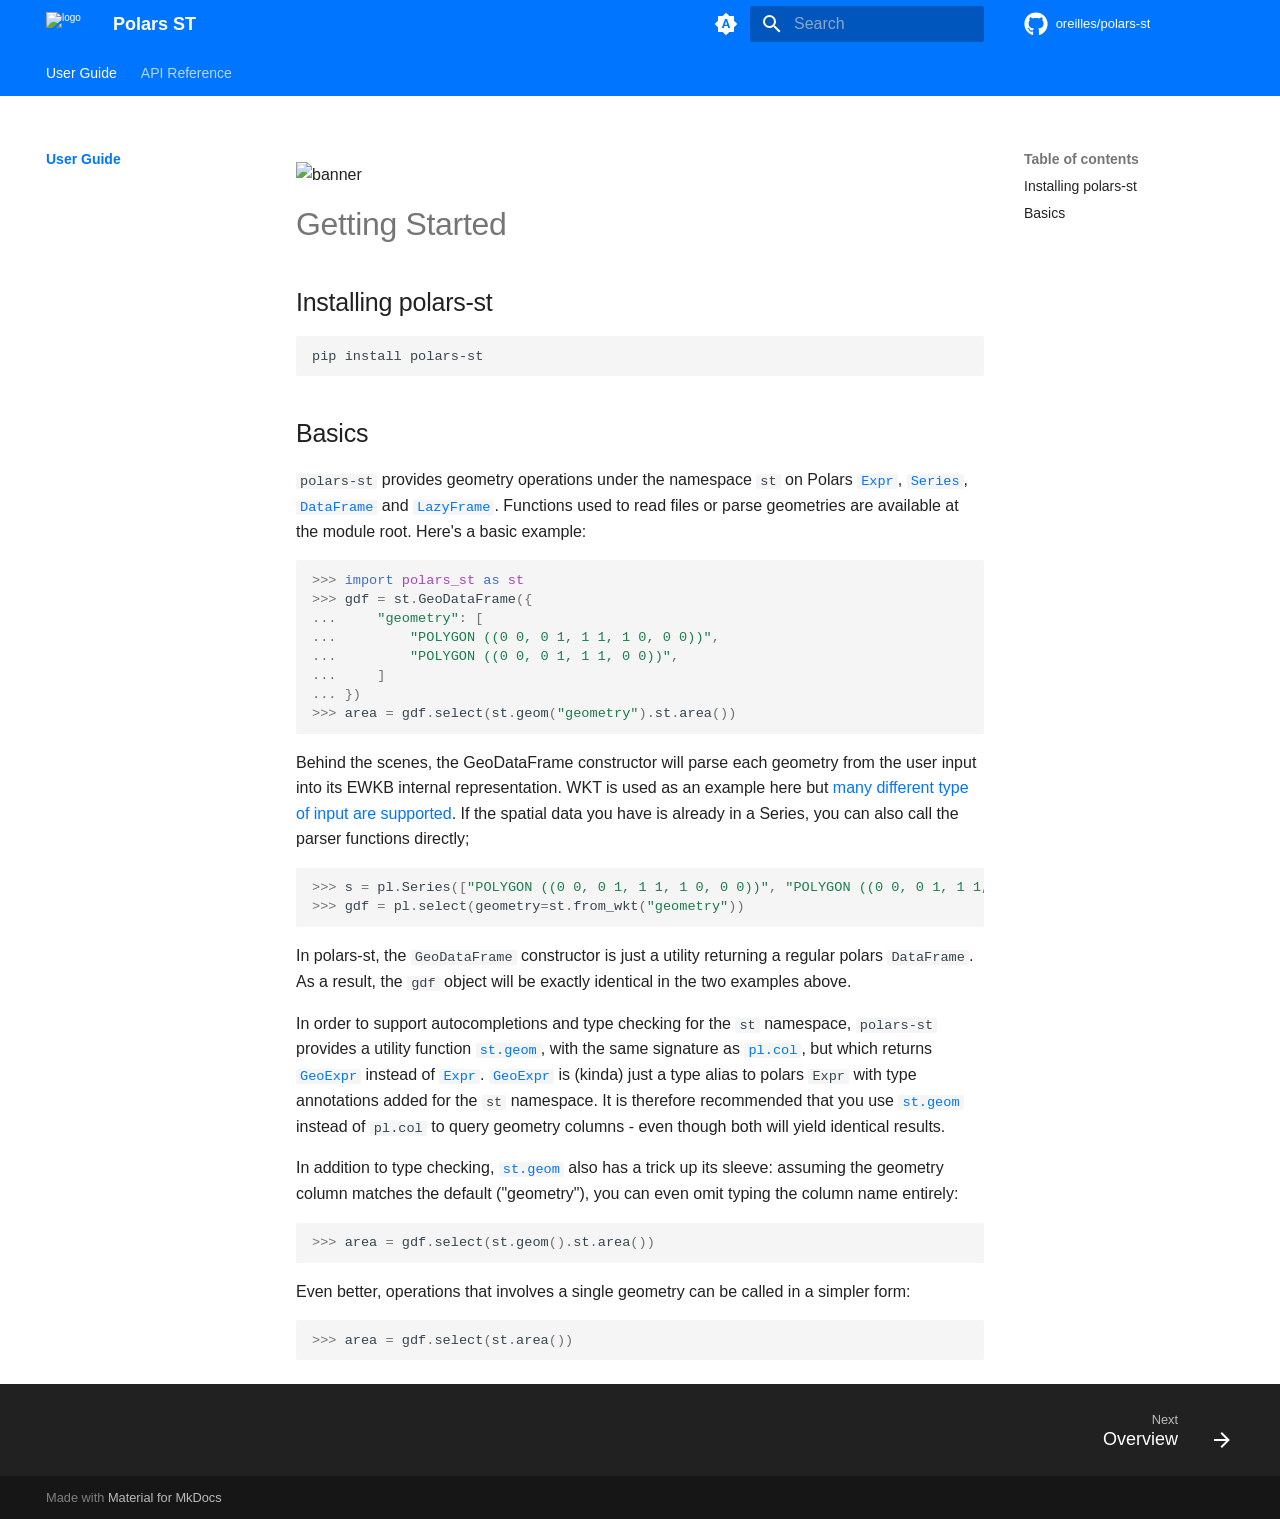
==== commit 9f64bc3f: "Deployed f5476d2 with MkDocs version: 1.6.1" ====
--- a/index.html
+++ b/index.html
@@ -15,8 +15,11 @@
         <link rel="next" href="api-reference/">
       
       
+        
+      
+      
       <link rel="icon" href="https://raw.githubusercontent.com/Oreilles/polars-st/main/assets/favicon.svg">
-      <meta name="generator" content="mkdocs-1.6.1, mkdocs-material-9.6.11">
+      <meta name="generator" content="mkdocs-1.6.1, mkdocs-material-9.7.7">
     
     
       
@@ -24,10 +27,10 @@
       
     
     
-      <link rel="stylesheet" href="assets/stylesheets/main.4af4bdda.min.css">
-      
-        
-        <link rel="stylesheet" href="assets/stylesheets/palette.06af60db.min.css">
+      <link rel="stylesheet" href="assets/stylesheets/main.ec1eaa64.min.css">
+      
+        
+        <link rel="stylesheet" href="assets/stylesheets/palette.ab4e12ef.min.css">
       
       
 
@@ -54,7 +57,6 @@
     
       
 
-    
     
     
   </head>
@@ -209,7 +211,7 @@
         <a href="https://github.com/oreilles/polars-st" title="Go to repository" class="md-source" data-md-component="source">
   <div class="md-source__icon md-icon">
     
-    <svg xmlns="http://www.w3.org/2000/svg" viewBox="0 0 496 512"><!--! Font Awesome Free 6.7.2 by @fontawesome - https://fontawesome.com License - https://fontawesome.com/license/free (Icons: CC BY 4.0, Fonts: SIL OFL 1.1, Code: MIT License) Copyright 2024 Fonticons, Inc.--><path d="M165.9 397.4c0 2-2.3 3.6-5.2 3.6-3.3.3-5.6-1.3-5.6-3.6 0-2 2.3-3.6 5.2-3.6 3-.3 5.6 1.3 5.6 3.6m-31.1-4.5c-.7 2 1.3 4.3 4.3 4.9 2.6 1 5.6 0 6.2-2s-1.3-4.3-4.3-5.2c-2.6-.7-5.5.3-6.2 2.3m44.2-1.7c-2.9.7-4.9 2.6-4.6 4.9.3 2 2.9 3.3 5.9 2.6 2.9-.7 4.9-2.6 4.6-4.6-.3-1.9-3-3.2-5.9-2.9M244.8 8C106.1 8 0 113.3 0 252c0 110.9 69.8 205.8 169.5 239.2 12.8 2.3 17.3-5.6 17.3-12.1 0-6.2-.3-40.4-.3-61.4 0 0-70 15-84.7-29.8 0 0-11.4-29.1-27.8-36.6 0 0-22.9-15.7 1.6-15.4 0 0 24.9 2 38.6 25.8 21.9 38.6 58.6 27.5 72.9 20.9 2.3-16 8.8-27.1 16-33.7-55.9-6.2-112.3-14.3-112.3-110.5 0-27.5 7.6-41.3 23.6-58.9-2.6-6.5-11.1-33.3 2.6-67.9 20.9-6.5 69 27 69 27 20-5.6 41.5-8.5 62.8-8.5s42.8 2.9 62.8 8.5c0 0 48.1-33.6 69-27 13.7 34.7 5.2 61.4 2.6 67.9 16 17.7 25.8 31.5 25.8 58.9 0 96.5-58.9 104.2-114.8 110.5 9.2 7.9 17 22.9 17 46.4 0 33.7-.3 75.4-.3 83.6 0 6.5 4.6 14.4 17.3 12.1C428.2 457.8 496 362.9 496 252 496 113.3 383.5 8 244.8 8M97.2 352.9c-1.3 1-1 3.3.7 5.2 1.6 1.6 3.9 2.3 5.2 1 1.3-1 1-3.3-.7-5.2-1.6-1.6-3.9-2.3-5.2-1m-10.8-8.1c-.7 1.3.3 2.9 2.3 3.9 1.6 1 3.6.7 4.3-.7.7-1.3-.3-2.9-2.3-3.9-2-.6-3.6-.3-4.3.7m32.4 35.6c-1.6 1.3-1 4.3 1.3 6.2 2.3 2.3 5.2 2.6 6.5 1 1.3-1.3.7-4.3-1.3-6.2-2.2-2.3-5.2-2.6-6.5-1m-11.4-14.7c-1.6 1-1.6 3.6 0 5.9s4.3 3.3 5.6 2.3c1.6-1.3 1.6-3.9 0-6.2-1.4-2.3-4-3.3-5.6-2"/></svg>
+    <svg xmlns="http://www.w3.org/2000/svg" viewBox="0 0 512 512"><!--! Font Awesome Free 7.1.0 by @fontawesome - https://fontawesome.com License - https://fontawesome.com/license/free (Icons: CC BY 4.0, Fonts: SIL OFL 1.1, Code: MIT License) Copyright 2025 Fonticons, Inc.--><path d="M173.9 397.4c0 2-2.3 3.6-5.2 3.6-3.3.3-5.6-1.3-5.6-3.6 0-2 2.3-3.6 5.2-3.6 3-.3 5.6 1.3 5.6 3.6m-31.1-4.5c-.7 2 1.3 4.3 4.3 4.9 2.6 1 5.6 0 6.2-2s-1.3-4.3-4.3-5.2c-2.6-.7-5.5.3-6.2 2.3m44.2-1.7c-2.9.7-4.9 2.6-4.6 4.9.3 2 2.9 3.3 5.9 2.6 2.9-.7 4.9-2.6 4.6-4.6-.3-1.9-3-3.2-5.9-2.9M252.8 8C114.1 8 8 113.3 8 252c0 110.9 69.8 205.8 169.5 239.2 12.8 2.3 17.3-5.6 17.3-12.1 0-6.2-.3-40.4-.3-61.4 0 0-70 15-84.7-29.8 0 0-11.4-29.1-27.8-36.6 0 0-22.9-15.7 1.6-15.4 0 0 24.9 2 38.6 25.8 21.9 38.6 58.6 27.5 72.9 20.9 2.3-16 8.8-27.1 16-33.7-55.9-6.2-112.3-14.3-112.3-110.5 0-27.5 7.6-41.3 23.6-58.9-2.6-6.5-11.1-33.3 2.6-67.9 20.9-6.5 69 27 69 27 20-5.6 41.5-8.5 62.8-8.5s42.8 2.9 62.8 8.5c0 0 48.1-33.6 69-27 13.7 34.7 5.2 61.4 2.6 67.9 16 17.7 25.8 31.5 25.8 58.9 0 96.5-58.9 104.2-114.8 110.5 9.2 7.9 17 22.9 17 46.4 0 33.7-.3 75.4-.3 83.6 0 6.5 4.6 14.4 17.3 12.1C436.2 457.8 504 362.9 504 252 504 113.3 391.5 8 252.8 8M105.2 352.9c-1.3 1-1 3.3.7 5.2 1.6 1.6 3.9 2.3 5.2 1 1.3-1 1-3.3-.7-5.2-1.6-1.6-3.9-2.3-5.2-1m-10.8-8.1c-.7 1.3.3 2.9 2.3 3.9 1.6 1 3.6.7 4.3-.7.7-1.3-.3-2.9-2.3-3.9-2-.6-3.6-.3-4.3.7m32.4 35.6c-1.6 1.3-1 4.3 1.3 6.2 2.3 2.3 5.2 2.6 6.5 1 1.3-1.3.7-4.3-1.3-6.2-2.2-2.3-5.2-2.6-6.5-1m-11.4-14.7c-1.6 1-1.6 3.6 0 5.9s4.3 3.3 5.6 2.3c1.6-1.3 1.6-3.9 0-6.2-1.4-2.3-4-3.3-5.6-2"/></svg>
   </div>
   <div class="md-source__repository">
     oreilles/polars-st
@@ -311,7 +313,7 @@
       <a href="https://github.com/oreilles/polars-st" title="Go to repository" class="md-source" data-md-component="source">
   <div class="md-source__icon md-icon">
     
-    <svg xmlns="http://www.w3.org/2000/svg" viewBox="0 0 496 512"><!--! Font Awesome Free 6.7.2 by @fontawesome - https://fontawesome.com License - https://fontawesome.com/license/free (Icons: CC BY 4.0, Fonts: SIL OFL 1.1, Code: MIT License) Copyright 2024 Fonticons, Inc.--><path d="M165.9 397.4c0 2-2.3 3.6-5.2 3.6-3.3.3-5.6-1.3-5.6-3.6 0-2 2.3-3.6 5.2-3.6 3-.3 5.6 1.3 5.6 3.6m-31.1-4.5c-.7 2 1.3 4.3 4.3 4.9 2.6 1 5.6 0 6.2-2s-1.3-4.3-4.3-5.2c-2.6-.7-5.5.3-6.2 2.3m44.2-1.7c-2.9.7-4.9 2.6-4.6 4.9.3 2 2.9 3.3 5.9 2.6 2.9-.7 4.9-2.6 4.6-4.6-.3-1.9-3-3.2-5.9-2.9M244.8 8C106.1 8 0 113.3 0 252c0 110.9 69.8 205.8 169.5 239.2 12.8 2.3 17.3-5.6 17.3-12.1 0-6.2-.3-40.4-.3-61.4 0 0-70 15-84.7-29.8 0 0-11.4-29.1-27.8-36.6 0 0-22.9-15.7 1.6-15.4 0 0 24.9 2 38.6 25.8 21.9 38.6 58.6 27.5 72.9 20.9 2.3-16 8.8-27.1 16-33.7-55.9-6.2-112.3-14.3-112.3-110.5 0-27.5 7.6-41.3 23.6-58.9-2.6-6.5-11.1-33.3 2.6-67.9 20.9-6.5 69 27 69 27 20-5.6 41.5-8.5 62.8-8.5s42.8 2.9 62.8 8.5c0 0 48.1-33.6 69-27 13.7 34.7 5.2 61.4 2.6 67.9 16 17.7 25.8 31.5 25.8 58.9 0 96.5-58.9 104.2-114.8 110.5 9.2 7.9 17 22.9 17 46.4 0 33.7-.3 75.4-.3 83.6 0 6.5 4.6 14.4 17.3 12.1C428.2 457.8 496 362.9 496 252 496 113.3 383.5 8 244.8 8M97.2 352.9c-1.3 1-1 3.3.7 5.2 1.6 1.6 3.9 2.3 5.2 1 1.3-1 1-3.3-.7-5.2-1.6-1.6-3.9-2.3-5.2-1m-10.8-8.1c-.7 1.3.3 2.9 2.3 3.9 1.6 1 3.6.7 4.3-.7.7-1.3-.3-2.9-2.3-3.9-2-.6-3.6-.3-4.3.7m32.4 35.6c-1.6 1.3-1 4.3 1.3 6.2 2.3 2.3 5.2 2.6 6.5 1 1.3-1.3.7-4.3-1.3-6.2-2.2-2.3-5.2-2.6-6.5-1m-11.4-14.7c-1.6 1-1.6 3.6 0 5.9s4.3 3.3 5.6 2.3c1.6-1.3 1.6-3.9 0-6.2-1.4-2.3-4-3.3-5.6-2"/></svg>
+    <svg xmlns="http://www.w3.org/2000/svg" viewBox="0 0 512 512"><!--! Font Awesome Free 7.1.0 by @fontawesome - https://fontawesome.com License - https://fontawesome.com/license/free (Icons: CC BY 4.0, Fonts: SIL OFL 1.1, Code: MIT License) Copyright 2025 Fonticons, Inc.--><path d="M173.9 397.4c0 2-2.3 3.6-5.2 3.6-3.3.3-5.6-1.3-5.6-3.6 0-2 2.3-3.6 5.2-3.6 3-.3 5.6 1.3 5.6 3.6m-31.1-4.5c-.7 2 1.3 4.3 4.3 4.9 2.6 1 5.6 0 6.2-2s-1.3-4.3-4.3-5.2c-2.6-.7-5.5.3-6.2 2.3m44.2-1.7c-2.9.7-4.9 2.6-4.6 4.9.3 2 2.9 3.3 5.9 2.6 2.9-.7 4.9-2.6 4.6-4.6-.3-1.9-3-3.2-5.9-2.9M252.8 8C114.1 8 8 113.3 8 252c0 110.9 69.8 205.8 169.5 239.2 12.8 2.3 17.3-5.6 17.3-12.1 0-6.2-.3-40.4-.3-61.4 0 0-70 15-84.7-29.8 0 0-11.4-29.1-27.8-36.6 0 0-22.9-15.7 1.6-15.4 0 0 24.9 2 38.6 25.8 21.9 38.6 58.6 27.5 72.9 20.9 2.3-16 8.8-27.1 16-33.7-55.9-6.2-112.3-14.3-112.3-110.5 0-27.5 7.6-41.3 23.6-58.9-2.6-6.5-11.1-33.3 2.6-67.9 20.9-6.5 69 27 69 27 20-5.6 41.5-8.5 62.8-8.5s42.8 2.9 62.8 8.5c0 0 48.1-33.6 69-27 13.7 34.7 5.2 61.4 2.6 67.9 16 17.7 25.8 31.5 25.8 58.9 0 96.5-58.9 104.2-114.8 110.5 9.2 7.9 17 22.9 17 46.4 0 33.7-.3 75.4-.3 83.6 0 6.5 4.6 14.4 17.3 12.1C436.2 457.8 504 362.9 504 252 504 113.3 391.5 8 252.8 8M105.2 352.9c-1.3 1-1 3.3.7 5.2 1.6 1.6 3.9 2.3 5.2 1 1.3-1 1-3.3-.7-5.2-1.6-1.6-3.9-2.3-5.2-1m-10.8-8.1c-.7 1.3.3 2.9 2.3 3.9 1.6 1 3.6.7 4.3-.7.7-1.3-.3-2.9-2.3-3.9-2-.6-3.6-.3-4.3.7m32.4 35.6c-1.6 1.3-1 4.3 1.3 6.2 2.3 2.3 5.2 2.6 6.5 1 1.3-1.3.7-4.3-1.3-6.2-2.2-2.3-5.2-2.6-6.5-1m-11.4-14.7c-1.6 1-1.6 3.6 0 5.9s4.3 3.3 5.6 2.3c1.6-1.3 1.6-3.9 0-6.2-1.4-2.3-4-3.3-5.6-2"/></svg>
   </div>
   <div class="md-source__repository">
     oreilles/polars-st
@@ -359,9 +361,14 @@
   
   
   <span class="md-ellipsis">
+    
+  
     User Guide
-    
-  </span>
+  
+
+    
+  </span>
+  
   
 
             </a>
@@ -371,7 +378,11 @@
         <nav class="md-nav" data-md-level="1" aria-labelledby="__nav_1_label" aria-expanded="true">
           <label class="md-nav__title" for="__nav_1">
             <span class="md-nav__icon md-icon"></span>
-            User Guide
+            
+  
+    User Guide
+  
+
           </label>
           <ul class="md-nav__list" data-md-scrollfix>
             
@@ -413,6 +424,8 @@
       
         
       
+        
+      
     
     
     
@@ -433,9 +446,14 @@
   
   
   <span class="md-ellipsis">
+    
+  
     API Reference
-    
-  </span>
+  
+
+    
+  </span>
+  
   
 
             </a>
@@ -450,7 +468,11 @@
         <nav class="md-nav" data-md-level="1" aria-labelledby="__nav_2_label" aria-expanded="false">
           <label class="md-nav__title" for="__nav_2">
             <span class="md-nav__icon md-icon"></span>
-            API Reference
+            
+  
+    API Reference
+  
+
           </label>
           <ul class="md-nav__list" data-md-scrollfix>
             
@@ -468,9 +490,14 @@
   
   
   <span class="md-ellipsis">
+    
+  
     Geometry creation
-    
-  </span>
+  
+
+    
+  </span>
+  
   
 
       </a>
@@ -491,9 +518,14 @@
   
   
   <span class="md-ellipsis">
+    
+  
     Column Selection
-    
-  </span>
+  
+
+    
+  </span>
+  
   
 
       </a>
@@ -514,9 +546,14 @@
   
   
   <span class="md-ellipsis">
+    
+  
     Expression Shorthand
-    
-  </span>
+  
+
+    
+  </span>
+  
   
 
       </a>
@@ -537,9 +574,14 @@
   
   
   <span class="md-ellipsis">
+    
+  
     GeoExpr
-    
-  </span>
+  
+
+    
+  </span>
+  
   
 
       </a>
@@ -560,9 +602,14 @@
   
   
   <span class="md-ellipsis">
+    
+  
     GeoSeries
-    
-  </span>
+  
+
+    
+  </span>
+  
   
 
       </a>
@@ -583,9 +630,14 @@
   
   
   <span class="md-ellipsis">
+    
+  
     GeoDataFrame
-    
-  </span>
+  
+
+    
+  </span>
+  
   
 
       </a>
@@ -606,9 +658,14 @@
   
   
   <span class="md-ellipsis">
+    
+  
     GeoLazyFrame
-    
-  </span>
+  
+
+    
+  </span>
+  
   
 
       </a>
@@ -629,9 +686,42 @@
   
   
   <span class="md-ellipsis">
+    
+  
     Typing
-    
-  </span>
+  
+
+    
+  </span>
+  
+  
+
+      </a>
+    </li>
+  
+
+              
+            
+              
+                
+  
+  
+  
+  
+    <li class="md-nav__item">
+      <a href="api-reference/enums/" class="md-nav__link">
+        
+  
+  
+  <span class="md-ellipsis">
+    
+  
+    Enums
+  
+
+    
+  </span>
+  
   
 
       </a>
@@ -676,7 +766,9 @@
         <li class="md-nav__item">
   <a href="#installing-polars-st" class="md-nav__link">
     <span class="md-ellipsis">
-      Installing polars-st
+      
+        Installing polars-st
+      
     </span>
   </a>
   
@@ -685,7 +777,9 @@
         <li class="md-nav__item">
   <a href="#basics" class="md-nav__link">
     <span class="md-ellipsis">
-      Basics
+      
+        Basics
+      
     </span>
   </a>
   
@@ -701,6 +795,7 @@
           
           
             <div class="md-content" data-md-component="content">
+              
               <article class="md-content__inner md-typeset">
                 
                   
@@ -726,7 +821,7 @@
 </span><span id="__span-1-7"><a id="__codelineno-1-7" name="__codelineno-1-7" href="#__codelineno-1-7"></a><span class="gp">... </span><span class="p">})</span>
 </span><span id="__span-1-8"><a id="__codelineno-1-8" name="__codelineno-1-8" href="#__codelineno-1-8"></a><span class="gp">&gt;&gt;&gt; </span><span class="n">area</span> <span class="o">=</span> <span class="n">gdf</span><span class="o">.</span><span class="n">select</span><span class="p">(</span><span class="n">st</span><span class="o">.</span><span class="n">geom</span><span class="p">(</span><span class="s2">&quot;geometry&quot;</span><span class="p">)</span><span class="o">.</span><span class="n">st</span><span class="o">.</span><span class="n">area</span><span class="p">())</span>
 </span></code></pre></div>
-<p>Behind the scenes, the GeoDataFrame constructor will parse each geometry from the user input into its EWKB internal representation. WKT is used as an example here but <a href="/api-reference/creation">many different type of input are supported</a>. If the spatial data you have is already in a Series, you can also call the parser functions directly;</p>
+<p>Behind the scenes, the GeoDataFrame constructor will parse each geometry from the user input into its EWKB internal representation. WKT is used as an example here but <a href="api-reference/creation/">many different type of input are supported</a>. If the spatial data you have is already in a Series, you can also call the parser functions directly;</p>
 <div class="language-pycon highlight"><pre><span></span><code><span id="__span-2-1"><a id="__codelineno-2-1" name="__codelineno-2-1" href="#__codelineno-2-1"></a><span class="gp">&gt;&gt;&gt; </span><span class="n">s</span> <span class="o">=</span> <span class="n">pl</span><span class="o">.</span><span class="n">Series</span><span class="p">([</span><span class="s2">&quot;POLYGON ((0 0, 0 1, 1 1, 1 0, 0 0))&quot;</span><span class="p">,</span> <span class="s2">&quot;POLYGON ((0 0, 0 1, 1 1, 0 0))&quot;</span><span class="p">])</span>
 </span><span id="__span-2-2"><a id="__codelineno-2-2" name="__codelineno-2-2" href="#__codelineno-2-2"></a><span class="gp">&gt;&gt;&gt; </span><span class="n">gdf</span> <span class="o">=</span> <span class="n">pl</span><span class="o">.</span><span class="n">select</span><span class="p">(</span><span class="n">geometry</span><span class="o">=</span><span class="n">st</span><span class="o">.</span><span class="n">from_wkt</span><span class="p">(</span><span class="s2">&quot;geometry&quot;</span><span class="p">))</span>
 </span></code></pre></div>
@@ -821,10 +916,11 @@
     
     
       
-      <script id="__config" type="application/json">{"base": ".", "features": ["navigation.instant", "navigation.instant.prefetch", "navigation.instant.progress", "navigation.tabs", "navigation.footer", "navigation.indexes", "content.tabs.link", "content.tooltips", "content.footnote.tooltips", "search.highlight", "search.share", "search.suggest", "toc.follow", "navigation.top"], "search": "assets/javascripts/workers/search.f8cc74c7.min.js", "tags": null, "translations": {"clipboard.copied": "Copied to clipboard", "clipboard.copy": "Copy to clipboard", "search.result.more.one": "1 more on this page", "search.result.more.other": "# more on this page", "search.result.none": "No matching documents", "search.result.one": "1 matching document", "search.result.other": "# matching documents", "search.result.placeholder": "Type to start searching", "search.result.term.missing": "Missing", "select.version": "Select version"}, "version": null}</script>
-    
-    
-      <script src="assets/javascripts/bundle.c8b220af.min.js"></script>
+      
+      <script id="__config" type="application/json">{"annotate": null, "base": ".", "features": ["navigation.instant", "navigation.instant.prefetch", "navigation.instant.progress", "navigation.tabs", "navigation.footer", "navigation.indexes", "content.tabs.link", "content.tooltips", "content.footnote.tooltips", "search.highlight", "search.share", "search.suggest", "toc.follow", "navigation.top"], "search": "assets/javascripts/workers/search.2c215733.min.js", "tags": null, "translations": {"clipboard.copied": "Copied to clipboard", "clipboard.copy": "Copy to clipboard", "search.result.more.one": "1 more on this page", "search.result.more.other": "# more on this page", "search.result.none": "No matching documents", "search.result.one": "1 matching document", "search.result.other": "# matching documents", "search.result.placeholder": "Type to start searching", "search.result.term.missing": "Missing", "select.version": "Select version"}, "version": null}</script>
+    
+    
+      <script src="assets/javascripts/bundle.d7400e89.min.js"></script>
       
     
   </body>
--- a/assets/_mkdocstrings.css
+++ b/assets/_mkdocstrings.css
@@ -0,0 +1,237 @@
+
+/* Avoid breaking parameter names, etc. in table cells. */
+.doc-contents td code {
+  word-break: normal !important;
+}
+
+/* No line break before first paragraph of descriptions. */
+.doc-md-description,
+.doc-md-description>p:first-child {
+  display: inline;
+}
+
+/* No text transformation from Material for MkDocs for H5 headings. */
+.md-typeset h5 .doc-object-name {
+  text-transform: none;
+}
+
+/* Max width for docstring sections tables. */
+.doc .md-typeset__table,
+.doc .md-typeset__table table {
+  display: table !important;
+  width: 100%;
+}
+
+.doc .md-typeset__table tr {
+  display: table-row;
+}
+
+/* Defaults in Spacy table style. */
+.doc-param-default,
+.doc-type_param-default {
+  float: right;
+}
+
+/* Parameter headings must be inline, not blocks. */
+.doc-heading-parameter,
+.doc-heading-type_parameter {
+  display: inline;
+}
+
+/* Default font size for parameter headings. */
+.md-typeset .doc-heading-parameter {
+  font-size: inherit;
+}
+
+/* Prefer space on the right, not the left of parameter permalinks. */
+.doc-heading-parameter .headerlink,
+.doc-heading-type_parameter .headerlink {
+  margin-left: 0 !important;
+  margin-right: 0.2rem;
+}
+
+/* Backward-compatibility: docstring section titles in bold. */
+.doc-section-title {
+  font-weight: bold;
+}
+
+/* Backlinks crumb separator. */
+.doc-backlink-crumb {
+  display: inline-flex;
+  gap: .2rem;
+  white-space: nowrap;
+  align-items: center;
+  vertical-align: middle;
+}
+.doc-backlink-crumb:not(:first-child)::before {
+  background-color: var(--md-default-fg-color--lighter);
+  content: "";
+  display: inline;
+  height: 1rem;
+  --md-path-icon: url('data:image/svg+xml;charset=utf-8,<svg xmlns="http://www.w3.org/2000/svg" viewBox="0 0 24 24"><path d="M8.59 16.58 13.17 12 8.59 7.41 10 6l6 6-6 6z"/></svg>');
+  -webkit-mask-image: var(--md-path-icon);
+  mask-image: var(--md-path-icon);
+  width: 1rem;
+}
+.doc-backlink-crumb.last {
+  font-weight: bold;
+}
+
+/* Symbols in Navigation and ToC. */
+:root, :host,
+[data-md-color-scheme="default"] {
+  --doc-symbol-parameter-fg-color: #df50af;
+  --doc-symbol-type_parameter-fg-color: #df50af;
+  --doc-symbol-attribute-fg-color: #953800;
+  --doc-symbol-function-fg-color: #8250df;
+  --doc-symbol-method-fg-color: #8250df;
+  --doc-symbol-class-fg-color: #0550ae;
+  --doc-symbol-type_alias-fg-color: #0550ae;
+  --doc-symbol-module-fg-color: #5cad0f;
+
+  --doc-symbol-parameter-bg-color: #df50af1a;
+  --doc-symbol-type_parameter-bg-color: #df50af1a;
+  --doc-symbol-attribute-bg-color: #9538001a;
+  --doc-symbol-function-bg-color: #8250df1a;
+  --doc-symbol-method-bg-color: #8250df1a;
+  --doc-symbol-class-bg-color: #0550ae1a;
+  --doc-symbol-type_alias-bg-color: #0550ae1a;
+  --doc-symbol-module-bg-color: #5cad0f1a;
+}
+
+[data-md-color-scheme="slate"] {
+  --doc-symbol-parameter-fg-color: #ffa8cc;
+  --doc-symbol-type_parameter-fg-color: #ffa8cc;
+  --doc-symbol-attribute-fg-color: #ffa657;
+  --doc-symbol-function-fg-color: #d2a8ff;
+  --doc-symbol-method-fg-color: #d2a8ff;
+  --doc-symbol-class-fg-color: #79c0ff;
+  --doc-symbol-type_alias-fg-color: #79c0ff;
+  --doc-symbol-module-fg-color: #baff79;
+
+  --doc-symbol-parameter-bg-color: #ffa8cc1a;
+  --doc-symbol-type_parameter-bg-color: #ffa8cc1a;
+  --doc-symbol-attribute-bg-color: #ffa6571a;
+  --doc-symbol-function-bg-color: #d2a8ff1a;
+  --doc-symbol-method-bg-color: #d2a8ff1a;
+  --doc-symbol-class-bg-color: #79c0ff1a;
+  --doc-symbol-type_alias-bg-color: #79c0ff1a;
+  --doc-symbol-module-bg-color: #baff791a;
+}
+
+code.doc-symbol {
+  border-radius: .1rem;
+  font-size: .85em;
+  padding: 0 .3em;
+  font-weight: bold;
+}
+
+code.doc-symbol-parameter,
+a code.doc-symbol-parameter {
+  color: var(--doc-symbol-parameter-fg-color);
+  background-color: var(--doc-symbol-parameter-bg-color);
+}
+
+code.doc-symbol-parameter::after {
+  content: "param";
+}
+
+code.doc-symbol-type_parameter,
+a code.doc-symbol-type_parameter {
+  color: var(--doc-symbol-type_parameter-fg-color);
+  background-color: var(--doc-symbol-type_parameter-bg-color);
+}
+
+code.doc-symbol-type_parameter::after {
+  content: "type-param";
+}
+
+code.doc-symbol-attribute,
+a code.doc-symbol-attribute {
+  color: var(--doc-symbol-attribute-fg-color);
+  background-color: var(--doc-symbol-attribute-bg-color);
+}
+
+code.doc-symbol-attribute::after {
+  content: "attr";
+}
+
+code.doc-symbol-function,
+a code.doc-symbol-function {
+  color: var(--doc-symbol-function-fg-color);
+  background-color: var(--doc-symbol-function-bg-color);
+}
+
+code.doc-symbol-function::after {
+  content: "func";
+}
+
+code.doc-symbol-method,
+a code.doc-symbol-method {
+  color: var(--doc-symbol-method-fg-color);
+  background-color: var(--doc-symbol-method-bg-color);
+}
+
+code.doc-symbol-method::after {
+  content: "meth";
+}
+
+code.doc-symbol-class,
+a code.doc-symbol-class {
+  color: var(--doc-symbol-class-fg-color);
+  background-color: var(--doc-symbol-class-bg-color);
+}
+
+code.doc-symbol-class::after {
+  content: "class";
+}
+
+
+code.doc-symbol-type_alias,
+a code.doc-symbol-type_alias {
+  color: var(--doc-symbol-type_alias-fg-color);
+  background-color: var(--doc-symbol-type_alias-bg-color);
+}
+
+code.doc-symbol-type_alias::after {
+  content: "type";
+}
+
+code.doc-symbol-module,
+a code.doc-symbol-module {
+  color: var(--doc-symbol-module-fg-color);
+  background-color: var(--doc-symbol-module-bg-color);
+}
+
+code.doc-symbol-module::after {
+  content: "mod";
+}
+
+.doc-signature .autorefs {
+  color: inherit;
+  border-bottom: 1px dotted currentcolor;
+}
+
+/* Source code blocks (admonitions). */
+:root {
+  --md-admonition-icon--mkdocstrings-source: url('data:image/svg+xml;charset=utf-8,<svg xmlns="http://www.w3.org/2000/svg" viewBox="0 0 24 24"><path d="M15.22 4.97a.75.75 0 0 1 1.06 0l6.5 6.5a.75.75 0 0 1 0 1.06l-6.5 6.5a.749.749 0 0 1-1.275-.326.75.75 0 0 1 .215-.734L21.19 12l-5.97-5.97a.75.75 0 0 1 0-1.06m-6.44 0a.75.75 0 0 1 0 1.06L2.81 12l5.97 5.97a.749.749 0 0 1-.326 1.275.75.75 0 0 1-.734-.215l-6.5-6.5a.75.75 0 0 1 0-1.06l6.5-6.5a.75.75 0 0 1 1.06 0"/></svg>')
+}
+.md-typeset .admonition.mkdocstrings-source,
+.md-typeset details.mkdocstrings-source {
+  border: none;
+  padding: 0;
+}
+.md-typeset .admonition.mkdocstrings-source:focus-within,
+.md-typeset details.mkdocstrings-source:focus-within {
+  box-shadow: none;
+}
+.md-typeset .mkdocstrings-source > .admonition-title,
+.md-typeset .mkdocstrings-source > summary {
+  background-color: inherit;
+}
+.md-typeset .mkdocstrings-source > .admonition-title::before,
+.md-typeset .mkdocstrings-source > summary::before {
+  background-color: var(--md-default-fg-color);
+  -webkit-mask-image: var(--md-admonition-icon--mkdocstrings-source);
+          mask-image: var(--md-admonition-icon--mkdocstrings-source);
+}
